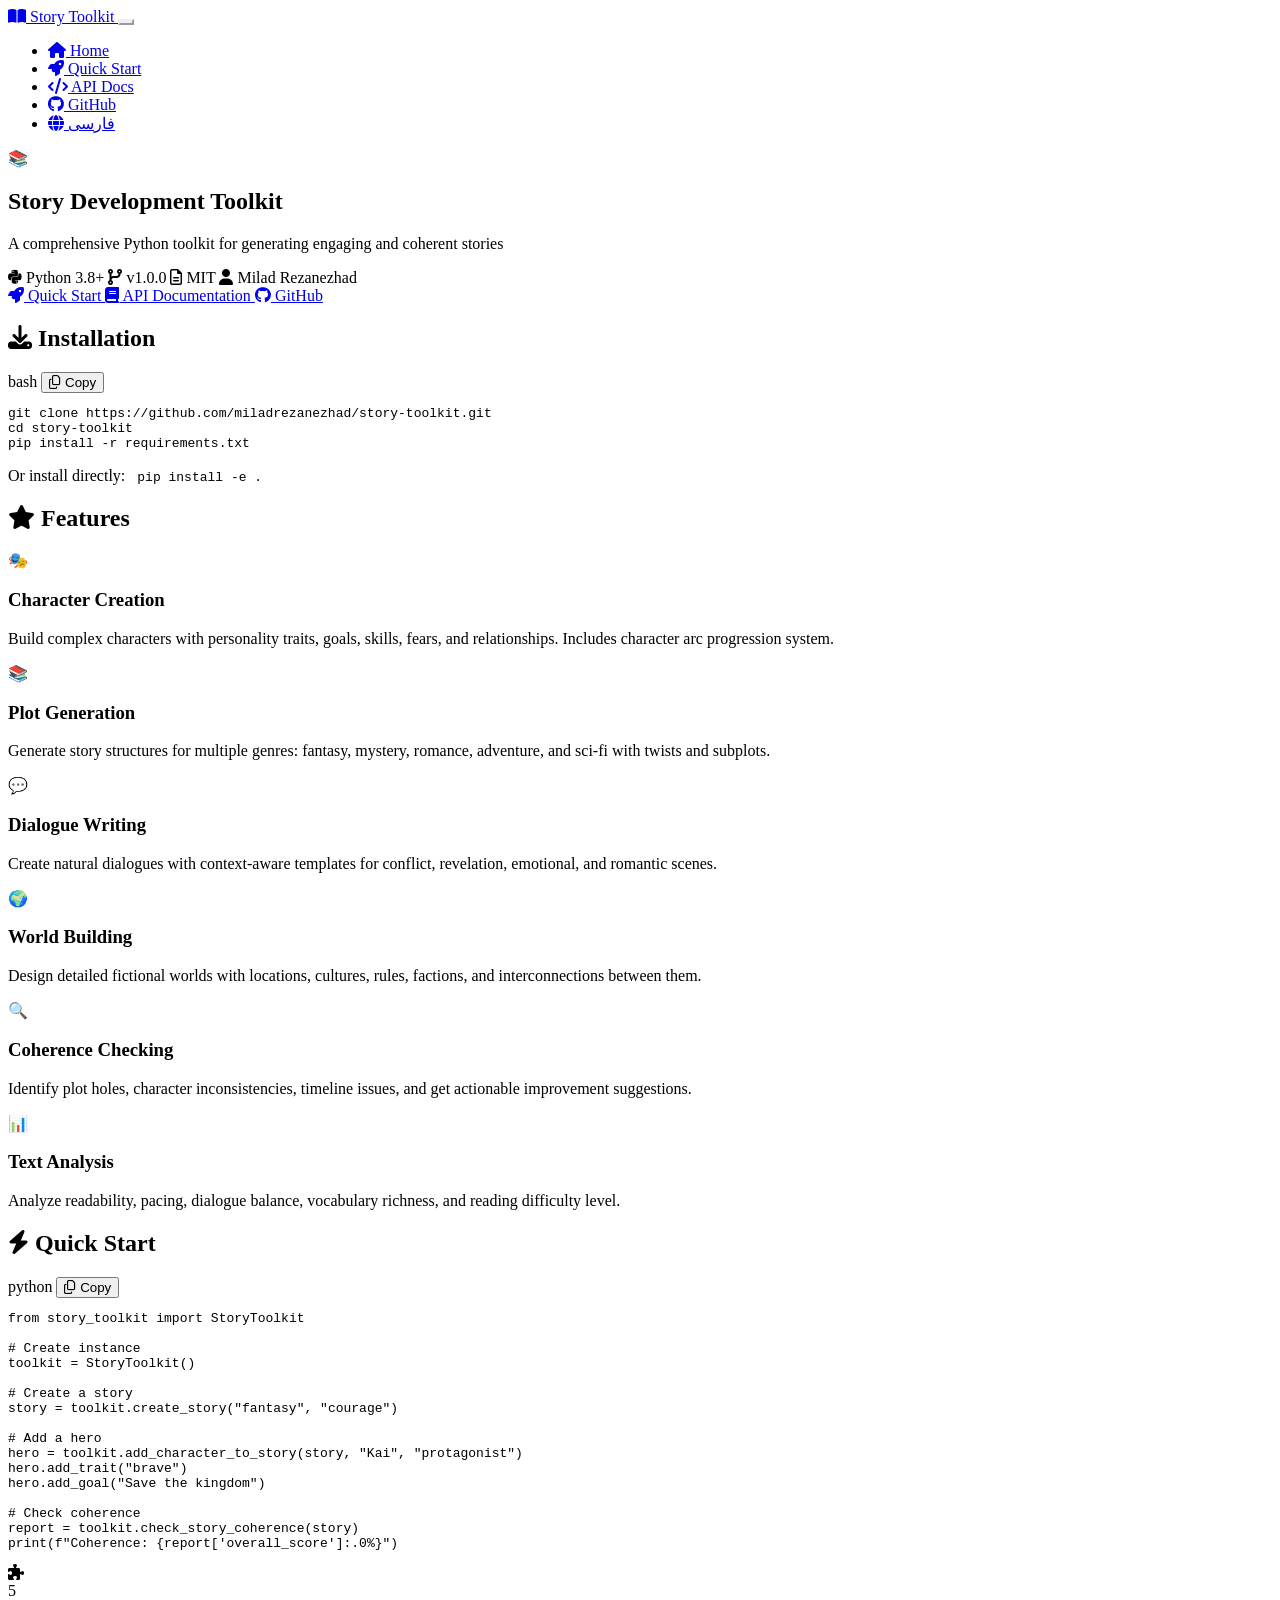
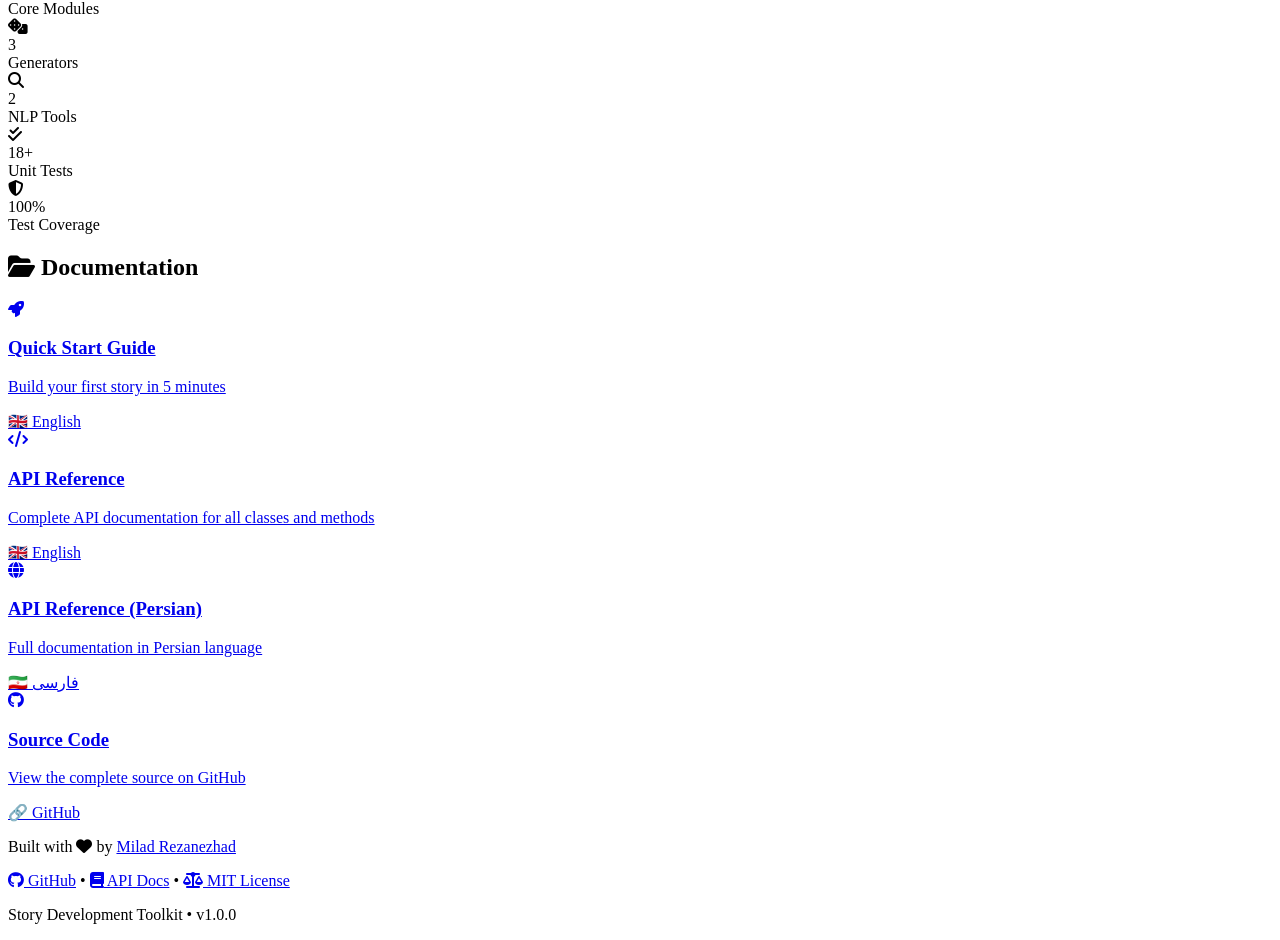
==== docs/eng/index.html @ c8c470f5 "Create index.html" ====
<!DOCTYPE html>
<html lang="en" dir="ltr">
<head>
    <meta charset="UTF-8">
    <meta name="viewport" content="width=device-width, initial-scale=1.0">
    <title>Story Development Toolkit - Generate Engaging Stories with Python</title>

    <!-- Bootstrap -->
    <link rel="stylesheet" href="https://lib.arvancloud.ir/bootstrap/5.2.3/css/bootstrap.css">
    <!-- Font Awesome -->
    <link rel="stylesheet" href="https://lib.arvancloud.ir/font-awesome/6.3.0/css/all.min.css">
    <!-- Custom Styles -->
    <link rel="stylesheet" href="styles.css">
</head>
<body>

    <!-- Navbar -->
    <nav class="navbar navbar-expand-lg sticky-top">
        <div class="container">
            <a class="navbar-brand" href="index.html">
                <i class="fa-solid fa-book-open"></i> Story Toolkit
            </a>
            <button class="navbar-toggler" type="button" data-bs-toggle="collapse" data-bs-target="#navbarNav"
                    style="border-color:var(--border);">
                <span class="navbar-toggler-icon" style="filter:invert(1);"></span>
            </button>
            <div class="collapse navbar-collapse" id="navbarNav">
                <ul class="navbar-nav ms-auto mb-2 mb-lg-0">
                    <li class="nav-item">
                        <a class="nav-link active" href="index.html"><i class="fa-solid fa-house"></i> Home</a>
                    </li>
                    <li class="nav-item">
                        <a class="nav-link" href="quickstart.html"><i class="fa-solid fa-rocket"></i> Quick Start</a>
                    </li>
                    <li class="nav-item">
                        <a class="nav-link" href="api.html"><i class="fa-solid fa-code"></i> API Docs</a>
                    </li>
                    <li class="nav-item">
                        <a class="nav-link" href="https://github.com/miladrezanezhad/story-toolkit" target="_blank">
                            <i class="fa-brands fa-github"></i> GitHub
                        </a>
                    </li>
                    <li class="nav-item">
                        <a class="nav-link" href="../fa-ir/index.html"><i class="fa-solid fa-globe"></i> فارسی</a>
                    </li>
                </ul>
            </div>
        </div>
    </nav>

    <!-- Hero Section -->
    <section class="hero-section py-5">
        <div class="container text-center py-5">
            <div class="hero-logo mb-4">📚</div>
            <h1 class="hero-title mb-3">Story Development Toolkit</h1>
            <p class="hero-subtitle mb-4">
                A comprehensive Python toolkit for generating engaging and coherent stories
            </p>

            <div class="d-flex justify-content-center gap-2 flex-wrap mb-4">
                <span class="badge-custom badge-python"><i class="fa-brands fa-python"></i> Python 3.8+</span>
                <span class="badge-custom badge-version"><i class="fa-solid fa-code-branch"></i> v1.0.0</span>
                <span class="badge-custom badge-license"><i class="fa-regular fa-file-lines"></i> MIT</span>
                <span class="badge-custom badge-author"><i class="fa-solid fa-user"></i> Milad Rezanezhad</span>
            </div>

            <div class="d-flex justify-content-center gap-3 flex-wrap">
                <a href="quickstart.html" class="btn btn-primary-custom">
                    <i class="fa-solid fa-rocket"></i> Quick Start
                </a>
                <a href="api.html" class="btn btn-outline-custom">
                    <i class="fa-solid fa-book"></i> API Documentation
                </a>
                <a href="https://github.com/miladrezanezhad/story-toolkit" class="btn btn-outline-custom" target="_blank">
                    <i class="fa-brands fa-github"></i> GitHub
                </a>
            </div>
        </div>
    </section>

    <!-- Installation -->
    <section class="py-5">
        <div class="container">
            <h2 class="section-title"><i class="fa-solid fa-download"></i> Installation</h2>
            <div class="row justify-content-center">
                <div class="col-lg-8">
                    <div class="code-block-wrapper">
                        <div class="code-block-header">
                            <span class="lang-label">bash</span>
                            <button class="copy-btn" onclick="copyCode(this)">
                                <i class="fa-regular fa-copy"></i> Copy
                            </button>
                        </div>
                        <div class="code-block-body">
                            <pre><code>git clone https://github.com/miladrezanezhad/story-toolkit.git
cd story-toolkit
pip install -r requirements.txt</code></pre>
                        </div>
                    </div>
                    <p class="text-center text-muted mt-3">
                        Or install directly: <code style="background:var(--bg-tertiary);padding:2px 8px;border-radius:4px;color:var(--pink);">pip install -e .</code>
                    </p>
                </div>
            </div>
        </div>
    </section>

    <!-- Features -->
    <section class="py-5 bg-dark-section">
        <div class="container">
            <h2 class="section-title"><i class="fa-solid fa-star"></i> Features</h2>
            <div class="row g-4">
                <div class="col-md-6 col-lg-4">
                    <div class="feature-card">
                        <div class="feature-icon">🎭</div>
                        <h3>Character Creation</h3>
                        <p>Build complex characters with personality traits, goals, skills, fears, and relationships. Includes character arc progression system.</p>
                    </div>
                </div>
                <div class="col-md-6 col-lg-4">
                    <div class="feature-card">
                        <div class="feature-icon">📚</div>
                        <h3>Plot Generation</h3>
                        <p>Generate story structures for multiple genres: fantasy, mystery, romance, adventure, and sci-fi with twists and subplots.</p>
                    </div>
                </div>
                <div class="col-md-6 col-lg-4">
                    <div class="feature-card">
                        <div class="feature-icon">💬</div>
                        <h3>Dialogue Writing</h3>
                        <p>Create natural dialogues with context-aware templates for conflict, revelation, emotional, and romantic scenes.</p>
                    </div>
                </div>
                <div class="col-md-6 col-lg-4">
                    <div class="feature-card">
                        <div class="feature-icon">🌍</div>
                        <h3>World Building</h3>
                        <p>Design detailed fictional worlds with locations, cultures, rules, factions, and interconnections between them.</p>
                    </div>
                </div>
                <div class="col-md-6 col-lg-4">
                    <div class="feature-card">
                        <div class="feature-icon">🔍</div>
                        <h3>Coherence Checking</h3>
                        <p>Identify plot holes, character inconsistencies, timeline issues, and get actionable improvement suggestions.</p>
                    </div>
                </div>
                <div class="col-md-6 col-lg-4">
                    <div class="feature-card">
                        <div class="feature-icon">📊</div>
                        <h3>Text Analysis</h3>
                        <p>Analyze readability, pacing, dialogue balance, vocabulary richness, and reading difficulty level.</p>
                    </div>
                </div>
            </div>
        </div>
    </section>

    <!-- Quick Start Preview -->
    <section class="py-5">
        <div class="container">
            <h2 class="section-title"><i class="fa-solid fa-bolt"></i> Quick Start</h2>
            <div class="row justify-content-center">
                <div class="col-lg-8">
                    <div class="code-block-wrapper">
                        <div class="code-block-header">
                            <span class="lang-label">python</span>
                            <button class="copy-btn" onclick="copyCode(this)">
                                <i class="fa-regular fa-copy"></i> Copy
                            </button>
                        </div>
                        <div class="code-block-body">
                            <pre><code><span class="kw">from</span> story_toolkit <span class="kw">import</span> StoryToolkit

<span class="cm"># Create instance</span>
toolkit = StoryToolkit()

<span class="cm"># Create a story</span>
story = toolkit.create_story(<span class="str">"fantasy"</span>, <span class="str">"courage"</span>)

<span class="cm"># Add a hero</span>
hero = toolkit.add_character_to_story(story, <span class="str">"Kai"</span>, <span class="str">"protagonist"</span>)
hero.add_trait(<span class="str">"brave"</span>)
hero.add_goal(<span class="str">"Save the kingdom"</span>)

<span class="cm"># Check coherence</span>
report = toolkit.check_story_coherence(story)
<span class="fn">print</span>(<span class="str">f"Coherence: {report['overall_score']:.0%}"</span>)</code></pre>
                        </div>
                    </div>
                </div>
            </div>
        </div>
    </section>

    <!-- Stats -->
    <section class="py-5 bg-dark-section">
        <div class="container">
            <div class="row g-4">
                <div class="col-6 col-md">
                    <div class="stat-item">
                        <div class="stat-icon"><i class="fa-solid fa-puzzle-piece"></i></div>
                        <div class="stat-number">5</div>
                        <div class="stat-label">Core Modules</div>
                    </div>
                </div>
                <div class="col-6 col-md">
                    <div class="stat-item">
                        <div class="stat-icon"><i class="fa-solid fa-dice"></i></div>
                        <div class="stat-number">3</div>
                        <div class="stat-label">Generators</div>
                    </div>
                </div>
                <div class="col-6 col-md">
                    <div class="stat-item">
                        <div class="stat-icon"><i class="fa-solid fa-magnifying-glass"></i></div>
                        <div class="stat-number">2</div>
                        <div class="stat-label">NLP Tools</div>
                    </div>
                </div>
                <div class="col-6 col-md">
                    <div class="stat-item">
                        <div class="stat-icon"><i class="fa-solid fa-check-double"></i></div>
                        <div class="stat-number">18+</div>
                        <div class="stat-label">Unit Tests</div>
                    </div>
                </div>
                <div class="col-12 col-md">
                    <div class="stat-item">
                        <div class="stat-icon"><i class="fa-solid fa-shield-halved"></i></div>
                        <div class="stat-number">100%</div>
                        <div class="stat-label">Test Coverage</div>
                    </div>
                </div>
            </div>
        </div>
    </section>

    <!-- Documentation Links -->
    <section class="py-5">
        <div class="container">
            <h2 class="section-title"><i class="fa-solid fa-folder-open"></i> Documentation</h2>
            <div class="row g-4">
                <div class="col-md-6 col-lg-3">
                    <a href="quickstart.html" class="doc-card">
                        <div class="doc-icon"><i class="fa-solid fa-rocket"></i></div>
                        <h3>Quick Start Guide</h3>
                        <p>Build your first story in 5 minutes</p>
                        <span class="lang-tag">🇬🇧 English</span>
                    </a>
                </div>
                <div class="col-md-6 col-lg-3">
                    <a href="api.html" class="doc-card">
                        <div class="doc-icon"><i class="fa-solid fa-code"></i></div>
                        <h3>API Reference</h3>
                        <p>Complete API documentation for all classes and methods</p>
                        <span class="lang-tag">🇬🇧 English</span>
                    </a>
                </div>
                <div class="col-md-6 col-lg-3">
                    <a href="../fa-ir/api.html" class="doc-card">
                        <div class="doc-icon"><i class="fa-solid fa-globe"></i></div>
                        <h3>API Reference (Persian)</h3>
                        <p>Full documentation in Persian language</p>
                        <span class="lang-tag">🇮🇷 فارسی</span>
                    </a>
                </div>
                <div class="col-md-6 col-lg-3">
                    <a href="https://github.com/miladrezanezhad/story-toolkit" class="doc-card" target="_blank">
                        <div class="doc-icon"><i class="fa-brands fa-github"></i></div>
                        <h3>Source Code</h3>
                        <p>View the complete source on GitHub</p>
                        <span class="lang-tag">🔗 GitHub</span>
                    </a>
                </div>
            </div>
        </div>
    </section>

    <!-- Footer -->
    <footer class="footer py-4">
        <div class="container text-center">
            <p class="mb-2">
                Built with <i class="fa-solid fa-heart" style="color:var(--red);"></i> by
                <a href="https://github.com/miladrezanezhad">Milad Rezanezhad</a>
            </p>
            <div class="d-flex justify-content-center gap-3 flex-wrap">
                <a href="https://github.com/miladrezanezhad/story-toolkit"><i class="fa-brands fa-github"></i> GitHub</a>
                <span class="text-muted">•</span>
                <a href="api.html"><i class="fa-solid fa-book"></i> API Docs</a>
                <span class="text-muted">•</span>
                <a href="#"><i class="fa-solid fa-scale-balanced"></i> MIT License</a>
            </div>
            <p class="mt-2 text-muted">Story Development Toolkit • v1.0.0</p>
        </div>
    </footer>

    <!-- Bootstrap JS -->
    <script src="https://lib.arvancloud.ir/bootstrap/5.2.3/js/bootstrap.js"></script>
    <!-- Custom Script -->
    <script src="script.js"></script>
</body>
</html>
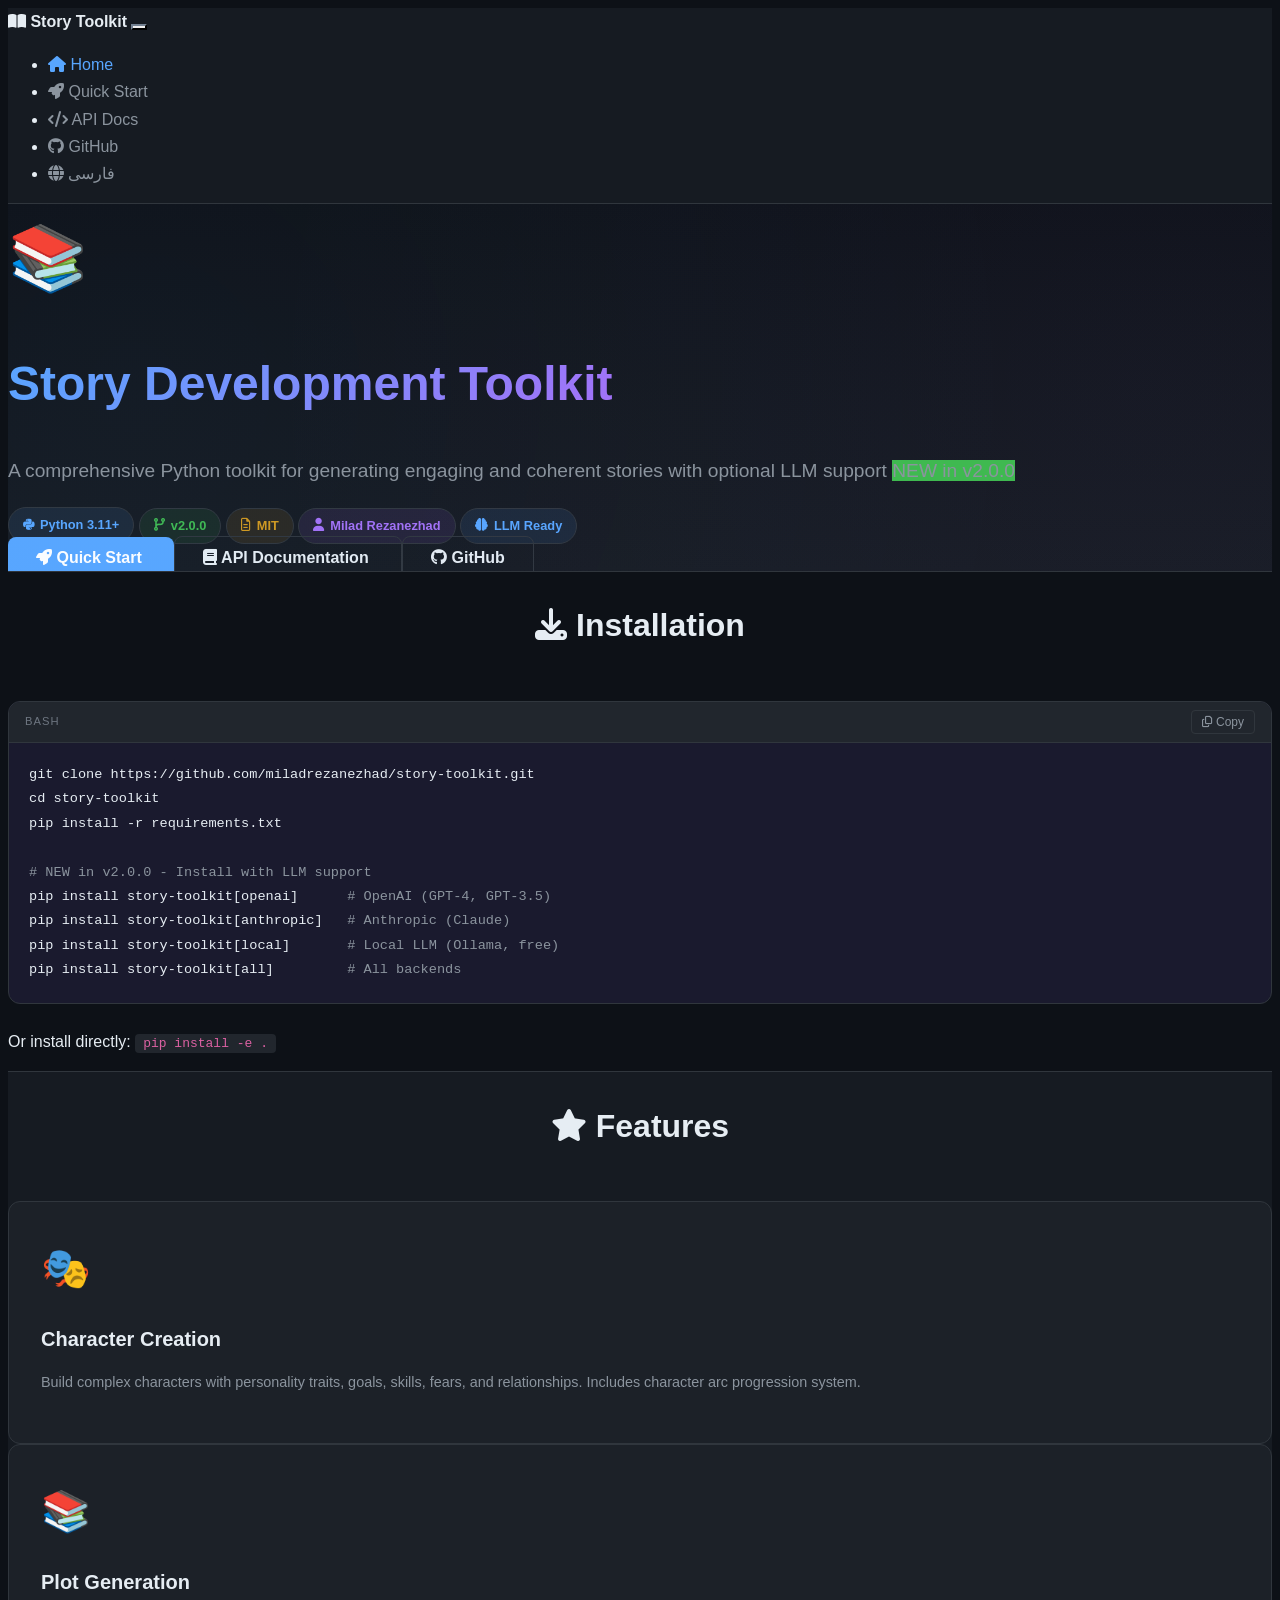
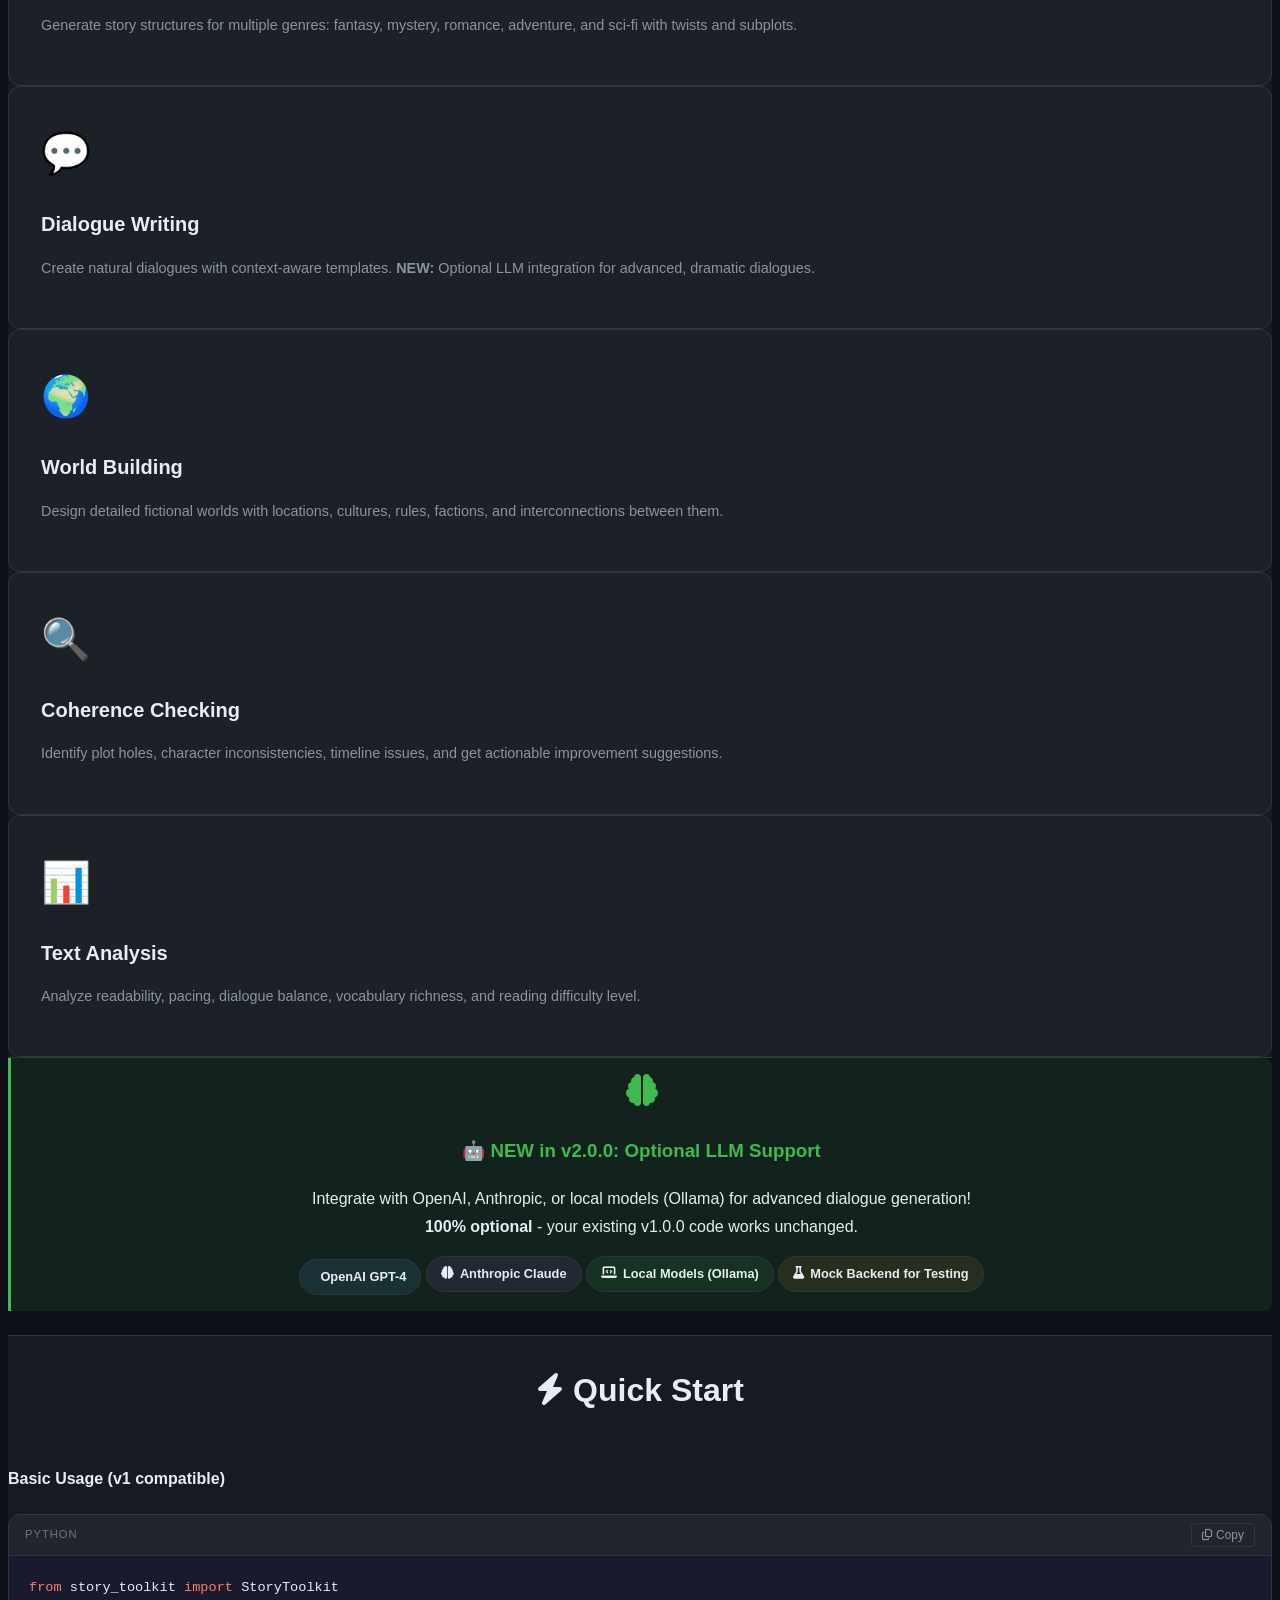
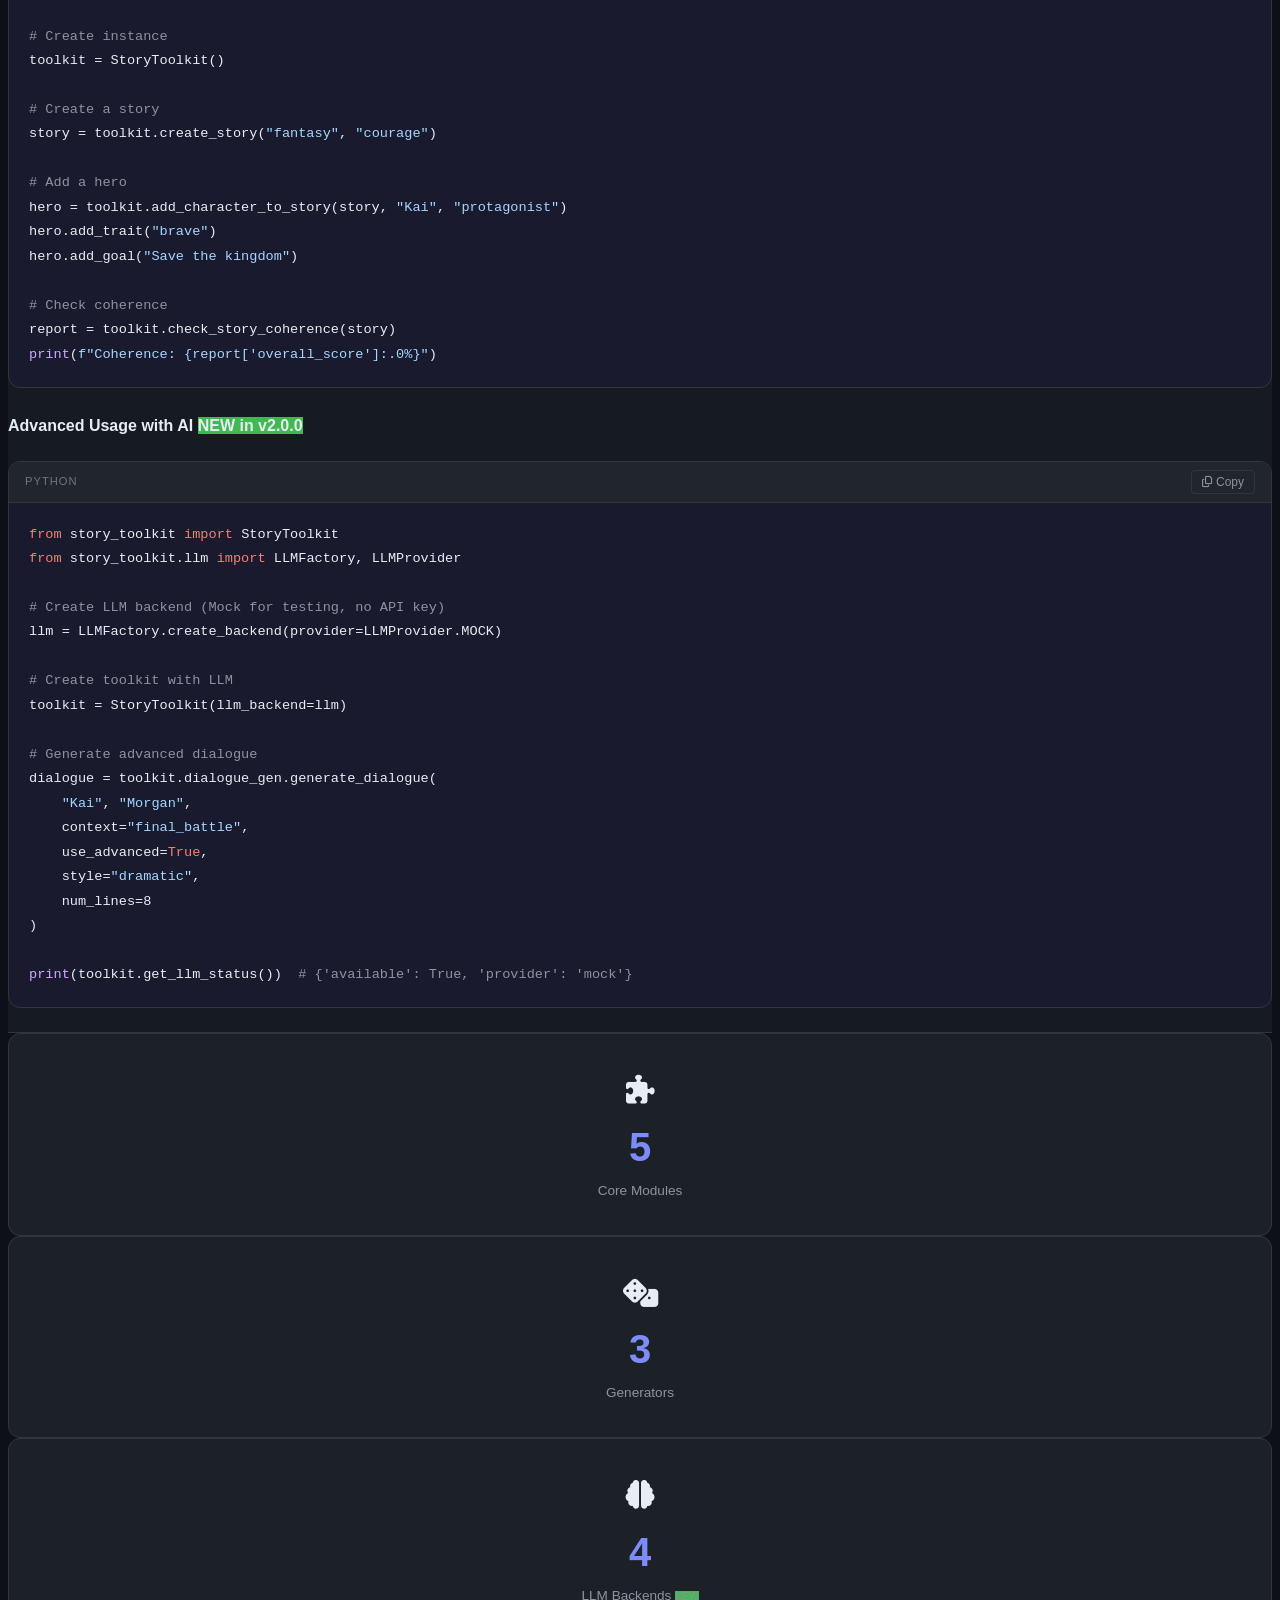
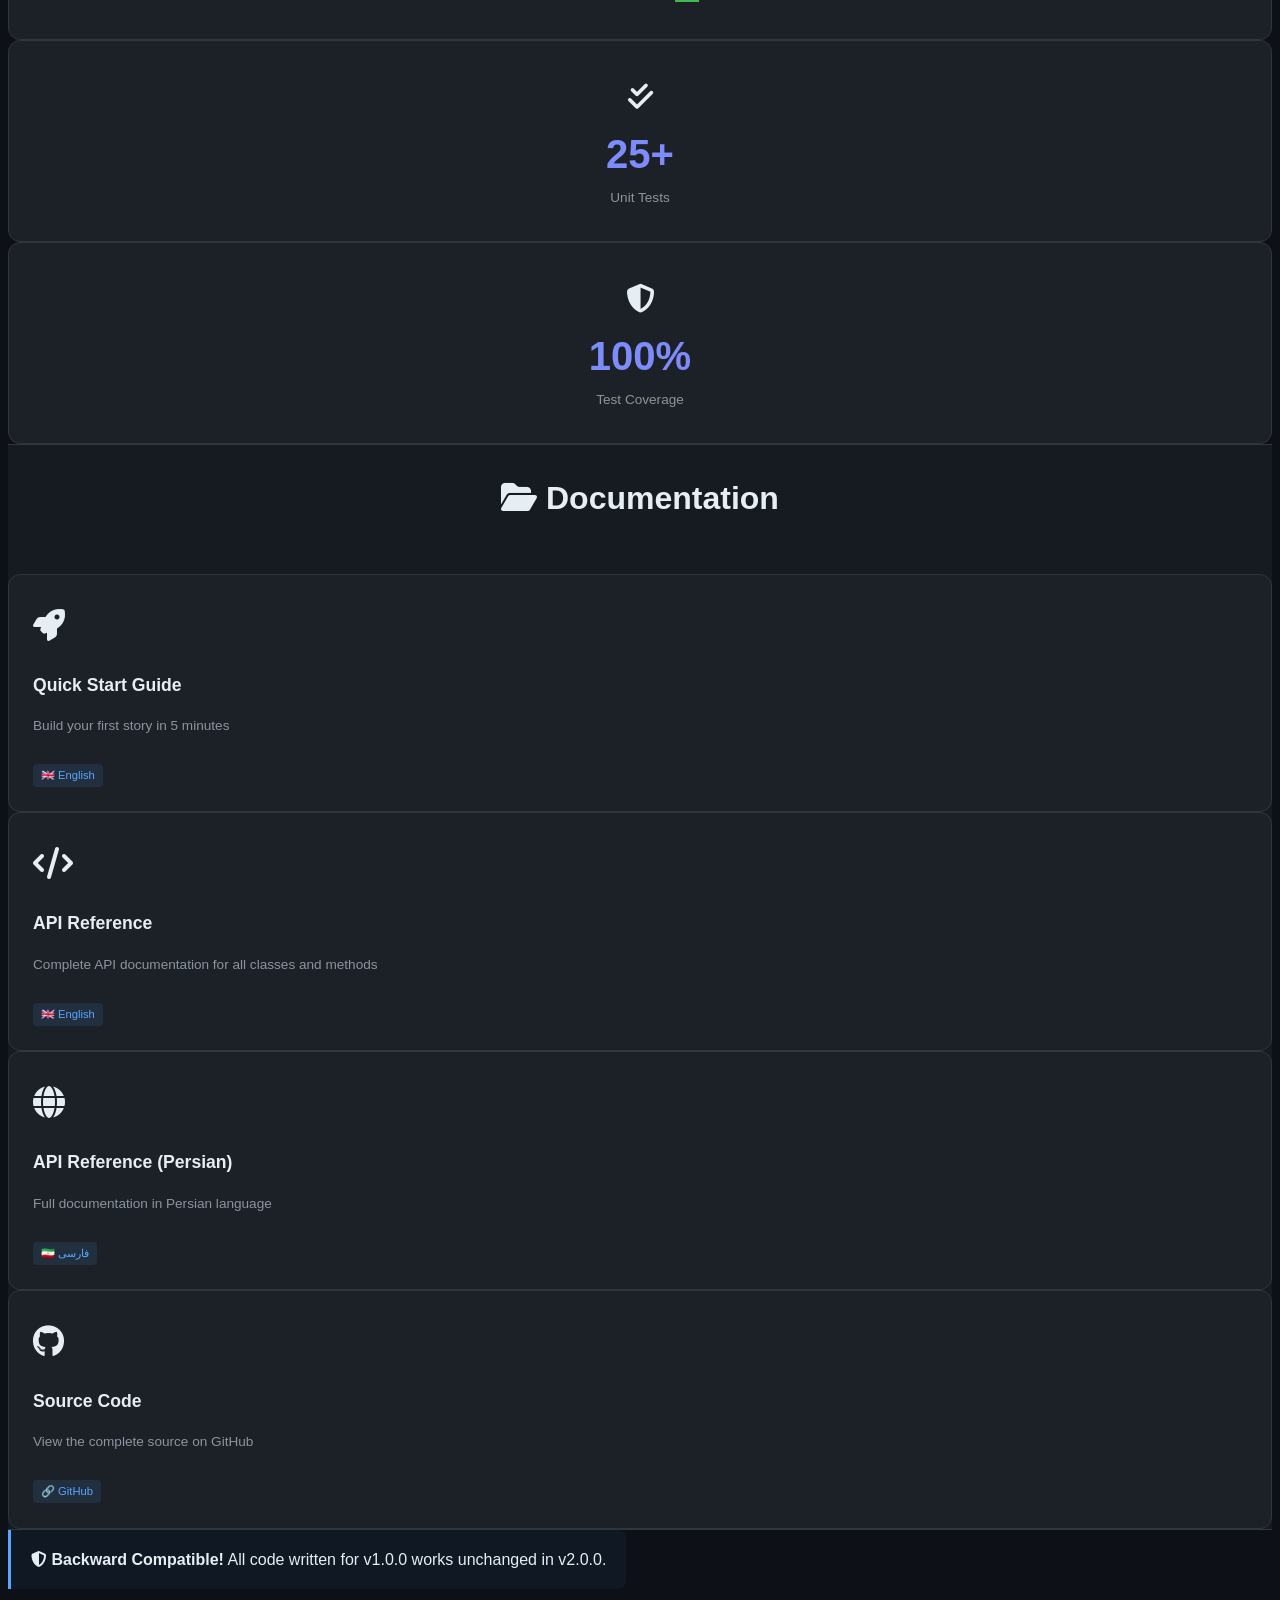
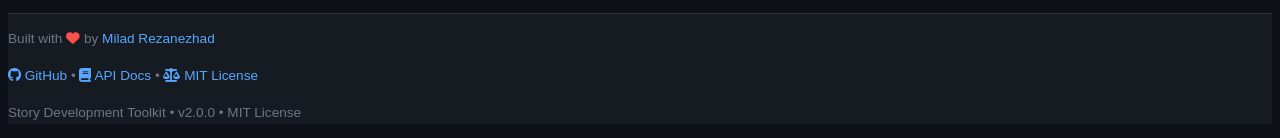
==== commit 1dd0cabc: "Update index.html" ====
--- a/docs/eng/index.html
+++ b/docs/eng/index.html
@@ -3,7 +3,7 @@
 <head>
     <meta charset="UTF-8">
     <meta name="viewport" content="width=device-width, initial-scale=1.0">
-    <title>Story Development Toolkit - Generate Engaging Stories with Python</title>
+    <title>Story Development Toolkit v2.0.0 - Generate Engaging Stories with Python</title>
 
     <!-- Bootstrap -->
     <link rel="stylesheet" href="https://lib.arvancloud.ir/bootstrap/5.2.3/css/bootstrap.css">
@@ -54,14 +54,15 @@
             <div class="hero-logo mb-4">📚</div>
             <h1 class="hero-title mb-3">Story Development Toolkit</h1>
             <p class="hero-subtitle mb-4">
-                A comprehensive Python toolkit for generating engaging and coherent stories
+                A comprehensive Python toolkit for generating engaging and coherent stories with optional LLM support <span class="badge" style="background:var(--green);">NEW in v2.0.0</span>
             </p>
 
             <div class="d-flex justify-content-center gap-2 flex-wrap mb-4">
-                <span class="badge-custom badge-python"><i class="fa-brands fa-python"></i> Python 3.8+</span>
-                <span class="badge-custom badge-version"><i class="fa-solid fa-code-branch"></i> v1.0.0</span>
+                <span class="badge-custom badge-python"><i class="fa-brands fa-python"></i> Python 3.11+</span>
+                <span class="badge-custom badge-version"><i class="fa-solid fa-code-branch"></i> v2.0.0</span>
                 <span class="badge-custom badge-license"><i class="fa-regular fa-file-lines"></i> MIT</span>
                 <span class="badge-custom badge-author"><i class="fa-solid fa-user"></i> Milad Rezanezhad</span>
+                <span class="badge-custom" style="background:rgba(88,166,255,0.1);color:#58a6ff;"><i class="fa-solid fa-brain"></i> LLM Ready</span>
             </div>
 
             <div class="d-flex justify-content-center gap-3 flex-wrap">
@@ -94,7 +95,13 @@
                         <div class="code-block-body">
                             <pre><code>git clone https://github.com/miladrezanezhad/story-toolkit.git
 cd story-toolkit
-pip install -r requirements.txt</code></pre>
+pip install -r requirements.txt
+
+<span class="cm"># NEW in v2.0.0 - Install with LLM support</span>
+pip install story-toolkit[openai]      <span class="cm"># OpenAI (GPT-4, GPT-3.5)</span>
+pip install story-toolkit[anthropic]   <span class="cm"># Anthropic (Claude)</span>
+pip install story-toolkit[local]       <span class="cm"># Local LLM (Ollama, free)</span>
+pip install story-toolkit[all]         <span class="cm"># All backends</span></code></pre>
                         </div>
                     </div>
                     <p class="text-center text-muted mt-3">
@@ -128,7 +135,7 @@
                     <div class="feature-card">
                         <div class="feature-icon">💬</div>
                         <h3>Dialogue Writing</h3>
-                        <p>Create natural dialogues with context-aware templates for conflict, revelation, emotional, and romantic scenes.</p>
+                        <p>Create natural dialogues with context-aware templates. <strong>NEW:</strong> Optional LLM integration for advanced, dramatic dialogues.</p>
                     </div>
                 </div>
                 <div class="col-md-6 col-lg-4">
@@ -156,12 +163,35 @@
         </div>
     </section>
 
+    <!-- NEW: LLM Feature Highlight -->
+    <section class="py-5">
+        <div class="container">
+            <div class="row justify-content-center">
+                <div class="col-lg-10">
+                    <div class="note" style="background:rgba(63,185,80,0.1); border-left-color:var(--green); text-align:center;">
+                        <i class="fa-solid fa-brain" style="font-size:2rem; color:var(--green); margin-bottom:10px; display:inline-block;"></i>
+                        <h3 style="color:var(--green);">🤖 NEW in v2.0.0: Optional LLM Support</h3>
+                        <p>Integrate with OpenAI, Anthropic, or local models (Ollama) for advanced dialogue generation!<br>
+                        <strong>100% optional</strong> - your existing v1.0.0 code works unchanged.</p>
+                        <div class="mt-3">
+                            <span class="badge-custom" style="background:rgba(88,166,255,0.1);"><i class="fa-brands fa-openai"></i> OpenAI GPT-4</span>
+                            <span class="badge-custom" style="background:rgba(163,113,247,0.1);"><i class="fa-solid fa-brain"></i> Anthropic Claude</span>
+                            <span class="badge-custom" style="background:rgba(63,185,80,0.1);"><i class="fa-solid fa-laptop-code"></i> Local Models (Ollama)</span>
+                            <span class="badge-custom" style="background:rgba(210,153,29,0.1);"><i class="fa-solid fa-flask"></i> Mock Backend for Testing</span>
+                        </div>
+                    </div>
+                </div>
+            </div>
+        </div>
+    </section>
+
     <!-- Quick Start Preview -->
-    <section class="py-5">
+    <section class="py-5 bg-dark-section">
         <div class="container">
             <h2 class="section-title"><i class="fa-solid fa-bolt"></i> Quick Start</h2>
             <div class="row justify-content-center">
                 <div class="col-lg-8">
+                    <h4 class="mb-3">Basic Usage (v1 compatible)</h4>
                     <div class="code-block-wrapper">
                         <div class="code-block-header">
                             <span class="lang-label">python</span>
@@ -188,13 +218,44 @@
 <span class="fn">print</span>(<span class="str">f"Coherence: {report['overall_score']:.0%}"</span>)</code></pre>
                         </div>
                     </div>
+
+                    <h4 class="mb-3 mt-5">Advanced Usage with AI <span class="badge" style="background:var(--green);">NEW in v2.0.0</span></h4>
+                    <div class="code-block-wrapper">
+                        <div class="code-block-header">
+                            <span class="lang-label">python</span>
+                            <button class="copy-btn" onclick="copyCode(this)">
+                                <i class="fa-regular fa-copy"></i> Copy
+                            </button>
+                        </div>
+                        <div class="code-block-body">
+                            <pre><code><span class="kw">from</span> story_toolkit <span class="kw">import</span> StoryToolkit
+<span class="kw">from</span> story_toolkit.llm <span class="kw">import</span> LLMFactory, LLMProvider
+
+<span class="cm"># Create LLM backend (Mock for testing, no API key)</span>
+llm = LLMFactory.create_backend(provider=LLMProvider.MOCK)
+
+<span class="cm"># Create toolkit with LLM</span>
+toolkit = StoryToolkit(llm_backend=llm)
+
+<span class="cm"># Generate advanced dialogue</span>
+dialogue = toolkit.dialogue_gen.generate_dialogue(
+    <span class="str">"Kai"</span>, <span class="str">"Morgan"</span>,
+    context=<span class="str">"final_battle"</span>,
+    use_advanced=<span class="kw">True</span>,
+    style=<span class="str">"dramatic"</span>,
+    num_lines=8
+)
+
+<span class="fn">print</span>(toolkit.get_llm_status())  <span class="cm"># {'available': True, 'provider': 'mock'}</span></code></pre>
+                        </div>
+                    </div>
                 </div>
             </div>
         </div>
     </section>
 
     <!-- Stats -->
-    <section class="py-5 bg-dark-section">
+    <section class="py-5">
         <div class="container">
             <div class="row g-4">
                 <div class="col-6 col-md">
@@ -213,15 +274,15 @@
                 </div>
                 <div class="col-6 col-md">
                     <div class="stat-item">
-                        <div class="stat-icon"><i class="fa-solid fa-magnifying-glass"></i></div>
-                        <div class="stat-number">2</div>
-                        <div class="stat-label">NLP Tools</div>
+                        <div class="stat-icon"><i class="fa-solid fa-brain"></i></div>
+                        <div class="stat-number">4</div>
+                        <div class="stat-label">LLM Backends <span class="badge" style="background:var(--green); font-size:10px;">NEW</span></div>
                     </div>
                 </div>
                 <div class="col-6 col-md">
                     <div class="stat-item">
                         <div class="stat-icon"><i class="fa-solid fa-check-double"></i></div>
-                        <div class="stat-number">18+</div>
+                        <div class="stat-number">25+</div>
                         <div class="stat-label">Unit Tests</div>
                     </div>
                 </div>
@@ -237,7 +298,7 @@
     </section>
 
     <!-- Documentation Links -->
-    <section class="py-5">
+    <section class="py-5 bg-dark-section">
         <div class="container">
             <h2 class="section-title"><i class="fa-solid fa-folder-open"></i> Documentation</h2>
             <div class="row g-4">
@@ -273,6 +334,16 @@
                         <span class="lang-tag">🔗 GitHub</span>
                     </a>
                 </div>
+            </div>
+        </div>
+    </section>
+
+    <!-- Backward Compatibility Note -->
+    <section class="py-4">
+        <div class="container text-center">
+            <div class="note d-inline-block" style="display: inline-block; text-align: center;">
+                <i class="fa-solid fa-shield-alt"></i>
+                <strong>Backward Compatible!</strong> All code written for v1.0.0 works unchanged in v2.0.0.
             </div>
         </div>
     </section>
@@ -291,7 +362,7 @@
                 <span class="text-muted">•</span>
                 <a href="#"><i class="fa-solid fa-scale-balanced"></i> MIT License</a>
             </div>
-            <p class="mt-2 text-muted">Story Development Toolkit • v1.0.0</p>
+            <p class="mt-2 text-muted">Story Development Toolkit • v2.0.0 • MIT License</p>
         </div>
     </footer>
 
--- a/docs/eng/styles.css
+++ b/docs/eng/styles.css
@@ -0,0 +1,497 @@
+/* ============================================
+   Story Development Toolkit - English Styles
+   Bootstrap + Dark Theme
+   Author: Milad Rezanezhad
+   GitHub: https://github.com/miladrezanezhad
+   ============================================ */
+
+:root {
+    --bg-primary: #0d1117;
+    --bg-secondary: #161b22;
+    --bg-tertiary: #21262d;
+    --bg-card: #1c2128;
+    --border: #30363d;
+    --text-primary: #e6edf3;
+    --text-secondary: #8b949e;
+    --text-muted: #6e7681;
+    --accent: #58a6ff;
+    --accent-hover: #79c0ff;
+    --green: #3fb950;
+    --yellow: #d2991d;
+    --orange: #f0883e;
+    --purple: #a371f7;
+    --pink: #db61a2;
+    --red: #f85149;
+    --code-bg: #1a1a2e;
+    --code-keyword: #ff7b72;
+    --code-string: #a5d6ff;
+    --code-function: #d2a8ff;
+    --code-comment: #8b949e;
+    --radius: 12px;
+    --radius-sm: 8px;
+    --transition: 0.3s ease;
+    --font: -apple-system, BlinkMacSystemFont, 'Segoe UI', 'Noto Sans', Helvetica, Arial, sans-serif;
+    --font-mono: 'JetBrains Mono', 'Fira Code', 'Consolas', 'Monaco', monospace;
+}
+
+/* Base */
+body {
+    font-family: var(--font);
+    background-color: var(--bg-primary);
+    color: var(--text-primary);
+    line-height: 1.7;
+}
+
+a {
+    color: var(--accent);
+    text-decoration: none;
+    transition: var(--transition);
+}
+a:hover {
+    color: var(--accent-hover);
+}
+
+/* Navbar Overrides */
+.navbar {
+    background: var(--bg-secondary) !important;
+    border-bottom: 1px solid var(--border);
+    backdrop-filter: blur(10px);
+}
+.navbar-brand {
+    font-weight: 700;
+    color: var(--text-primary) !important;
+}
+.nav-link {
+    color: var(--text-secondary) !important;
+    transition: var(--transition);
+}
+.nav-link:hover,
+.nav-link.active {
+    color: var(--accent) !important;
+}
+
+/* Hero Section */
+.hero-section {
+    background: linear-gradient(180deg, #0d1117 0%, #161b22 100%);
+    border-bottom: 1px solid var(--border);
+    position: relative;
+    overflow: hidden;
+}
+.hero-section::before {
+    content: '';
+    position: absolute;
+    top: -50%;
+    left: -50%;
+    width: 200%;
+    height: 200%;
+    background: radial-gradient(circle at 30% 50%, rgba(88, 166, 255, 0.04) 0%, transparent 50%),
+                radial-gradient(circle at 70% 50%, rgba(163, 113, 247, 0.04) 0%, transparent 50%);
+    animation: heroGlow 10s ease-in-out infinite;
+}
+@keyframes heroGlow {
+    0%, 100% { transform: rotate(0deg); }
+    50% { transform: rotate(180deg); }
+}
+.hero-logo {
+    font-size: 4rem;
+    animation: float 3s ease-in-out infinite;
+    position: relative;
+    z-index: 1;
+}
+@keyframes float {
+    0%, 100% { transform: translateY(0); }
+    50% { transform: translateY(-10px); }
+}
+.hero-title {
+    font-size: 3rem;
+    font-weight: 900;
+    background: linear-gradient(135deg, #58a6ff, #a371f7, #db61a2);
+    -webkit-background-clip: text;
+    -webkit-text-fill-color: transparent;
+    background-clip: text;
+    position: relative;
+    z-index: 1;
+    line-height: 1.3;
+}
+.hero-subtitle {
+    color: var(--text-secondary);
+    font-size: 1.2rem;
+    position: relative;
+    z-index: 1;
+}
+
+/* Badges */
+.badge-custom {
+    display: inline-flex;
+    align-items: center;
+    gap: 6px;
+    padding: 6px 14px;
+    border-radius: 20px;
+    font-size: 0.8rem;
+    font-weight: 600;
+    border: 1px solid var(--border);
+}
+.badge-python { background: rgba(88, 166, 255, 0.1); color: var(--accent); }
+.badge-version { background: rgba(63, 185, 80, 0.1); color: var(--green); }
+.badge-license { background: rgba(210, 153, 29, 0.1); color: var(--yellow); }
+.badge-author { background: rgba(163, 113, 247, 0.1); color: var(--purple); }
+
+/* Buttons */
+.btn-primary-custom {
+    background: var(--accent);
+    color: #fff;
+    border: none;
+    padding: 12px 28px;
+    border-radius: var(--radius-sm);
+    font-weight: 600;
+    transition: var(--transition);
+}
+.btn-primary-custom:hover {
+    background: var(--accent-hover);
+    color: #fff;
+    transform: translateY(-2px);
+    box-shadow: 0 8px 25px rgba(88, 166, 255, 0.3);
+}
+.btn-outline-custom {
+    background: transparent;
+    color: var(--text-primary);
+    border: 1px solid var(--border);
+    padding: 12px 28px;
+    border-radius: var(--radius-sm);
+    font-weight: 600;
+    transition: var(--transition);
+}
+.btn-outline-custom:hover {
+    background: var(--bg-tertiary);
+    color: var(--text-primary);
+    border-color: var(--text-muted);
+    transform: translateY(-2px);
+}
+
+/* Section Titles */
+.section-title {
+    font-size: 2rem;
+    font-weight: 700;
+    text-align: center;
+    margin-bottom: 3rem;
+}
+
+/* Feature Cards */
+.feature-card {
+    background: var(--bg-card);
+    border: 1px solid var(--border);
+    border-radius: var(--radius);
+    padding: 2rem;
+    transition: var(--transition);
+    position: relative;
+    overflow: hidden;
+    height: 100%;
+}
+.feature-card::before {
+    content: '';
+    position: absolute;
+    top: 0; left: 0; right: 0;
+    height: 3px;
+    background: linear-gradient(90deg, #58a6ff, #a371f7, #db61a2);
+    opacity: 0;
+    transition: var(--transition);
+}
+.feature-card:hover {
+    transform: translateY(-5px);
+    box-shadow: 0 12px 40px rgba(0, 0, 0, 0.3);
+    border-color: var(--text-muted);
+}
+.feature-card:hover::before { opacity: 1; }
+.feature-card .feature-icon {
+    font-size: 2.5rem;
+    margin-bottom: 1rem;
+}
+.feature-card h3 {
+    font-size: 1.25rem;
+    margin-bottom: 0.75rem;
+}
+.feature-card p {
+    font-size: 0.9rem;
+    color: var(--text-secondary);
+    line-height: 1.8;
+}
+
+/* Code Blocks */
+.code-block-wrapper {
+    background: var(--code-bg);
+    border: 1px solid var(--border);
+    border-radius: var(--radius);
+    overflow: hidden;
+    margin-bottom: 1.5rem;
+    position: relative;
+}
+.code-block-header {
+    display: flex;
+    justify-content: space-between;
+    align-items: center;
+    padding: 8px 16px;
+    background: var(--bg-tertiary);
+    border-bottom: 1px solid var(--border);
+}
+.code-block-header .lang-label {
+    font-size: 0.7rem;
+    color: var(--text-muted);
+    text-transform: uppercase;
+    letter-spacing: 1px;
+}
+.code-block-header .copy-btn {
+    background: transparent;
+    border: 1px solid var(--border);
+    color: var(--text-secondary);
+    padding: 4px 10px;
+    border-radius: 4px;
+    font-size: 0.75rem;
+    cursor: pointer;
+    transition: var(--transition);
+}
+.code-block-header .copy-btn:hover {
+    background: var(--bg-primary);
+    color: var(--accent);
+    border-color: var(--accent);
+}
+.code-block-header .copy-btn.copied {
+    color: var(--green);
+    border-color: var(--green);
+}
+.code-block-body {
+    padding: 20px;
+    overflow-x: auto;
+}
+.code-block-body pre {
+    margin: 0;
+}
+.code-block-body code {
+    font-family: var(--font-mono);
+    font-size: 0.85rem;
+    line-height: 1.8;
+    color: var(--text-primary);
+}
+.kw { color: var(--code-keyword); }
+.str { color: var(--code-string); }
+.fn { color: var(--code-function); }
+.cm { color: var(--code-comment); }
+
+/* Output Block */
+.output-block {
+    background: var(--bg-primary);
+    border: 1px solid var(--border);
+    border-radius: var(--radius);
+    padding: 16px 20px;
+    font-family: var(--font-mono);
+    font-size: 0.85rem;
+    color: var(--green);
+    margin-top: 1rem;
+}
+
+/* Stats */
+.stat-item {
+    background: var(--bg-card);
+    border: 1px solid var(--border);
+    border-radius: var(--radius);
+    padding: 2rem 1rem;
+    text-align: center;
+    transition: var(--transition);
+}
+.stat-item:hover {
+    transform: translateY(-3px);
+    box-shadow: 0 8px 25px rgba(0, 0, 0, 0.2);
+    border-color: var(--accent);
+}
+.stat-icon { font-size: 1.8rem; margin-bottom: 0.5rem; }
+.stat-number {
+    font-size: 2.5rem;
+    font-weight: 900;
+    background: linear-gradient(135deg, #58a6ff, #a371f7);
+    -webkit-background-clip: text;
+    -webkit-text-fill-color: transparent;
+    background-clip: text;
+    line-height: 1.2;
+}
+.stat-label {
+    color: var(--text-secondary);
+    font-size: 0.85rem;
+    margin-top: 0.5rem;
+}
+
+/* Doc Cards */
+.doc-card {
+    background: var(--bg-card);
+    border: 1px solid var(--border);
+    border-radius: var(--radius);
+    padding: 1.5rem;
+    text-decoration: none;
+    transition: var(--transition);
+    display: block;
+    height: 100%;
+    color: var(--text-primary);
+}
+.doc-card:hover {
+    transform: translateY(-3px);
+    box-shadow: 0 8px 30px rgba(0, 0, 0, 0.3);
+    border-color: var(--accent);
+    color: var(--text-primary);
+}
+.doc-card .doc-icon { font-size: 2rem; margin-bottom: 0.75rem; }
+.doc-card h3 { font-size: 1.1rem; margin-bottom: 0.5rem; }
+.doc-card p { font-size: 0.85rem; color: var(--text-secondary); line-height: 1.8; }
+.doc-card .lang-tag {
+    display: inline-block;
+    font-size: 0.7rem;
+    padding: 2px 8px;
+    border-radius: 4px;
+    margin-top: 0.75rem;
+    background: rgba(88, 166, 255, 0.1);
+    color: var(--accent);
+}
+
+/* Dark Sections */
+.bg-dark-section {
+    background: var(--bg-secondary);
+    border-top: 1px solid var(--border);
+    border-bottom: 1px solid var(--border);
+}
+
+/* Notes */
+.note {
+    border-left: 3px solid var(--accent);
+    background-color: rgba(88, 166, 255, 0.05);
+    padding: 16px 20px;
+    border-radius: 0 var(--radius-sm) var(--radius-sm) 0;
+    margin-bottom: 1.5rem;
+}
+
+/* Sidebar */
+.sidebar-custom {
+    background: var(--bg-secondary);
+    border: 1px solid var(--border);
+    border-radius: var(--radius);
+    padding: 24px 20px;
+    max-height: calc(100vh - 100px);
+    overflow-y: auto;
+}
+.sidebar-custom h5 {
+    font-size: 1rem;
+    font-weight: 700;
+    color: var(--text-primary);
+    padding-bottom: 12px;
+    margin-bottom: 16px;
+    border-bottom: 1px solid var(--border);
+}
+.sidebar-custom h5 i {
+    color: var(--accent);
+}
+.nav-link-sidebar {
+    display: flex;
+    align-items: center;
+    gap: 10px;
+    padding: 8px 12px;
+    border-radius: 6px;
+    color: var(--text-secondary) !important;
+    text-decoration: none;
+    font-size: 0.85rem;
+    font-weight: 500;
+    transition: all 0.2s ease;
+    margin-bottom: 2px;
+}
+.nav-link-sidebar i {
+    font-size: 0.9rem;
+    width: 20px;
+    text-align: center;
+    color: var(--text-muted);
+    transition: color 0.2s ease;
+}
+.nav-link-sidebar:hover {
+    background: var(--bg-tertiary);
+    color: var(--text-primary) !important;
+}
+.nav-link-sidebar:hover i {
+    color: var(--accent);
+}
+.nav-link-sidebar.active {
+    background: rgba(88, 166, 255, 0.1);
+    color: var(--accent) !important;
+    border-left: 2px solid var(--accent);
+}
+.nav-link-sidebar.active i {
+    color: var(--accent);
+}
+.sidebar-custom::-webkit-scrollbar { width: 4px; }
+.sidebar-custom::-webkit-scrollbar-track { background: transparent; }
+.sidebar-custom::-webkit-scrollbar-thumb { background: var(--border); border-radius: 2px; }
+.sidebar-custom::-webkit-scrollbar-thumb:hover { background: var(--text-muted); }
+
+/* Tables */
+.table {
+    color: var(--text-primary);
+    --bs-table-bg: transparent;
+    --bs-table-striped-bg: var(--bg-tertiary);
+    --bs-table-hover-bg: rgba(88, 166, 255, 0.05);
+}
+.table td:first-child {
+    color: var(--pink);
+    font-family: var(--font-mono);
+    font-size: 0.85rem;
+}
+
+/* Footer */
+.footer {
+    background: var(--bg-secondary);
+    border-top: 1px solid var(--border);
+    color: var(--text-muted);
+    font-size: 0.85rem;
+}
+.footer a { color: var(--accent); }
+.footer a:hover { color: var(--accent-hover); }
+
+/* Scrollbar */
+::-webkit-scrollbar { width: 6px; height: 6px; }
+::-webkit-scrollbar-track { background: var(--bg-primary); }
+::-webkit-scrollbar-thumb { background: var(--border); border-radius: 3px; }
+::-webkit-scrollbar-thumb:hover { background: var(--text-muted); }
+
+/* Toast */
+.toast-copy {
+    position: fixed;
+    bottom: 20px;
+    right: 20px;
+    background: var(--green);
+    color: #fff;
+    padding: 10px 20px;
+    border-radius: 8px;
+    font-size: 0.85rem;
+    z-index: 9999;
+    opacity: 0;
+    transform: translateY(10px);
+    transition: all 0.3s ease;
+}
+.toast-copy.show {
+    opacity: 1;
+    transform: translateY(0);
+}
+
+/* API Method */
+.api-method {
+    border: 1px solid var(--border);
+    border-radius: var(--radius);
+    padding: 20px;
+    background: var(--bg-card);
+}
+.api-method h5 {
+    color: var(--accent);
+    font-family: var(--font-mono);
+}
+
+/* Responsive */
+@media (max-width: 991px) {
+    .sidebar-custom { display: none; }
+}
+@media (max-width: 768px) {
+    .hero-title { font-size: 2rem; }
+    .hero-logo { font-size: 3rem; }
+    .section-title { font-size: 1.5rem; }
+}
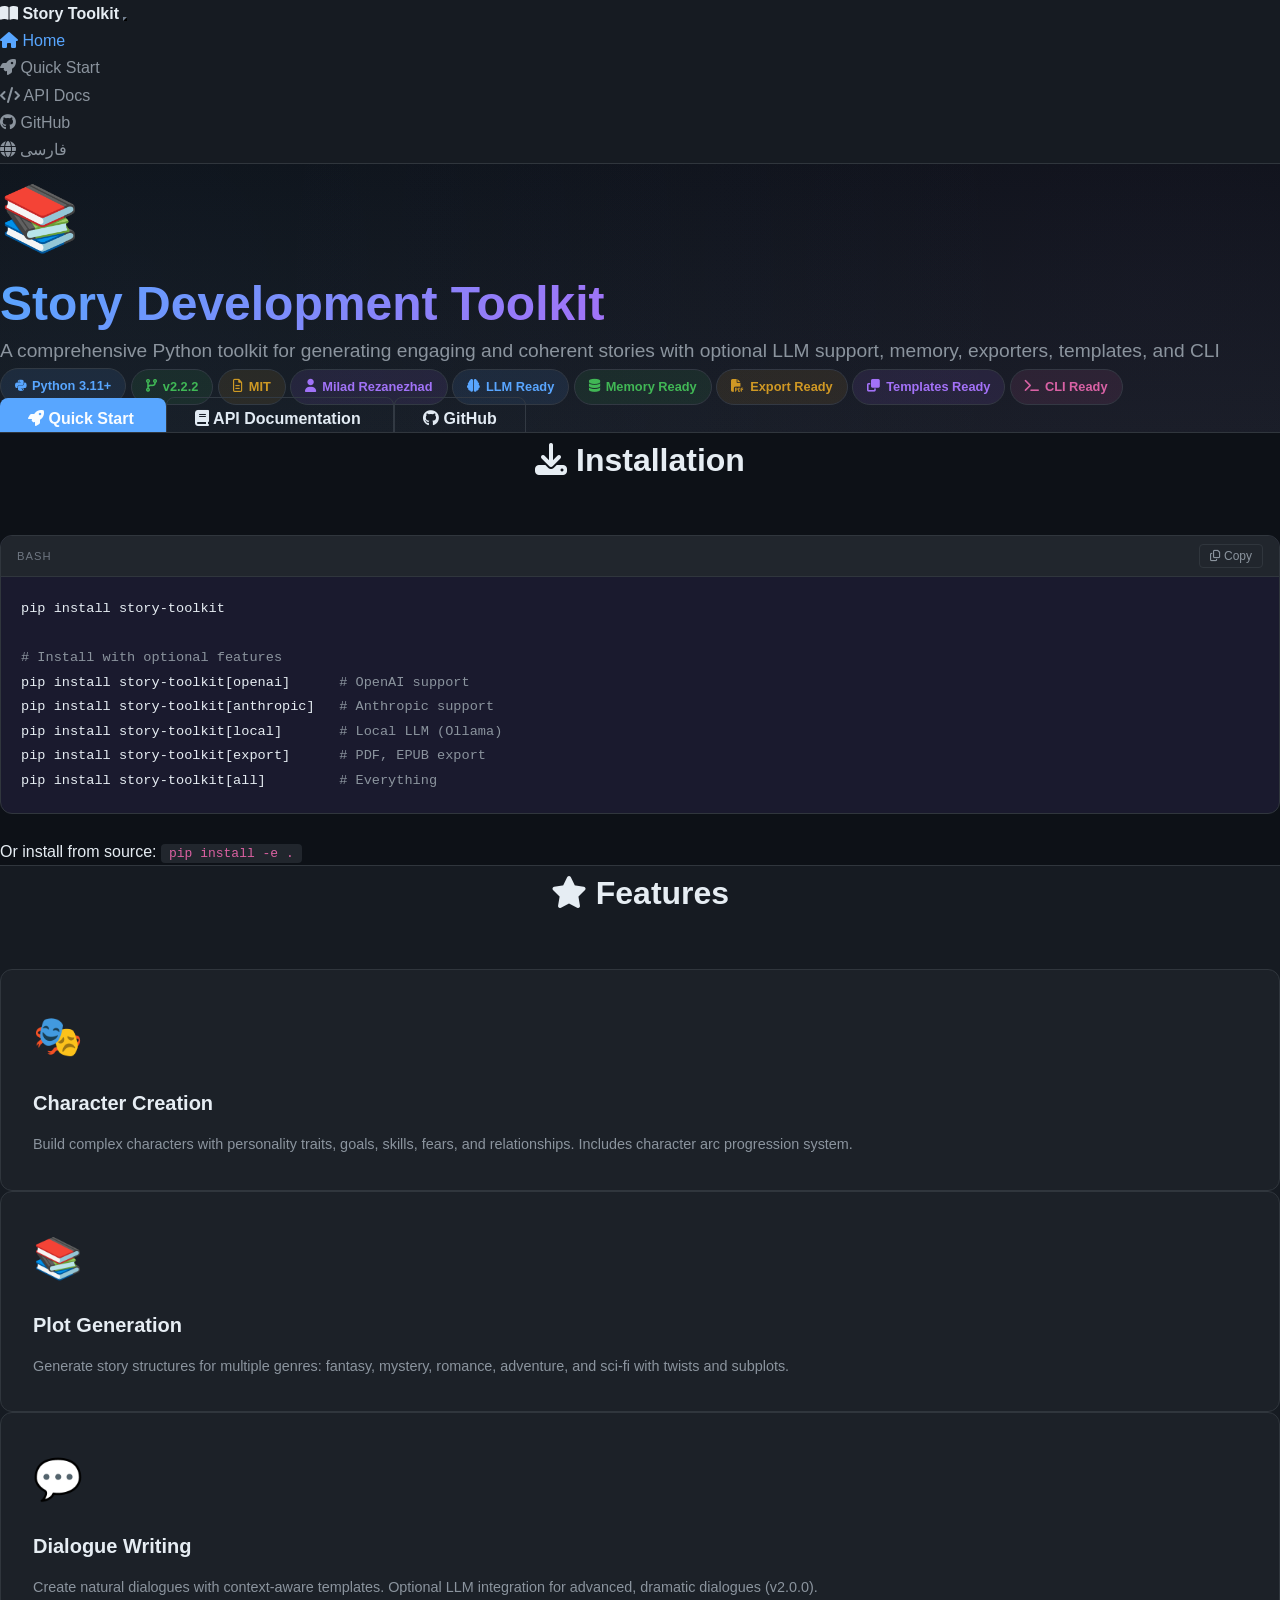
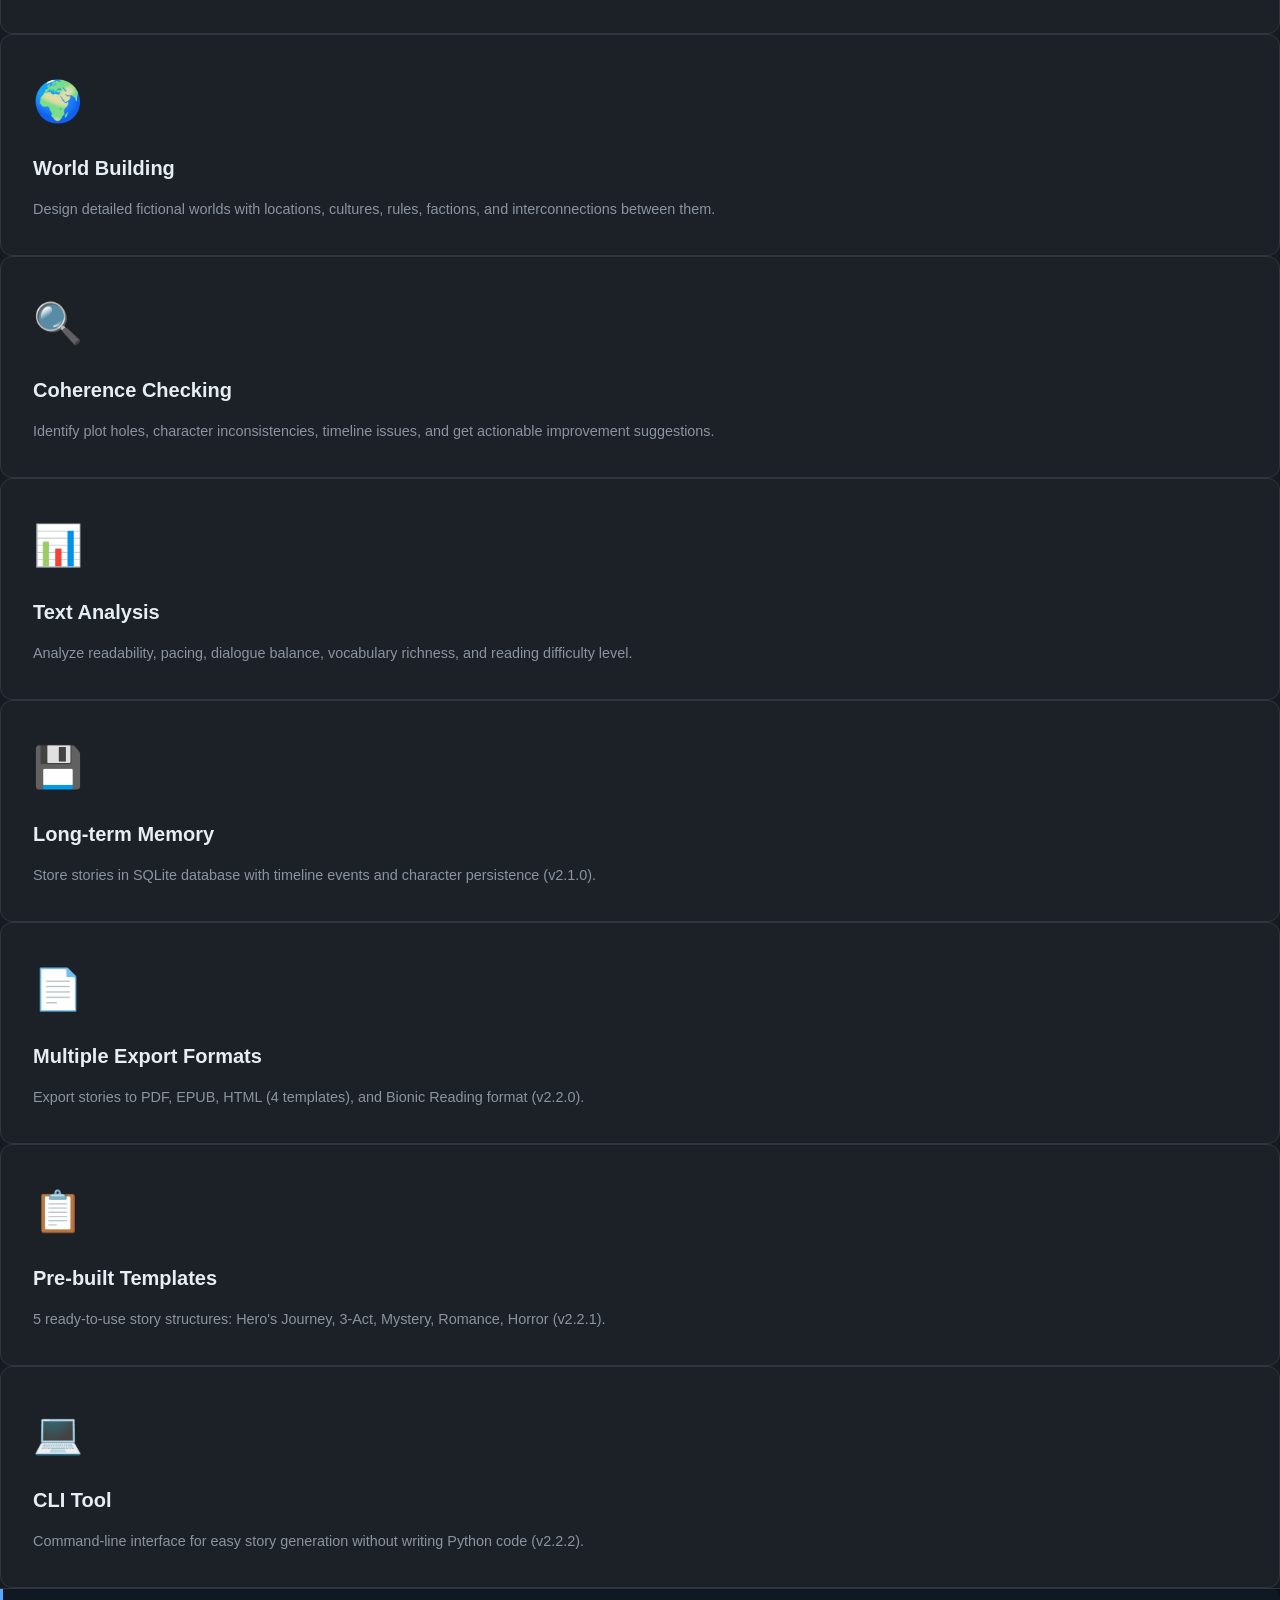
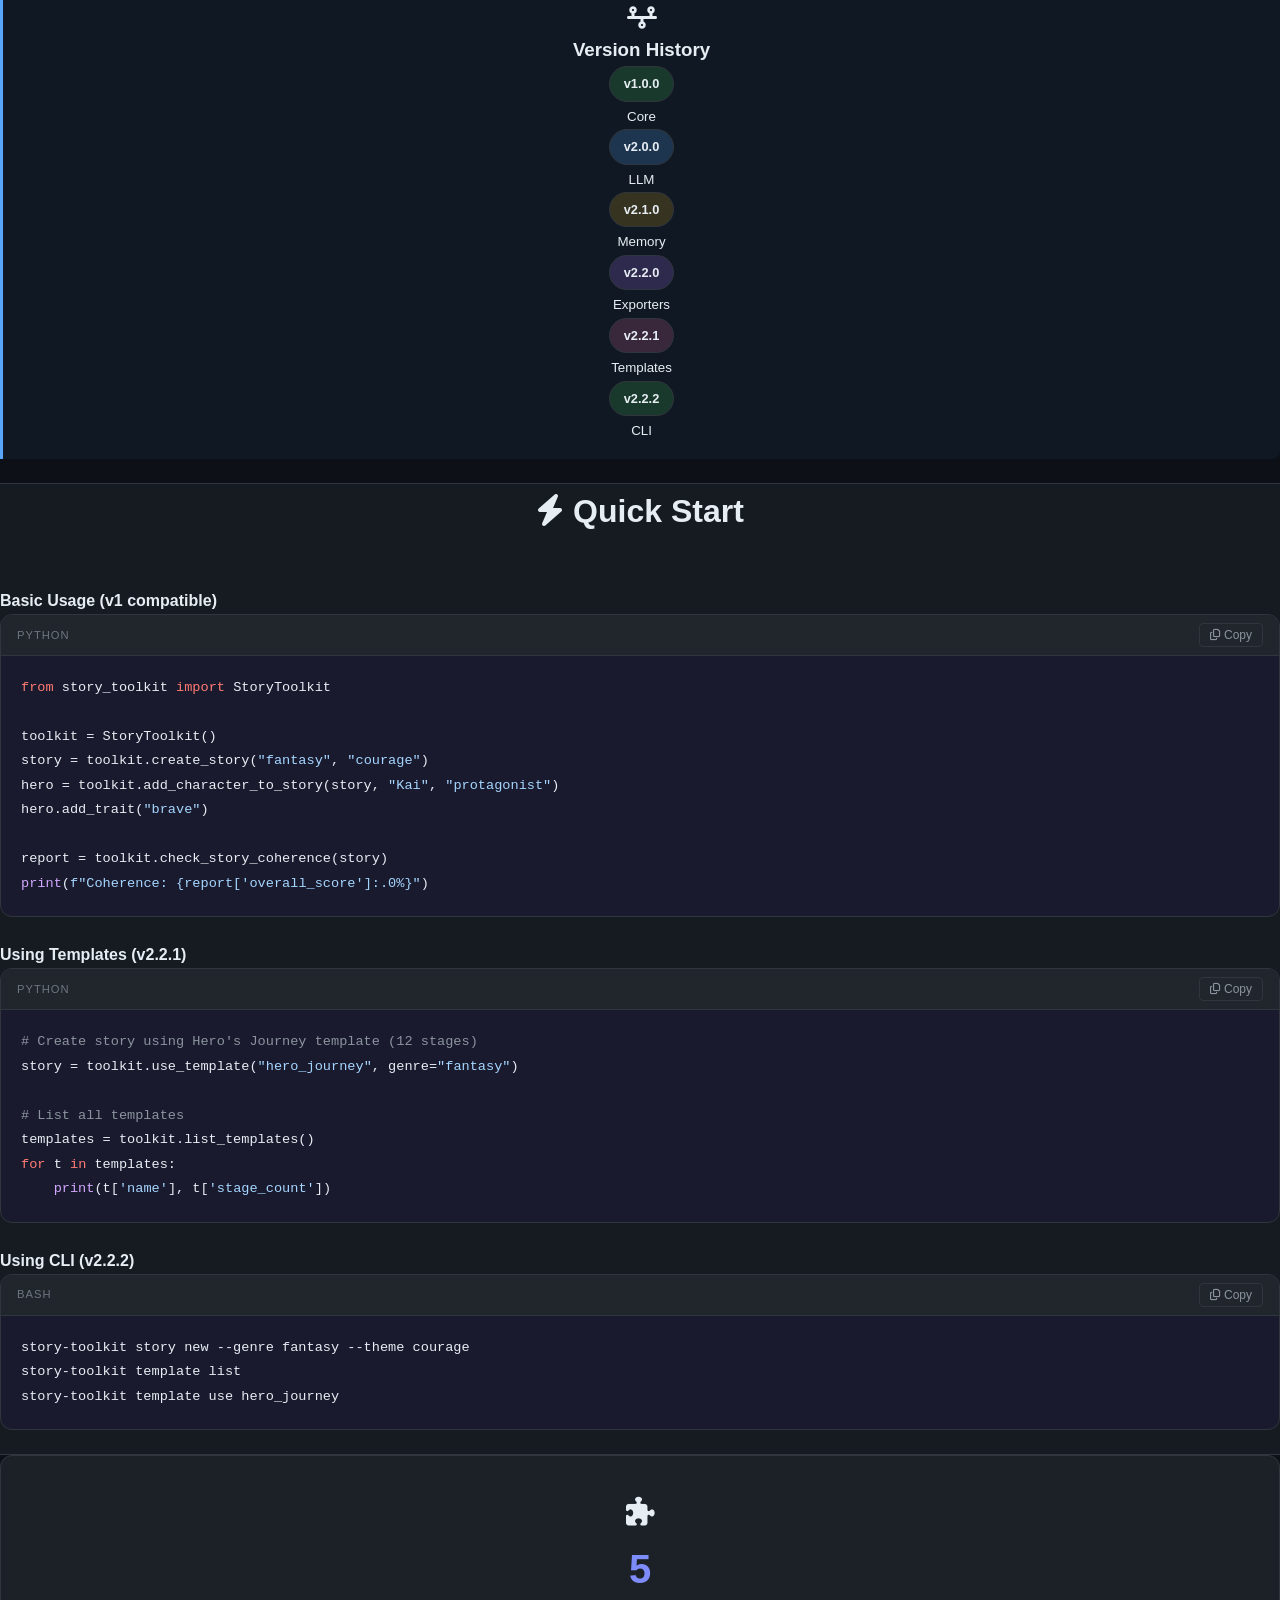
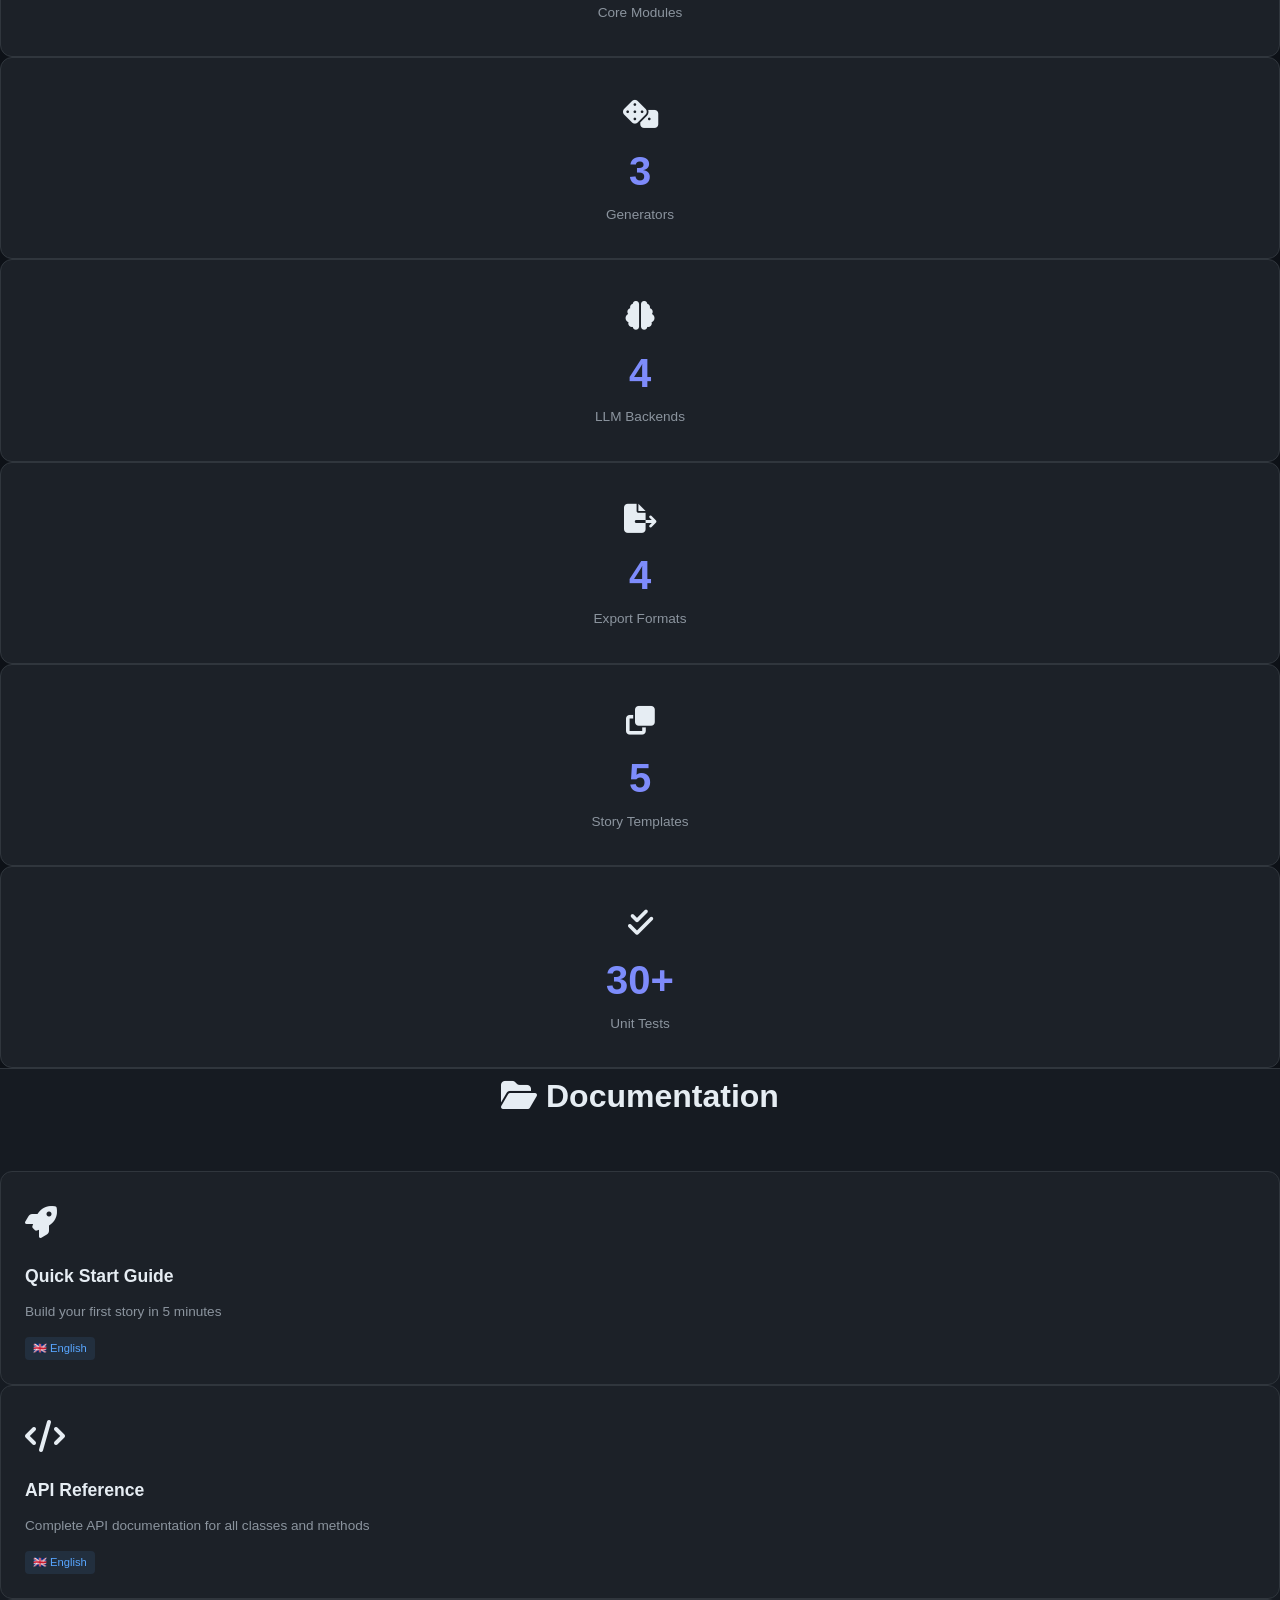
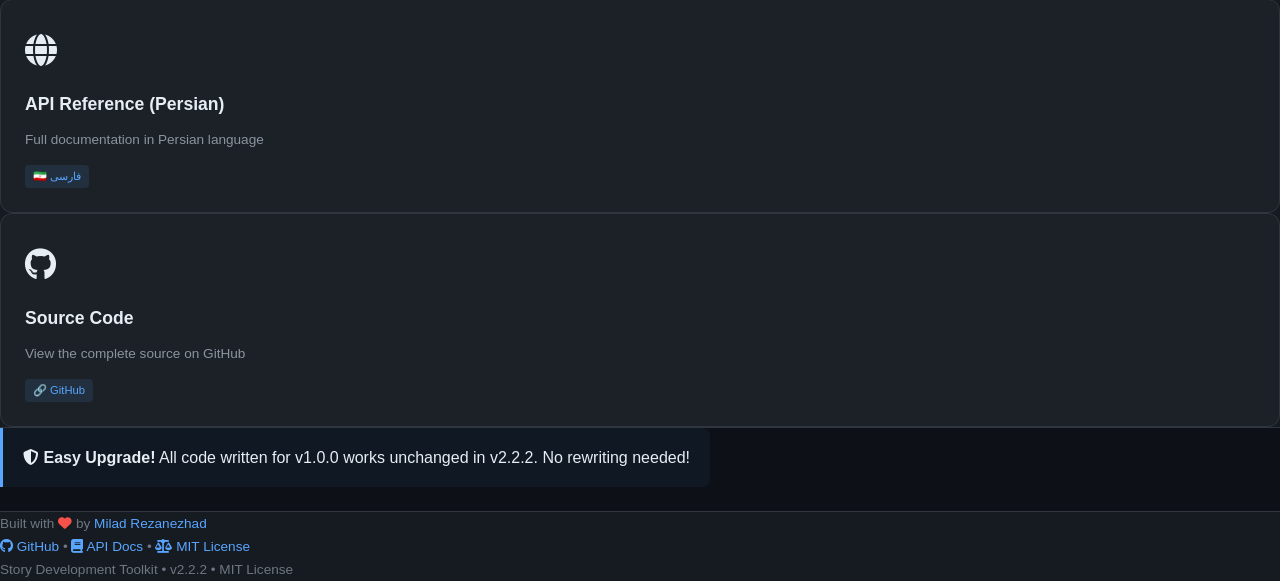
==== commit 30c23aec: "Update index.html" ====
--- a/docs/eng/index.html
+++ b/docs/eng/index.html
@@ -3,7 +3,7 @@
 <head>
     <meta charset="UTF-8">
     <meta name="viewport" content="width=device-width, initial-scale=1.0">
-    <title>Story Development Toolkit v2.0.0 - Generate Engaging Stories with Python</title>
+    <title>Story Development Toolkit v2.2.2 - Generate Engaging Stories with Python</title>
 
     <!-- Bootstrap -->
     <link rel="stylesheet" href="https://lib.arvancloud.ir/bootstrap/5.2.3/css/bootstrap.css">
@@ -54,15 +54,19 @@
             <div class="hero-logo mb-4">📚</div>
             <h1 class="hero-title mb-3">Story Development Toolkit</h1>
             <p class="hero-subtitle mb-4">
-                A comprehensive Python toolkit for generating engaging and coherent stories with optional LLM support <span class="badge" style="background:var(--green);">NEW in v2.0.0</span>
+                A comprehensive Python toolkit for generating engaging and coherent stories with optional LLM support, memory, exporters, templates, and CLI
             </p>
 
             <div class="d-flex justify-content-center gap-2 flex-wrap mb-4">
                 <span class="badge-custom badge-python"><i class="fa-brands fa-python"></i> Python 3.11+</span>
-                <span class="badge-custom badge-version"><i class="fa-solid fa-code-branch"></i> v2.0.0</span>
+                <span class="badge-custom badge-version"><i class="fa-solid fa-code-branch"></i> v2.2.2</span>
                 <span class="badge-custom badge-license"><i class="fa-regular fa-file-lines"></i> MIT</span>
                 <span class="badge-custom badge-author"><i class="fa-solid fa-user"></i> Milad Rezanezhad</span>
                 <span class="badge-custom" style="background:rgba(88,166,255,0.1);color:#58a6ff;"><i class="fa-solid fa-brain"></i> LLM Ready</span>
+                <span class="badge-custom" style="background:rgba(63,185,80,0.1);color:#3fb950;"><i class="fa-solid fa-database"></i> Memory Ready</span>
+                <span class="badge-custom" style="background:rgba(210,153,29,0.1);color:#d2991d;"><i class="fa-solid fa-file-pdf"></i> Export Ready</span>
+                <span class="badge-custom" style="background:rgba(163,113,247,0.1);color:#a371f7;"><i class="fa-solid fa-clone"></i> Templates Ready</span>
+                <span class="badge-custom" style="background:rgba(219,97,162,0.1);color:#db61a2;"><i class="fa-solid fa-terminal"></i> CLI Ready</span>
             </div>
 
             <div class="d-flex justify-content-center gap-3 flex-wrap">
@@ -93,19 +97,18 @@
                             </button>
                         </div>
                         <div class="code-block-body">
-                            <pre><code>git clone https://github.com/miladrezanezhad/story-toolkit.git
-cd story-toolkit
-pip install -r requirements.txt
-
-<span class="cm"># NEW in v2.0.0 - Install with LLM support</span>
-pip install story-toolkit[openai]      <span class="cm"># OpenAI (GPT-4, GPT-3.5)</span>
-pip install story-toolkit[anthropic]   <span class="cm"># Anthropic (Claude)</span>
-pip install story-toolkit[local]       <span class="cm"># Local LLM (Ollama, free)</span>
-pip install story-toolkit[all]         <span class="cm"># All backends</span></code></pre>
+                            <pre><code>pip install story-toolkit
+
+<span class="cm"># Install with optional features</span>
+pip install story-toolkit[openai]      <span class="cm"># OpenAI support</span>
+pip install story-toolkit[anthropic]   <span class="cm"># Anthropic support</span>
+pip install story-toolkit[local]       <span class="cm"># Local LLM (Ollama)</span>
+pip install story-toolkit[export]      <span class="cm"># PDF, EPUB export</span>
+pip install story-toolkit[all]         <span class="cm"># Everything</span></code></pre>
                         </div>
                     </div>
                     <p class="text-center text-muted mt-3">
-                        Or install directly: <code style="background:var(--bg-tertiary);padding:2px 8px;border-radius:4px;color:var(--pink);">pip install -e .</code>
+                        Or install from source: <code style="background:var(--bg-tertiary);padding:2px 8px;border-radius:4px;color:var(--pink);">pip install -e .</code>
                     </p>
                 </div>
             </div>
@@ -135,7 +138,7 @@
                     <div class="feature-card">
                         <div class="feature-icon">💬</div>
                         <h3>Dialogue Writing</h3>
-                        <p>Create natural dialogues with context-aware templates. <strong>NEW:</strong> Optional LLM integration for advanced, dramatic dialogues.</p>
+                        <p>Create natural dialogues with context-aware templates. Optional LLM integration for advanced, dramatic dialogues (v2.0.0).</p>
                     </div>
                 </div>
                 <div class="col-md-6 col-lg-4">
@@ -159,25 +162,53 @@
                         <p>Analyze readability, pacing, dialogue balance, vocabulary richness, and reading difficulty level.</p>
                     </div>
                 </div>
-            </div>
-        </div>
-    </section>
-
-    <!-- NEW: LLM Feature Highlight -->
+                <div class="col-md-6 col-lg-4">
+                    <div class="feature-card">
+                        <div class="feature-icon">💾</div>
+                        <h3>Long-term Memory</h3>
+                        <p>Store stories in SQLite database with timeline events and character persistence (v2.1.0).</p>
+                    </div>
+                </div>
+                <div class="col-md-6 col-lg-4">
+                    <div class="feature-card">
+                        <div class="feature-icon">📄</div>
+                        <h3>Multiple Export Formats</h3>
+                        <p>Export stories to PDF, EPUB, HTML (4 templates), and Bionic Reading format (v2.2.0).</p>
+                    </div>
+                </div>
+                <div class="col-md-6 col-lg-4">
+                    <div class="feature-card">
+                        <div class="feature-icon">📋</div>
+                        <h3>Pre-built Templates</h3>
+                        <p>5 ready-to-use story structures: Hero's Journey, 3-Act, Mystery, Romance, Horror (v2.2.1).</p>
+                    </div>
+                </div>
+                <div class="col-md-6 col-lg-4">
+                    <div class="feature-card">
+                        <div class="feature-icon">💻</div>
+                        <h3>CLI Tool</h3>
+                        <p>Command-line interface for easy story generation without writing Python code (v2.2.2).</p>
+                    </div>
+                </div>
+            </div>
+        </div>
+    </section>
+
+    <!-- Version Timeline -->
     <section class="py-5">
         <div class="container">
             <div class="row justify-content-center">
                 <div class="col-lg-10">
-                    <div class="note" style="background:rgba(63,185,80,0.1); border-left-color:var(--green); text-align:center;">
-                        <i class="fa-solid fa-brain" style="font-size:2rem; color:var(--green); margin-bottom:10px; display:inline-block;"></i>
-                        <h3 style="color:var(--green);">🤖 NEW in v2.0.0: Optional LLM Support</h3>
-                        <p>Integrate with OpenAI, Anthropic, or local models (Ollama) for advanced dialogue generation!<br>
-                        <strong>100% optional</strong> - your existing v1.0.0 code works unchanged.</p>
-                        <div class="mt-3">
-                            <span class="badge-custom" style="background:rgba(88,166,255,0.1);"><i class="fa-brands fa-openai"></i> OpenAI GPT-4</span>
-                            <span class="badge-custom" style="background:rgba(163,113,247,0.1);"><i class="fa-solid fa-brain"></i> Anthropic Claude</span>
-                            <span class="badge-custom" style="background:rgba(63,185,80,0.1);"><i class="fa-solid fa-laptop-code"></i> Local Models (Ollama)</span>
-                            <span class="badge-custom" style="background:rgba(210,153,29,0.1);"><i class="fa-solid fa-flask"></i> Mock Backend for Testing</span>
+                    <div class="note" style="text-align:center;">
+                        <i class="fa-solid fa-timeline" style="font-size:1.5rem;"></i>
+                        <h3>Version History</h3>
+                        <div class="row mt-3">
+                            <div class="col-md-2 col-6"><span class="badge-custom" style="background:rgba(63,185,80,0.2);">v1.0.0</span><br><small>Core</small></div>
+                            <div class="col-md-2 col-6"><span class="badge-custom" style="background:rgba(88,166,255,0.2);">v2.0.0</span><br><small>LLM</small></div>
+                            <div class="col-md-2 col-6"><span class="badge-custom" style="background:rgba(210,153,29,0.2);">v2.1.0</span><br><small>Memory</small></div>
+                            <div class="col-md-2 col-6"><span class="badge-custom" style="background:rgba(163,113,247,0.2);">v2.2.0</span><br><small>Exporters</small></div>
+                            <div class="col-md-2 col-6"><span class="badge-custom" style="background:rgba(219,97,162,0.2);">v2.2.1</span><br><small>Templates</small></div>
+                            <div class="col-md-2 col-6"><span class="badge-custom" style="background:rgba(63,185,80,0.2);">v2.2.2</span><br><small>CLI</small></div>
                         </div>
                     </div>
                 </div>
@@ -202,24 +233,17 @@
                         <div class="code-block-body">
                             <pre><code><span class="kw">from</span> story_toolkit <span class="kw">import</span> StoryToolkit
 
-<span class="cm"># Create instance</span>
 toolkit = StoryToolkit()
-
-<span class="cm"># Create a story</span>
 story = toolkit.create_story(<span class="str">"fantasy"</span>, <span class="str">"courage"</span>)
-
-<span class="cm"># Add a hero</span>
 hero = toolkit.add_character_to_story(story, <span class="str">"Kai"</span>, <span class="str">"protagonist"</span>)
 hero.add_trait(<span class="str">"brave"</span>)
-hero.add_goal(<span class="str">"Save the kingdom"</span>)
-
-<span class="cm"># Check coherence</span>
+
 report = toolkit.check_story_coherence(story)
 <span class="fn">print</span>(<span class="str">f"Coherence: {report['overall_score']:.0%}"</span>)</code></pre>
                         </div>
                     </div>
 
-                    <h4 class="mb-3 mt-5">Advanced Usage with AI <span class="badge" style="background:var(--green);">NEW in v2.0.0</span></h4>
+                    <h4 class="mb-3 mt-5">Using Templates (v2.2.1)</h4>
                     <div class="code-block-wrapper">
                         <div class="code-block-header">
                             <span class="lang-label">python</span>
@@ -228,25 +252,28 @@
                             </button>
                         </div>
                         <div class="code-block-body">
-                            <pre><code><span class="kw">from</span> story_toolkit <span class="kw">import</span> StoryToolkit
-<span class="kw">from</span> story_toolkit.llm <span class="kw">import</span> LLMFactory, LLMProvider
-
-<span class="cm"># Create LLM backend (Mock for testing, no API key)</span>
-llm = LLMFactory.create_backend(provider=LLMProvider.MOCK)
-
-<span class="cm"># Create toolkit with LLM</span>
-toolkit = StoryToolkit(llm_backend=llm)
-
-<span class="cm"># Generate advanced dialogue</span>
-dialogue = toolkit.dialogue_gen.generate_dialogue(
-    <span class="str">"Kai"</span>, <span class="str">"Morgan"</span>,
-    context=<span class="str">"final_battle"</span>,
-    use_advanced=<span class="kw">True</span>,
-    style=<span class="str">"dramatic"</span>,
-    num_lines=8
-)
-
-<span class="fn">print</span>(toolkit.get_llm_status())  <span class="cm"># {'available': True, 'provider': 'mock'}</span></code></pre>
+                            <pre><code><span class="cm"># Create story using Hero's Journey template (12 stages)</span>
+story = toolkit.use_template(<span class="str">"hero_journey"</span>, genre=<span class="str">"fantasy"</span>)
+
+<span class="cm"># List all templates</span>
+templates = toolkit.list_templates()
+<span class="kw">for</span> t <span class="kw">in</span> templates:
+    <span class="fn">print</span>(t[<span class="str">'name'</span>], t[<span class="str">'stage_count'</span>])</code></pre>
+                        </div>
+                    </div>
+
+                    <h4 class="mb-3 mt-5">Using CLI (v2.2.2)</h4>
+                    <div class="code-block-wrapper">
+                        <div class="code-block-header">
+                            <span class="lang-label">bash</span>
+                            <button class="copy-btn" onclick="copyCode(this)">
+                                <i class="fa-regular fa-copy"></i> Copy
+                            </button>
+                        </div>
+                        <div class="code-block-body">
+                            <pre><code>story-toolkit story new --genre fantasy --theme courage
+story-toolkit template list
+story-toolkit template use hero_journey</code></pre>
                         </div>
                     </div>
                 </div>
@@ -276,21 +303,28 @@
                     <div class="stat-item">
                         <div class="stat-icon"><i class="fa-solid fa-brain"></i></div>
                         <div class="stat-number">4</div>
-                        <div class="stat-label">LLM Backends <span class="badge" style="background:var(--green); font-size:10px;">NEW</span></div>
+                        <div class="stat-label">LLM Backends</div>
                     </div>
                 </div>
                 <div class="col-6 col-md">
                     <div class="stat-item">
+                        <div class="stat-icon"><i class="fa-solid fa-file-export"></i></div>
+                        <div class="stat-number">4</div>
+                        <div class="stat-label">Export Formats</div>
+                    </div>
+                </div>
+                <div class="col-6 col-md">
+                    <div class="stat-item">
+                        <div class="stat-icon"><i class="fa-solid fa-clone"></i></div>
+                        <div class="stat-number">5</div>
+                        <div class="stat-label">Story Templates</div>
+                    </div>
+                </div>
+                <div class="col-12 col-md">
+                    <div class="stat-item">
                         <div class="stat-icon"><i class="fa-solid fa-check-double"></i></div>
-                        <div class="stat-number">25+</div>
+                        <div class="stat-number">30+</div>
                         <div class="stat-label">Unit Tests</div>
-                    </div>
-                </div>
-                <div class="col-12 col-md">
-                    <div class="stat-item">
-                        <div class="stat-icon"><i class="fa-solid fa-shield-halved"></i></div>
-                        <div class="stat-number">100%</div>
-                        <div class="stat-label">Test Coverage</div>
                     </div>
                 </div>
             </div>
@@ -343,7 +377,7 @@
         <div class="container text-center">
             <div class="note d-inline-block" style="display: inline-block; text-align: center;">
                 <i class="fa-solid fa-shield-alt"></i>
-                <strong>Backward Compatible!</strong> All code written for v1.0.0 works unchanged in v2.0.0.
+                <strong>Easy Upgrade!</strong> All code written for v1.0.0 works unchanged in v2.2.2. No rewriting needed!
             </div>
         </div>
     </section>
@@ -362,7 +396,7 @@
                 <span class="text-muted">•</span>
                 <a href="#"><i class="fa-solid fa-scale-balanced"></i> MIT License</a>
             </div>
-            <p class="mt-2 text-muted">Story Development Toolkit • v2.0.0 • MIT License</p>
+            <p class="mt-2 text-muted">Story Development Toolkit • v2.2.2 • MIT License</p>
         </div>
     </footer>
 
--- a/docs/eng/styles.css
+++ b/docs/eng/styles.css
@@ -35,6 +35,12 @@
 }
 
 /* Base */
+* {
+    margin: 0;
+    padding: 0;
+    box-sizing: border-box;
+}
+
 body {
     font-family: var(--font);
     background-color: var(--bg-primary);
@@ -51,7 +57,9 @@
     color: var(--accent-hover);
 }
 
-/* Navbar Overrides */
+/* ============================================
+   Navbar
+   ============================================ */
 .navbar {
     background: var(--bg-secondary) !important;
     border-bottom: 1px solid var(--border);
@@ -70,7 +78,9 @@
     color: var(--accent) !important;
 }
 
-/* Hero Section */
+/* ============================================
+   Hero Section
+   ============================================ */
 .hero-section {
     background: linear-gradient(180deg, #0d1117 0%, #161b22 100%);
     border-bottom: 1px solid var(--border);
@@ -120,7 +130,177 @@
     z-index: 1;
 }
 
-/* Badges */
+/* ============================================
+   Language Selection Page (docs/index.html)
+   ============================================ */
+.lang-select-section {
+    min-height: 100vh;
+    display: flex;
+    align-items: center;
+    justify-content: center;
+    background: linear-gradient(180deg, #0d1117 0%, #161b22 100%);
+    position: relative;
+    overflow: hidden;
+}
+.lang-select-section::before {
+    content: '';
+    position: absolute;
+    top: -50%;
+    left: -50%;
+    width: 200%;
+    height: 200%;
+    background: radial-gradient(circle at 30% 50%, rgba(88, 166, 255, 0.04) 0%, transparent 50%),
+                radial-gradient(circle at 70% 50%, rgba(163, 113, 247, 0.04) 0%, transparent 50%);
+    animation: heroGlow 10s ease-in-out infinite;
+}
+.lang-card {
+    background: var(--bg-card);
+    border: 2px solid var(--border);
+    border-radius: var(--radius);
+    padding: 3rem 2rem;
+    text-align: center;
+    text-decoration: none;
+    transition: all 0.3s ease;
+    position: relative;
+    overflow: hidden;
+    display: block;
+    height: 100%;
+}
+.lang-card::before {
+    content: '';
+    position: absolute;
+    top: 0;
+    left: 0;
+    right: 0;
+    height: 3px;
+    background: linear-gradient(90deg, #58a6ff, #a371f7, #db61a2);
+    opacity: 0;
+    transition: opacity 0.3s ease;
+}
+.lang-card:hover {
+    transform: translateY(-8px);
+    box-shadow: 0 20px 50px rgba(0, 0, 0, 0.4);
+    border-color: var(--accent);
+    text-decoration: none;
+    color: var(--text-primary);
+}
+.lang-card:hover::before {
+    opacity: 1;
+}
+.lang-flag {
+    font-size: 5rem;
+    margin-bottom: 1.5rem;
+    display: block;
+    animation: float 3s ease-in-out infinite;
+}
+.lang-card:hover .lang-flag {
+    animation: bounce 0.6s ease;
+}
+@keyframes bounce {
+    0%, 100% { transform: translateY(0); }
+    40% { transform: translateY(-15px); }
+    60% { transform: translateY(-5px); }
+}
+.lang-name {
+    font-size: 1.8rem;
+    font-weight: 700;
+    margin-bottom: 0.75rem;
+    color: var(--text-primary);
+}
+.lang-native {
+    font-size: 1.2rem;
+    color: var(--text-secondary);
+    margin-bottom: 1rem;
+}
+.lang-desc {
+    font-size: 0.9rem;
+    color: var(--text-muted);
+    line-height: 1.6;
+}
+.lang-badge {
+    display: inline-block;
+    padding: 6px 14px;
+    border-radius: 20px;
+    font-size: 0.8rem;
+    font-weight: 600;
+    margin-top: 1rem;
+    background: rgba(88, 166, 255, 0.1);
+    color: var(--accent);
+    border: 1px solid rgba(88, 166, 255, 0.2);
+}
+.version-badge {
+    display: inline-block;
+    background: rgba(63, 185, 80, 0.2);
+    color: var(--green);
+    padding: 4px 12px;
+    border-radius: 20px;
+    font-size: 0.75rem;
+    font-weight: 600;
+    margin-left: 8px;
+}
+.logo-section {
+    position: relative;
+    z-index: 1;
+    margin-bottom: 3rem;
+}
+.logo-icon {
+    font-size: 4rem;
+    margin-bottom: 1rem;
+    animation: float 3s ease-in-out infinite;
+}
+.logo-title {
+    font-size: 2.5rem;
+    font-weight: 900;
+    background: linear-gradient(135deg, #58a6ff, #a371f7, #db61a2);
+    -webkit-background-clip: text;
+    -webkit-text-fill-color: transparent;
+    background-clip: text;
+}
+.logo-subtitle {
+    color: var(--text-secondary);
+    font-size: 1.1rem;
+    margin-top: 0.5rem;
+}
+.divider-text {
+    display: flex;
+    align-items: center;
+    gap: 1rem;
+    color: var(--text-muted);
+    font-size: 0.85rem;
+    margin: 1.5rem 0;
+}
+.divider-text::before,
+.divider-text::after {
+    content: '';
+    flex: 1;
+    height: 1px;
+    background: var(--border);
+}
+.llm-badge {
+    display: inline-block;
+    background: rgba(88, 166, 255, 0.15);
+    color: #58a6ff;
+    padding: 2px 8px;
+    border-radius: 12px;
+    font-size: 0.7rem;
+    font-weight: 600;
+    margin-right: 8px;
+}
+.footer-note {
+    color: var(--text-muted);
+    font-size: 0.8rem;
+}
+.footer-note a {
+    color: var(--accent);
+    text-decoration: none;
+}
+.footer-note a:hover {
+    text-decoration: underline;
+}
+
+/* ============================================
+   Badges
+   ============================================ */
 .badge-custom {
     display: inline-flex;
     align-items: center;
@@ -136,7 +316,9 @@
 .badge-license { background: rgba(210, 153, 29, 0.1); color: var(--yellow); }
 .badge-author { background: rgba(163, 113, 247, 0.1); color: var(--purple); }
 
-/* Buttons */
+/* ============================================
+   Buttons
+   ============================================ */
 .btn-primary-custom {
     background: var(--accent);
     color: #fff;
@@ -168,7 +350,9 @@
     transform: translateY(-2px);
 }
 
-/* Section Titles */
+/* ============================================
+   Section Titles
+   ============================================ */
 .section-title {
     font-size: 2rem;
     font-weight: 700;
@@ -176,7 +360,9 @@
     margin-bottom: 3rem;
 }
 
-/* Feature Cards */
+/* ============================================
+   Feature Cards
+   ============================================ */
 .feature-card {
     background: var(--bg-card);
     border: 1px solid var(--border);
@@ -216,7 +402,9 @@
     line-height: 1.8;
 }
 
-/* Code Blocks */
+/* ============================================
+   Code Blocks
+   ============================================ */
 .code-block-wrapper {
     background: var(--code-bg);
     border: 1px solid var(--border);
@@ -276,7 +464,9 @@
 .fn { color: var(--code-function); }
 .cm { color: var(--code-comment); }
 
-/* Output Block */
+/* ============================================
+   Output Block
+   ============================================ */
 .output-block {
     background: var(--bg-primary);
     border: 1px solid var(--border);
@@ -288,7 +478,9 @@
     margin-top: 1rem;
 }
 
-/* Stats */
+/* ============================================
+   Stats
+   ============================================ */
 .stat-item {
     background: var(--bg-card);
     border: 1px solid var(--border);
@@ -318,7 +510,9 @@
     margin-top: 0.5rem;
 }
 
-/* Doc Cards */
+/* ============================================
+   Doc Cards
+   ============================================ */
 .doc-card {
     background: var(--bg-card);
     border: 1px solid var(--border);
@@ -349,14 +543,18 @@
     color: var(--accent);
 }
 
-/* Dark Sections */
+/* ============================================
+   Dark Sections
+   ============================================ */
 .bg-dark-section {
     background: var(--bg-secondary);
     border-top: 1px solid var(--border);
     border-bottom: 1px solid var(--border);
 }
 
-/* Notes */
+/* ============================================
+   Notes
+   ============================================ */
 .note {
     border-left: 3px solid var(--accent);
     background-color: rgba(88, 166, 255, 0.05);
@@ -365,12 +563,16 @@
     margin-bottom: 1.5rem;
 }
 
-/* Sidebar */
+/* ============================================
+   Sidebar (API Documentation)
+   ============================================ */
 .sidebar-custom {
     background: var(--bg-secondary);
     border: 1px solid var(--border);
     border-radius: var(--radius);
     padding: 24px 20px;
+    position: sticky;
+    top: 76px;
     max-height: calc(100vh - 100px);
     overflow-y: auto;
 }
@@ -425,7 +627,9 @@
 .sidebar-custom::-webkit-scrollbar-thumb { background: var(--border); border-radius: 2px; }
 .sidebar-custom::-webkit-scrollbar-thumb:hover { background: var(--text-muted); }
 
-/* Tables */
+/* ============================================
+   Tables
+   ============================================ */
 .table {
     color: var(--text-primary);
     --bs-table-bg: transparent;
@@ -438,7 +642,23 @@
     font-size: 0.85rem;
 }
 
-/* Footer */
+/* ============================================
+   API Method Cards
+   ============================================ */
+.api-method {
+    border: 1px solid var(--border);
+    border-radius: var(--radius);
+    padding: 20px;
+    background: var(--bg-card);
+}
+.api-method h5 {
+    color: var(--accent);
+    font-family: var(--font-mono);
+}
+
+/* ============================================
+   Footer
+   ============================================ */
 .footer {
     background: var(--bg-secondary);
     border-top: 1px solid var(--border);
@@ -448,13 +668,9 @@
 .footer a { color: var(--accent); }
 .footer a:hover { color: var(--accent-hover); }
 
-/* Scrollbar */
-::-webkit-scrollbar { width: 6px; height: 6px; }
-::-webkit-scrollbar-track { background: var(--bg-primary); }
-::-webkit-scrollbar-thumb { background: var(--border); border-radius: 3px; }
-::-webkit-scrollbar-thumb:hover { background: var(--text-muted); }
-
-/* Toast */
+/* ============================================
+   Toast Notifications
+   ============================================ */
 .toast-copy {
     position: fixed;
     bottom: 20px;
@@ -473,20 +689,21 @@
     opacity: 1;
     transform: translateY(0);
 }
-
-/* API Method */
-.api-method {
-    border: 1px solid var(--border);
-    border-radius: var(--radius);
-    padding: 20px;
-    background: var(--bg-card);
-}
-.api-method h5 {
-    color: var(--accent);
-    font-family: var(--font-mono);
-}
-
-/* Responsive */
+.toast-copy.error {
+    background: var(--red);
+}
+
+/* ============================================
+   Scrollbar (Global)
+   ============================================ */
+::-webkit-scrollbar { width: 6px; height: 6px; }
+::-webkit-scrollbar-track { background: var(--bg-primary); }
+::-webkit-scrollbar-thumb { background: var(--border); border-radius: 3px; }
+::-webkit-scrollbar-thumb:hover { background: var(--text-muted); }
+
+/* ============================================
+   Responsive
+   ============================================ */
 @media (max-width: 991px) {
     .sidebar-custom { display: none; }
 }
@@ -494,4 +711,7 @@
     .hero-title { font-size: 2rem; }
     .hero-logo { font-size: 3rem; }
     .section-title { font-size: 1.5rem; }
-}
+    .lang-card { padding: 2rem 1rem; }
+    .lang-name { font-size: 1.3rem; }
+    .lang-flag { font-size: 3rem; }
+}
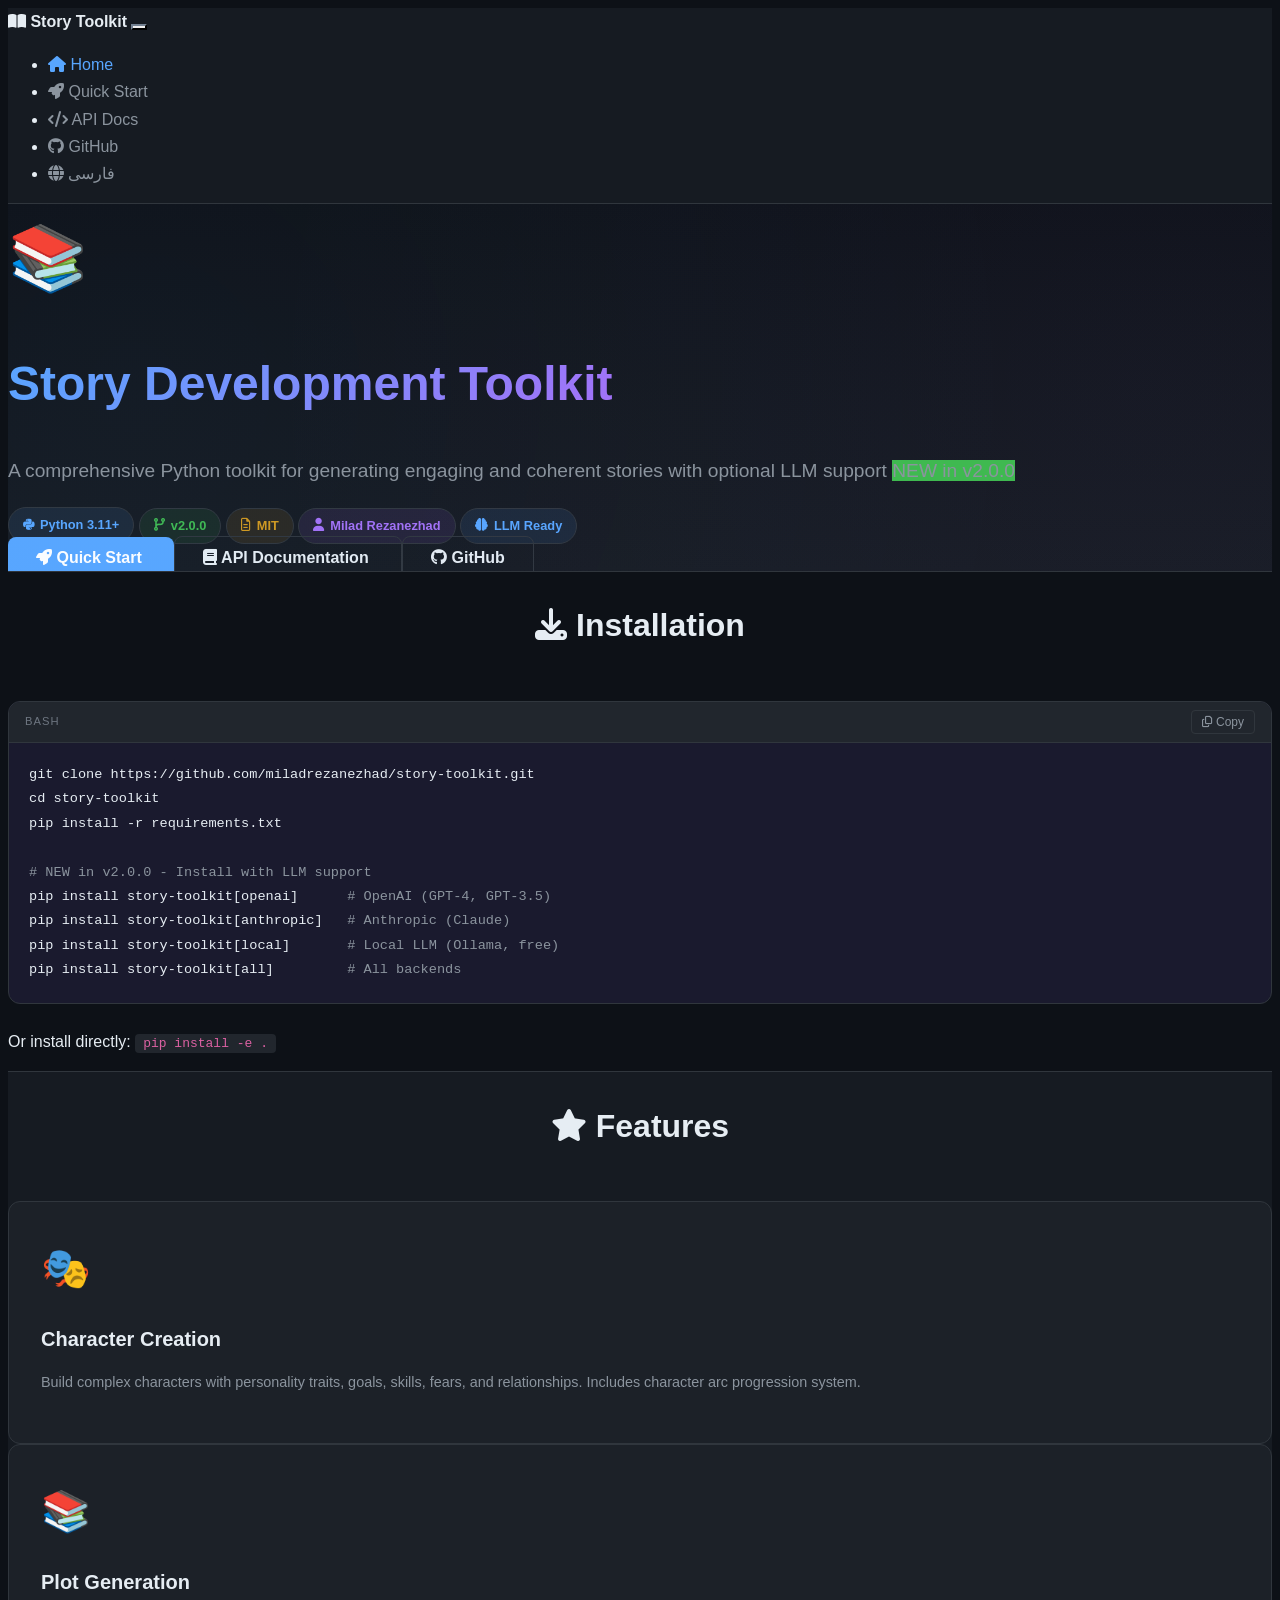
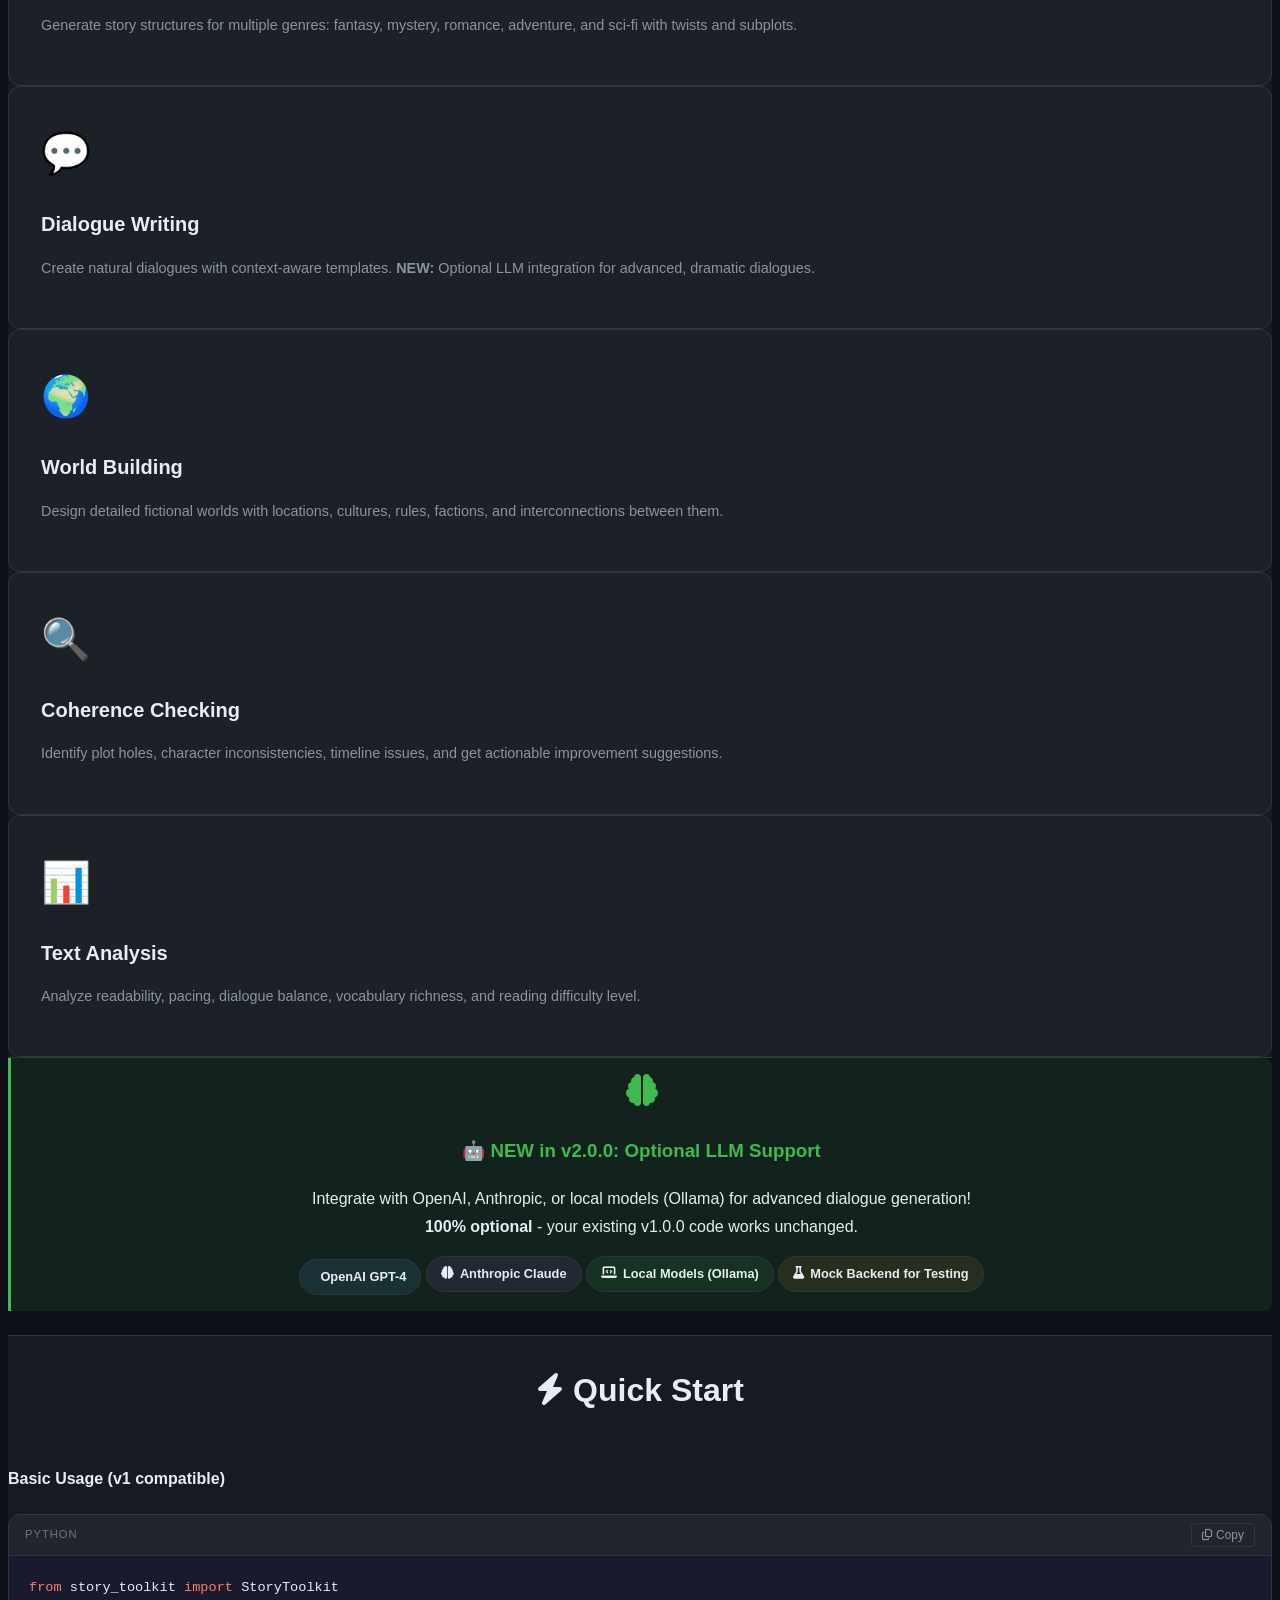
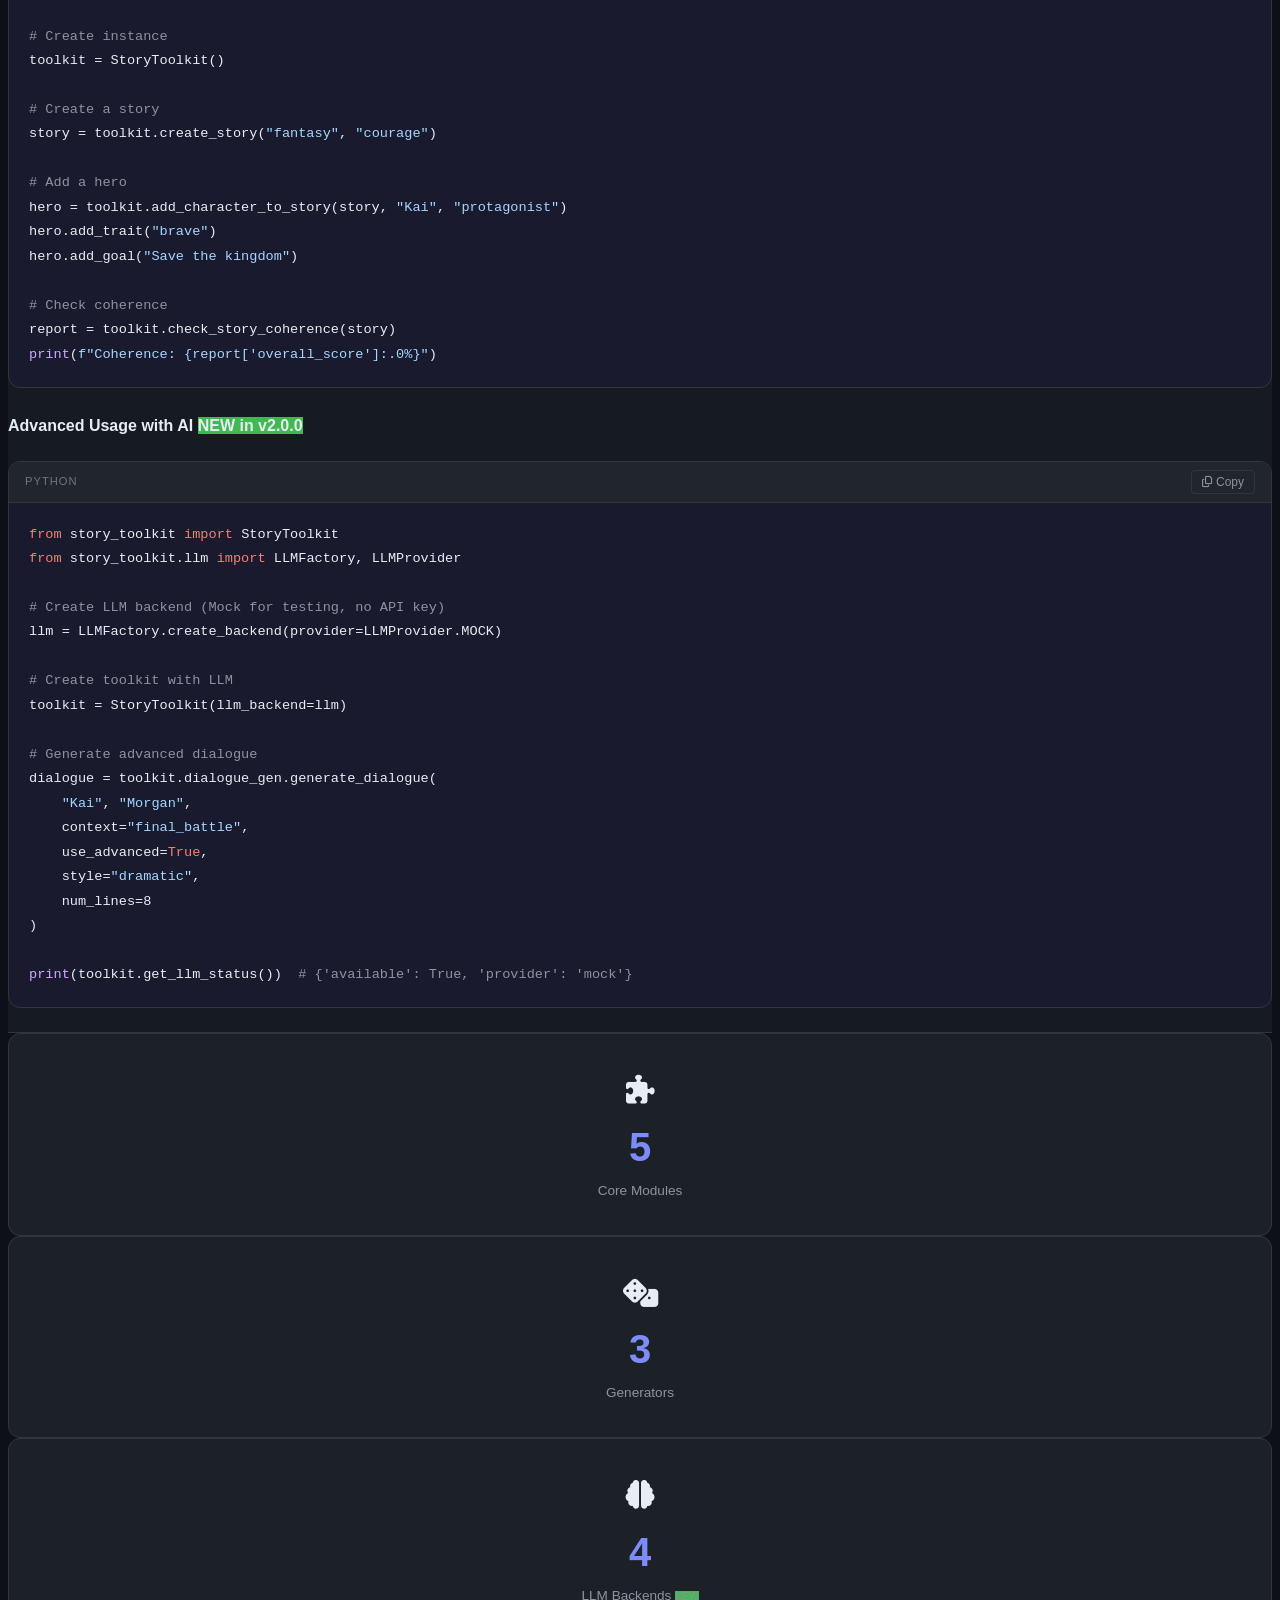
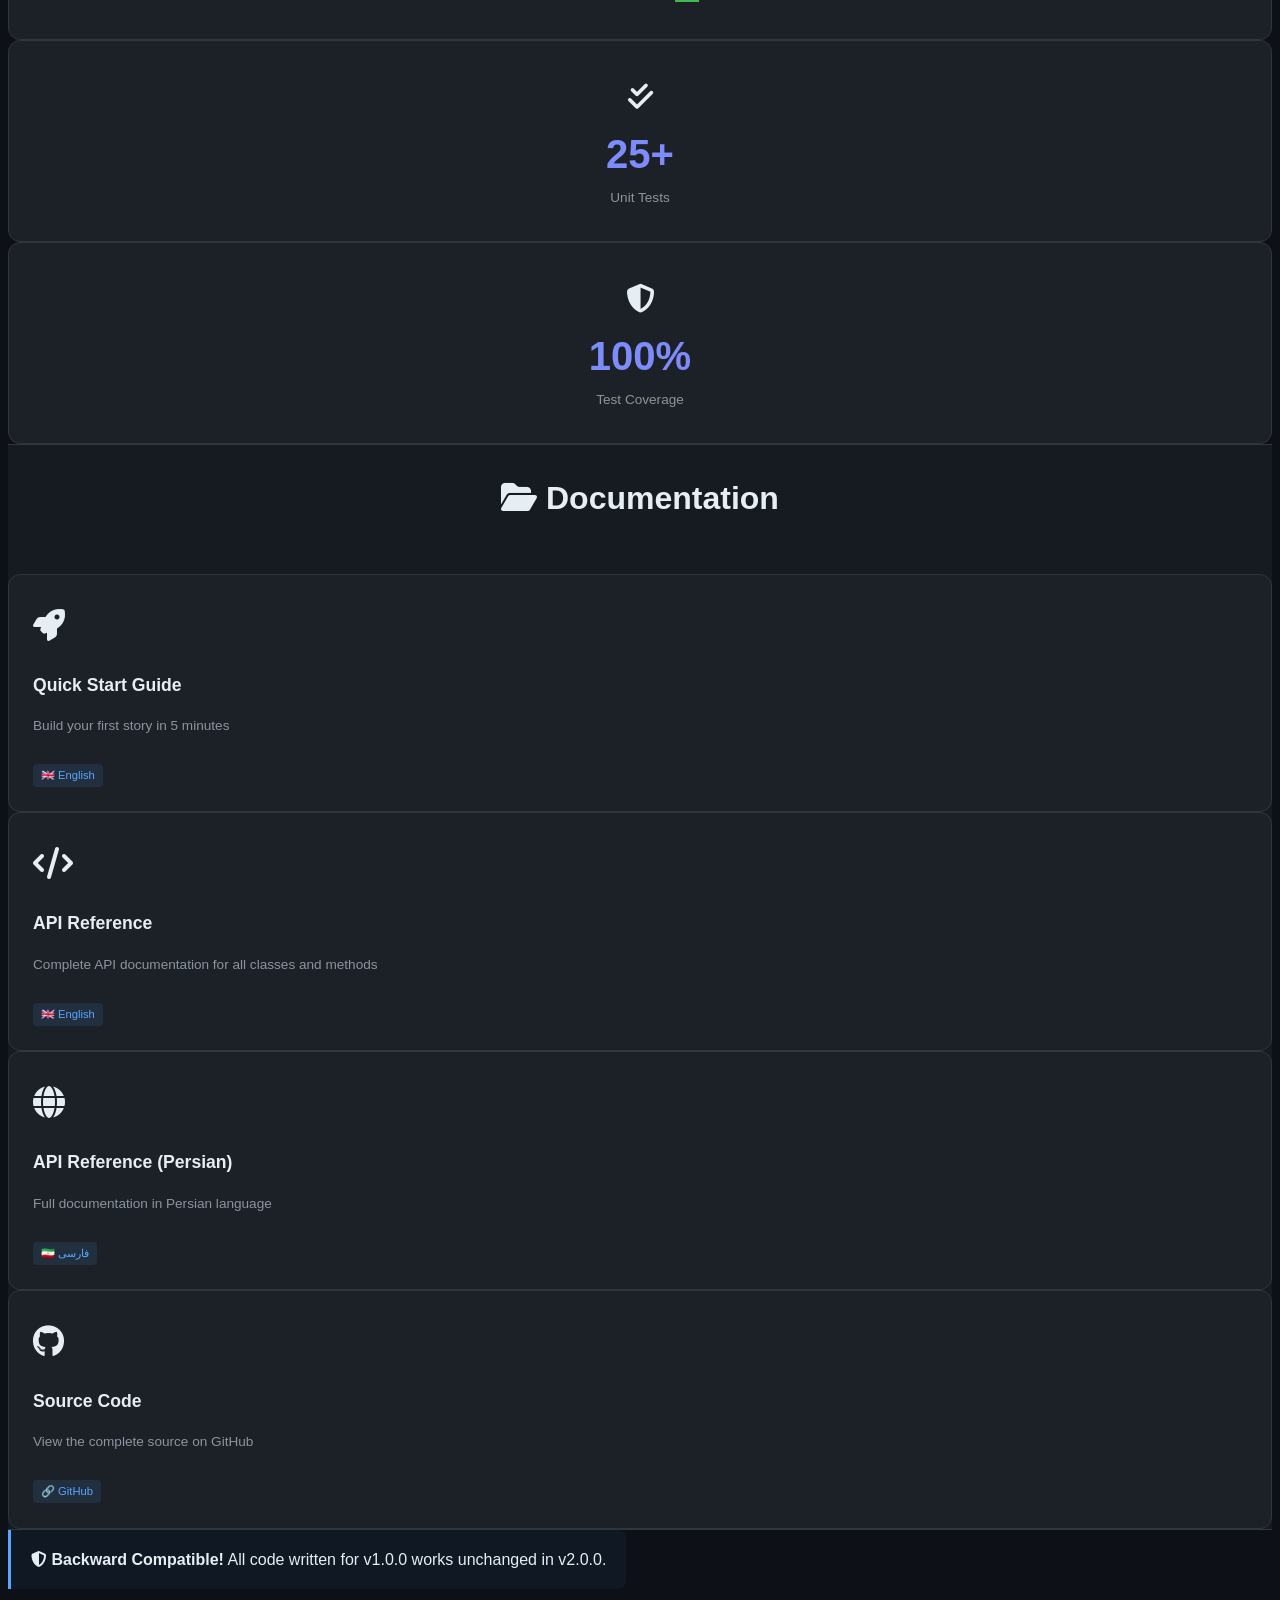
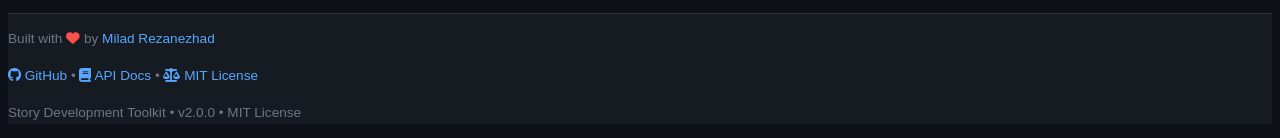
==== commit 5fb38e61: "Initial commit: Story Toolkit v2.0.0 - Add LLM module with OpenAI, Anthropic, Local, Mock backends -" ====
--- a/docs/eng/index.html
+++ b/docs/eng/index.html
@@ -3,7 +3,7 @@
 <head>
     <meta charset="UTF-8">
     <meta name="viewport" content="width=device-width, initial-scale=1.0">
-    <title>Story Development Toolkit v2.2.2 - Generate Engaging Stories with Python</title>
+    <title>Story Development Toolkit v2.0.0 - Generate Engaging Stories with Python</title>
 
     <!-- Bootstrap -->
     <link rel="stylesheet" href="https://lib.arvancloud.ir/bootstrap/5.2.3/css/bootstrap.css">
@@ -54,19 +54,15 @@
             <div class="hero-logo mb-4">📚</div>
             <h1 class="hero-title mb-3">Story Development Toolkit</h1>
             <p class="hero-subtitle mb-4">
-                A comprehensive Python toolkit for generating engaging and coherent stories with optional LLM support, memory, exporters, templates, and CLI
+                A comprehensive Python toolkit for generating engaging and coherent stories with optional LLM support <span class="badge" style="background:var(--green);">NEW in v2.0.0</span>
             </p>
 
             <div class="d-flex justify-content-center gap-2 flex-wrap mb-4">
                 <span class="badge-custom badge-python"><i class="fa-brands fa-python"></i> Python 3.11+</span>
-                <span class="badge-custom badge-version"><i class="fa-solid fa-code-branch"></i> v2.2.2</span>
+                <span class="badge-custom badge-version"><i class="fa-solid fa-code-branch"></i> v2.0.0</span>
                 <span class="badge-custom badge-license"><i class="fa-regular fa-file-lines"></i> MIT</span>
                 <span class="badge-custom badge-author"><i class="fa-solid fa-user"></i> Milad Rezanezhad</span>
                 <span class="badge-custom" style="background:rgba(88,166,255,0.1);color:#58a6ff;"><i class="fa-solid fa-brain"></i> LLM Ready</span>
-                <span class="badge-custom" style="background:rgba(63,185,80,0.1);color:#3fb950;"><i class="fa-solid fa-database"></i> Memory Ready</span>
-                <span class="badge-custom" style="background:rgba(210,153,29,0.1);color:#d2991d;"><i class="fa-solid fa-file-pdf"></i> Export Ready</span>
-                <span class="badge-custom" style="background:rgba(163,113,247,0.1);color:#a371f7;"><i class="fa-solid fa-clone"></i> Templates Ready</span>
-                <span class="badge-custom" style="background:rgba(219,97,162,0.1);color:#db61a2;"><i class="fa-solid fa-terminal"></i> CLI Ready</span>
             </div>
 
             <div class="d-flex justify-content-center gap-3 flex-wrap">
@@ -97,18 +93,19 @@
                             </button>
                         </div>
                         <div class="code-block-body">
-                            <pre><code>pip install story-toolkit
-
-<span class="cm"># Install with optional features</span>
-pip install story-toolkit[openai]      <span class="cm"># OpenAI support</span>
-pip install story-toolkit[anthropic]   <span class="cm"># Anthropic support</span>
-pip install story-toolkit[local]       <span class="cm"># Local LLM (Ollama)</span>
-pip install story-toolkit[export]      <span class="cm"># PDF, EPUB export</span>
-pip install story-toolkit[all]         <span class="cm"># Everything</span></code></pre>
+                            <pre><code>git clone https://github.com/miladrezanezhad/story-toolkit.git
+cd story-toolkit
+pip install -r requirements.txt
+
+<span class="cm"># NEW in v2.0.0 - Install with LLM support</span>
+pip install story-toolkit[openai]      <span class="cm"># OpenAI (GPT-4, GPT-3.5)</span>
+pip install story-toolkit[anthropic]   <span class="cm"># Anthropic (Claude)</span>
+pip install story-toolkit[local]       <span class="cm"># Local LLM (Ollama, free)</span>
+pip install story-toolkit[all]         <span class="cm"># All backends</span></code></pre>
                         </div>
                     </div>
                     <p class="text-center text-muted mt-3">
-                        Or install from source: <code style="background:var(--bg-tertiary);padding:2px 8px;border-radius:4px;color:var(--pink);">pip install -e .</code>
+                        Or install directly: <code style="background:var(--bg-tertiary);padding:2px 8px;border-radius:4px;color:var(--pink);">pip install -e .</code>
                     </p>
                 </div>
             </div>
@@ -138,7 +135,7 @@
                     <div class="feature-card">
                         <div class="feature-icon">💬</div>
                         <h3>Dialogue Writing</h3>
-                        <p>Create natural dialogues with context-aware templates. Optional LLM integration for advanced, dramatic dialogues (v2.0.0).</p>
+                        <p>Create natural dialogues with context-aware templates. <strong>NEW:</strong> Optional LLM integration for advanced, dramatic dialogues.</p>
                     </div>
                 </div>
                 <div class="col-md-6 col-lg-4">
@@ -162,53 +159,25 @@
                         <p>Analyze readability, pacing, dialogue balance, vocabulary richness, and reading difficulty level.</p>
                     </div>
                 </div>
-                <div class="col-md-6 col-lg-4">
-                    <div class="feature-card">
-                        <div class="feature-icon">💾</div>
-                        <h3>Long-term Memory</h3>
-                        <p>Store stories in SQLite database with timeline events and character persistence (v2.1.0).</p>
-                    </div>
-                </div>
-                <div class="col-md-6 col-lg-4">
-                    <div class="feature-card">
-                        <div class="feature-icon">📄</div>
-                        <h3>Multiple Export Formats</h3>
-                        <p>Export stories to PDF, EPUB, HTML (4 templates), and Bionic Reading format (v2.2.0).</p>
-                    </div>
-                </div>
-                <div class="col-md-6 col-lg-4">
-                    <div class="feature-card">
-                        <div class="feature-icon">📋</div>
-                        <h3>Pre-built Templates</h3>
-                        <p>5 ready-to-use story structures: Hero's Journey, 3-Act, Mystery, Romance, Horror (v2.2.1).</p>
-                    </div>
-                </div>
-                <div class="col-md-6 col-lg-4">
-                    <div class="feature-card">
-                        <div class="feature-icon">💻</div>
-                        <h3>CLI Tool</h3>
-                        <p>Command-line interface for easy story generation without writing Python code (v2.2.2).</p>
-                    </div>
-                </div>
-            </div>
-        </div>
-    </section>
-
-    <!-- Version Timeline -->
+            </div>
+        </div>
+    </section>
+
+    <!-- NEW: LLM Feature Highlight -->
     <section class="py-5">
         <div class="container">
             <div class="row justify-content-center">
                 <div class="col-lg-10">
-                    <div class="note" style="text-align:center;">
-                        <i class="fa-solid fa-timeline" style="font-size:1.5rem;"></i>
-                        <h3>Version History</h3>
-                        <div class="row mt-3">
-                            <div class="col-md-2 col-6"><span class="badge-custom" style="background:rgba(63,185,80,0.2);">v1.0.0</span><br><small>Core</small></div>
-                            <div class="col-md-2 col-6"><span class="badge-custom" style="background:rgba(88,166,255,0.2);">v2.0.0</span><br><small>LLM</small></div>
-                            <div class="col-md-2 col-6"><span class="badge-custom" style="background:rgba(210,153,29,0.2);">v2.1.0</span><br><small>Memory</small></div>
-                            <div class="col-md-2 col-6"><span class="badge-custom" style="background:rgba(163,113,247,0.2);">v2.2.0</span><br><small>Exporters</small></div>
-                            <div class="col-md-2 col-6"><span class="badge-custom" style="background:rgba(219,97,162,0.2);">v2.2.1</span><br><small>Templates</small></div>
-                            <div class="col-md-2 col-6"><span class="badge-custom" style="background:rgba(63,185,80,0.2);">v2.2.2</span><br><small>CLI</small></div>
+                    <div class="note" style="background:rgba(63,185,80,0.1); border-left-color:var(--green); text-align:center;">
+                        <i class="fa-solid fa-brain" style="font-size:2rem; color:var(--green); margin-bottom:10px; display:inline-block;"></i>
+                        <h3 style="color:var(--green);">🤖 NEW in v2.0.0: Optional LLM Support</h3>
+                        <p>Integrate with OpenAI, Anthropic, or local models (Ollama) for advanced dialogue generation!<br>
+                        <strong>100% optional</strong> - your existing v1.0.0 code works unchanged.</p>
+                        <div class="mt-3">
+                            <span class="badge-custom" style="background:rgba(88,166,255,0.1);"><i class="fa-brands fa-openai"></i> OpenAI GPT-4</span>
+                            <span class="badge-custom" style="background:rgba(163,113,247,0.1);"><i class="fa-solid fa-brain"></i> Anthropic Claude</span>
+                            <span class="badge-custom" style="background:rgba(63,185,80,0.1);"><i class="fa-solid fa-laptop-code"></i> Local Models (Ollama)</span>
+                            <span class="badge-custom" style="background:rgba(210,153,29,0.1);"><i class="fa-solid fa-flask"></i> Mock Backend for Testing</span>
                         </div>
                     </div>
                 </div>
@@ -233,17 +202,24 @@
                         <div class="code-block-body">
                             <pre><code><span class="kw">from</span> story_toolkit <span class="kw">import</span> StoryToolkit
 
+<span class="cm"># Create instance</span>
 toolkit = StoryToolkit()
+
+<span class="cm"># Create a story</span>
 story = toolkit.create_story(<span class="str">"fantasy"</span>, <span class="str">"courage"</span>)
+
+<span class="cm"># Add a hero</span>
 hero = toolkit.add_character_to_story(story, <span class="str">"Kai"</span>, <span class="str">"protagonist"</span>)
 hero.add_trait(<span class="str">"brave"</span>)
-
+hero.add_goal(<span class="str">"Save the kingdom"</span>)
+
+<span class="cm"># Check coherence</span>
 report = toolkit.check_story_coherence(story)
 <span class="fn">print</span>(<span class="str">f"Coherence: {report['overall_score']:.0%}"</span>)</code></pre>
                         </div>
                     </div>
 
-                    <h4 class="mb-3 mt-5">Using Templates (v2.2.1)</h4>
+                    <h4 class="mb-3 mt-5">Advanced Usage with AI <span class="badge" style="background:var(--green);">NEW in v2.0.0</span></h4>
                     <div class="code-block-wrapper">
                         <div class="code-block-header">
                             <span class="lang-label">python</span>
@@ -252,28 +228,25 @@
                             </button>
                         </div>
                         <div class="code-block-body">
-                            <pre><code><span class="cm"># Create story using Hero's Journey template (12 stages)</span>
-story = toolkit.use_template(<span class="str">"hero_journey"</span>, genre=<span class="str">"fantasy"</span>)
-
-<span class="cm"># List all templates</span>
-templates = toolkit.list_templates()
-<span class="kw">for</span> t <span class="kw">in</span> templates:
-    <span class="fn">print</span>(t[<span class="str">'name'</span>], t[<span class="str">'stage_count'</span>])</code></pre>
-                        </div>
-                    </div>
-
-                    <h4 class="mb-3 mt-5">Using CLI (v2.2.2)</h4>
-                    <div class="code-block-wrapper">
-                        <div class="code-block-header">
-                            <span class="lang-label">bash</span>
-                            <button class="copy-btn" onclick="copyCode(this)">
-                                <i class="fa-regular fa-copy"></i> Copy
-                            </button>
-                        </div>
-                        <div class="code-block-body">
-                            <pre><code>story-toolkit story new --genre fantasy --theme courage
-story-toolkit template list
-story-toolkit template use hero_journey</code></pre>
+                            <pre><code><span class="kw">from</span> story_toolkit <span class="kw">import</span> StoryToolkit
+<span class="kw">from</span> story_toolkit.llm <span class="kw">import</span> LLMFactory, LLMProvider
+
+<span class="cm"># Create LLM backend (Mock for testing, no API key)</span>
+llm = LLMFactory.create_backend(provider=LLMProvider.MOCK)
+
+<span class="cm"># Create toolkit with LLM</span>
+toolkit = StoryToolkit(llm_backend=llm)
+
+<span class="cm"># Generate advanced dialogue</span>
+dialogue = toolkit.dialogue_gen.generate_dialogue(
+    <span class="str">"Kai"</span>, <span class="str">"Morgan"</span>,
+    context=<span class="str">"final_battle"</span>,
+    use_advanced=<span class="kw">True</span>,
+    style=<span class="str">"dramatic"</span>,
+    num_lines=8
+)
+
+<span class="fn">print</span>(toolkit.get_llm_status())  <span class="cm"># {'available': True, 'provider': 'mock'}</span></code></pre>
                         </div>
                     </div>
                 </div>
@@ -303,28 +276,21 @@
                     <div class="stat-item">
                         <div class="stat-icon"><i class="fa-solid fa-brain"></i></div>
                         <div class="stat-number">4</div>
-                        <div class="stat-label">LLM Backends</div>
+                        <div class="stat-label">LLM Backends <span class="badge" style="background:var(--green); font-size:10px;">NEW</span></div>
                     </div>
                 </div>
                 <div class="col-6 col-md">
                     <div class="stat-item">
-                        <div class="stat-icon"><i class="fa-solid fa-file-export"></i></div>
-                        <div class="stat-number">4</div>
-                        <div class="stat-label">Export Formats</div>
-                    </div>
-                </div>
-                <div class="col-6 col-md">
-                    <div class="stat-item">
-                        <div class="stat-icon"><i class="fa-solid fa-clone"></i></div>
-                        <div class="stat-number">5</div>
-                        <div class="stat-label">Story Templates</div>
+                        <div class="stat-icon"><i class="fa-solid fa-check-double"></i></div>
+                        <div class="stat-number">25+</div>
+                        <div class="stat-label">Unit Tests</div>
                     </div>
                 </div>
                 <div class="col-12 col-md">
                     <div class="stat-item">
-                        <div class="stat-icon"><i class="fa-solid fa-check-double"></i></div>
-                        <div class="stat-number">30+</div>
-                        <div class="stat-label">Unit Tests</div>
+                        <div class="stat-icon"><i class="fa-solid fa-shield-halved"></i></div>
+                        <div class="stat-number">100%</div>
+                        <div class="stat-label">Test Coverage</div>
                     </div>
                 </div>
             </div>
@@ -377,7 +343,7 @@
         <div class="container text-center">
             <div class="note d-inline-block" style="display: inline-block; text-align: center;">
                 <i class="fa-solid fa-shield-alt"></i>
-                <strong>Easy Upgrade!</strong> All code written for v1.0.0 works unchanged in v2.2.2. No rewriting needed!
+                <strong>Backward Compatible!</strong> All code written for v1.0.0 works unchanged in v2.0.0.
             </div>
         </div>
     </section>
@@ -396,7 +362,7 @@
                 <span class="text-muted">•</span>
                 <a href="#"><i class="fa-solid fa-scale-balanced"></i> MIT License</a>
             </div>
-            <p class="mt-2 text-muted">Story Development Toolkit • v2.2.2 • MIT License</p>
+            <p class="mt-2 text-muted">Story Development Toolkit • v2.0.0 • MIT License</p>
         </div>
     </footer>
 
@@ -405,4 +371,4 @@
     <!-- Custom Script -->
     <script src="script.js"></script>
 </body>
-</html>
+</html>
--- a/docs/eng/styles.css
+++ b/docs/eng/styles.css
@@ -35,12 +35,6 @@
 }
 
 /* Base */
-* {
-    margin: 0;
-    padding: 0;
-    box-sizing: border-box;
-}
-
 body {
     font-family: var(--font);
     background-color: var(--bg-primary);
@@ -57,9 +51,7 @@
     color: var(--accent-hover);
 }
 
-/* ============================================
-   Navbar
-   ============================================ */
+/* Navbar Overrides */
 .navbar {
     background: var(--bg-secondary) !important;
     border-bottom: 1px solid var(--border);
@@ -78,9 +70,7 @@
     color: var(--accent) !important;
 }
 
-/* ============================================
-   Hero Section
-   ============================================ */
+/* Hero Section */
 .hero-section {
     background: linear-gradient(180deg, #0d1117 0%, #161b22 100%);
     border-bottom: 1px solid var(--border);
@@ -130,177 +120,7 @@
     z-index: 1;
 }
 
-/* ============================================
-   Language Selection Page (docs/index.html)
-   ============================================ */
-.lang-select-section {
-    min-height: 100vh;
-    display: flex;
-    align-items: center;
-    justify-content: center;
-    background: linear-gradient(180deg, #0d1117 0%, #161b22 100%);
-    position: relative;
-    overflow: hidden;
-}
-.lang-select-section::before {
-    content: '';
-    position: absolute;
-    top: -50%;
-    left: -50%;
-    width: 200%;
-    height: 200%;
-    background: radial-gradient(circle at 30% 50%, rgba(88, 166, 255, 0.04) 0%, transparent 50%),
-                radial-gradient(circle at 70% 50%, rgba(163, 113, 247, 0.04) 0%, transparent 50%);
-    animation: heroGlow 10s ease-in-out infinite;
-}
-.lang-card {
-    background: var(--bg-card);
-    border: 2px solid var(--border);
-    border-radius: var(--radius);
-    padding: 3rem 2rem;
-    text-align: center;
-    text-decoration: none;
-    transition: all 0.3s ease;
-    position: relative;
-    overflow: hidden;
-    display: block;
-    height: 100%;
-}
-.lang-card::before {
-    content: '';
-    position: absolute;
-    top: 0;
-    left: 0;
-    right: 0;
-    height: 3px;
-    background: linear-gradient(90deg, #58a6ff, #a371f7, #db61a2);
-    opacity: 0;
-    transition: opacity 0.3s ease;
-}
-.lang-card:hover {
-    transform: translateY(-8px);
-    box-shadow: 0 20px 50px rgba(0, 0, 0, 0.4);
-    border-color: var(--accent);
-    text-decoration: none;
-    color: var(--text-primary);
-}
-.lang-card:hover::before {
-    opacity: 1;
-}
-.lang-flag {
-    font-size: 5rem;
-    margin-bottom: 1.5rem;
-    display: block;
-    animation: float 3s ease-in-out infinite;
-}
-.lang-card:hover .lang-flag {
-    animation: bounce 0.6s ease;
-}
-@keyframes bounce {
-    0%, 100% { transform: translateY(0); }
-    40% { transform: translateY(-15px); }
-    60% { transform: translateY(-5px); }
-}
-.lang-name {
-    font-size: 1.8rem;
-    font-weight: 700;
-    margin-bottom: 0.75rem;
-    color: var(--text-primary);
-}
-.lang-native {
-    font-size: 1.2rem;
-    color: var(--text-secondary);
-    margin-bottom: 1rem;
-}
-.lang-desc {
-    font-size: 0.9rem;
-    color: var(--text-muted);
-    line-height: 1.6;
-}
-.lang-badge {
-    display: inline-block;
-    padding: 6px 14px;
-    border-radius: 20px;
-    font-size: 0.8rem;
-    font-weight: 600;
-    margin-top: 1rem;
-    background: rgba(88, 166, 255, 0.1);
-    color: var(--accent);
-    border: 1px solid rgba(88, 166, 255, 0.2);
-}
-.version-badge {
-    display: inline-block;
-    background: rgba(63, 185, 80, 0.2);
-    color: var(--green);
-    padding: 4px 12px;
-    border-radius: 20px;
-    font-size: 0.75rem;
-    font-weight: 600;
-    margin-left: 8px;
-}
-.logo-section {
-    position: relative;
-    z-index: 1;
-    margin-bottom: 3rem;
-}
-.logo-icon {
-    font-size: 4rem;
-    margin-bottom: 1rem;
-    animation: float 3s ease-in-out infinite;
-}
-.logo-title {
-    font-size: 2.5rem;
-    font-weight: 900;
-    background: linear-gradient(135deg, #58a6ff, #a371f7, #db61a2);
-    -webkit-background-clip: text;
-    -webkit-text-fill-color: transparent;
-    background-clip: text;
-}
-.logo-subtitle {
-    color: var(--text-secondary);
-    font-size: 1.1rem;
-    margin-top: 0.5rem;
-}
-.divider-text {
-    display: flex;
-    align-items: center;
-    gap: 1rem;
-    color: var(--text-muted);
-    font-size: 0.85rem;
-    margin: 1.5rem 0;
-}
-.divider-text::before,
-.divider-text::after {
-    content: '';
-    flex: 1;
-    height: 1px;
-    background: var(--border);
-}
-.llm-badge {
-    display: inline-block;
-    background: rgba(88, 166, 255, 0.15);
-    color: #58a6ff;
-    padding: 2px 8px;
-    border-radius: 12px;
-    font-size: 0.7rem;
-    font-weight: 600;
-    margin-right: 8px;
-}
-.footer-note {
-    color: var(--text-muted);
-    font-size: 0.8rem;
-}
-.footer-note a {
-    color: var(--accent);
-    text-decoration: none;
-}
-.footer-note a:hover {
-    text-decoration: underline;
-}
-
-/* ============================================
-   Badges
-   ============================================ */
+/* Badges */
 .badge-custom {
     display: inline-flex;
     align-items: center;
@@ -316,9 +136,7 @@
 .badge-license { background: rgba(210, 153, 29, 0.1); color: var(--yellow); }
 .badge-author { background: rgba(163, 113, 247, 0.1); color: var(--purple); }
 
-/* ============================================
-   Buttons
-   ============================================ */
+/* Buttons */
 .btn-primary-custom {
     background: var(--accent);
     color: #fff;
@@ -350,9 +168,7 @@
     transform: translateY(-2px);
 }
 
-/* ============================================
-   Section Titles
-   ============================================ */
+/* Section Titles */
 .section-title {
     font-size: 2rem;
     font-weight: 700;
@@ -360,9 +176,7 @@
     margin-bottom: 3rem;
 }
 
-/* ============================================
-   Feature Cards
-   ============================================ */
+/* Feature Cards */
 .feature-card {
     background: var(--bg-card);
     border: 1px solid var(--border);
@@ -402,9 +216,7 @@
     line-height: 1.8;
 }
 
-/* ============================================
-   Code Blocks
-   ============================================ */
+/* Code Blocks */
 .code-block-wrapper {
     background: var(--code-bg);
     border: 1px solid var(--border);
@@ -464,9 +276,7 @@
 .fn { color: var(--code-function); }
 .cm { color: var(--code-comment); }
 
-/* ============================================
-   Output Block
-   ============================================ */
+/* Output Block */
 .output-block {
     background: var(--bg-primary);
     border: 1px solid var(--border);
@@ -478,9 +288,7 @@
     margin-top: 1rem;
 }
 
-/* ============================================
-   Stats
-   ============================================ */
+/* Stats */
 .stat-item {
     background: var(--bg-card);
     border: 1px solid var(--border);
@@ -510,9 +318,7 @@
     margin-top: 0.5rem;
 }
 
-/* ============================================
-   Doc Cards
-   ============================================ */
+/* Doc Cards */
 .doc-card {
     background: var(--bg-card);
     border: 1px solid var(--border);
@@ -543,18 +349,14 @@
     color: var(--accent);
 }
 
-/* ============================================
-   Dark Sections
-   ============================================ */
+/* Dark Sections */
 .bg-dark-section {
     background: var(--bg-secondary);
     border-top: 1px solid var(--border);
     border-bottom: 1px solid var(--border);
 }
 
-/* ============================================
-   Notes
-   ============================================ */
+/* Notes */
 .note {
     border-left: 3px solid var(--accent);
     background-color: rgba(88, 166, 255, 0.05);
@@ -563,16 +365,12 @@
     margin-bottom: 1.5rem;
 }
 
-/* ============================================
-   Sidebar (API Documentation)
-   ============================================ */
+/* Sidebar */
 .sidebar-custom {
     background: var(--bg-secondary);
     border: 1px solid var(--border);
     border-radius: var(--radius);
     padding: 24px 20px;
-    position: sticky;
-    top: 76px;
     max-height: calc(100vh - 100px);
     overflow-y: auto;
 }
@@ -627,9 +425,7 @@
 .sidebar-custom::-webkit-scrollbar-thumb { background: var(--border); border-radius: 2px; }
 .sidebar-custom::-webkit-scrollbar-thumb:hover { background: var(--text-muted); }
 
-/* ============================================
-   Tables
-   ============================================ */
+/* Tables */
 .table {
     color: var(--text-primary);
     --bs-table-bg: transparent;
@@ -642,23 +438,7 @@
     font-size: 0.85rem;
 }
 
-/* ============================================
-   API Method Cards
-   ============================================ */
-.api-method {
-    border: 1px solid var(--border);
-    border-radius: var(--radius);
-    padding: 20px;
-    background: var(--bg-card);
-}
-.api-method h5 {
-    color: var(--accent);
-    font-family: var(--font-mono);
-}
-
-/* ============================================
-   Footer
-   ============================================ */
+/* Footer */
 .footer {
     background: var(--bg-secondary);
     border-top: 1px solid var(--border);
@@ -668,9 +448,13 @@
 .footer a { color: var(--accent); }
 .footer a:hover { color: var(--accent-hover); }
 
-/* ============================================
-   Toast Notifications
-   ============================================ */
+/* Scrollbar */
+::-webkit-scrollbar { width: 6px; height: 6px; }
+::-webkit-scrollbar-track { background: var(--bg-primary); }
+::-webkit-scrollbar-thumb { background: var(--border); border-radius: 3px; }
+::-webkit-scrollbar-thumb:hover { background: var(--text-muted); }
+
+/* Toast */
 .toast-copy {
     position: fixed;
     bottom: 20px;
@@ -689,21 +473,20 @@
     opacity: 1;
     transform: translateY(0);
 }
-.toast-copy.error {
-    background: var(--red);
-}
-
-/* ============================================
-   Scrollbar (Global)
-   ============================================ */
-::-webkit-scrollbar { width: 6px; height: 6px; }
-::-webkit-scrollbar-track { background: var(--bg-primary); }
-::-webkit-scrollbar-thumb { background: var(--border); border-radius: 3px; }
-::-webkit-scrollbar-thumb:hover { background: var(--text-muted); }
-
-/* ============================================
-   Responsive
-   ============================================ */
+
+/* API Method */
+.api-method {
+    border: 1px solid var(--border);
+    border-radius: var(--radius);
+    padding: 20px;
+    background: var(--bg-card);
+}
+.api-method h5 {
+    color: var(--accent);
+    font-family: var(--font-mono);
+}
+
+/* Responsive */
 @media (max-width: 991px) {
     .sidebar-custom { display: none; }
 }
@@ -711,7 +494,199 @@
     .hero-title { font-size: 2rem; }
     .hero-logo { font-size: 3rem; }
     .section-title { font-size: 1.5rem; }
-    .lang-card { padding: 2rem 1rem; }
-    .lang-name { font-size: 1.3rem; }
-    .lang-flag { font-size: 3rem; }
-}
+}
+
+
+/* style file docs/index.html */
+
+.lang-select-section {
+            min-height: 100vh;
+            display: flex;
+            align-items: center;
+            justify-content: center;
+            background: linear-gradient(180deg, #0d1117 0%, #161b22 100%);
+            position: relative;
+            overflow: hidden;
+        }
+
+.lang-select-section::before {
+            content: '';
+            position: absolute;
+            top: -50%;
+            left: -50%;
+            width: 200%;
+            height: 200%;
+            background: radial-gradient(circle at 30% 50%, rgba(88, 166, 255, 0.04) 0%, transparent 50%),
+                        radial-gradient(circle at 70% 50%, rgba(163, 113, 247, 0.04) 0%, transparent 50%);
+            animation: heroGlow 10s ease-in-out infinite;
+        }
+
+        @keyframes heroGlow {
+            0%, 100% { transform: rotate(0deg); }
+            50% { transform: rotate(180deg); }
+        }
+ .lang-card {
+            background: var(--bg-card);
+            border: 2px solid var(--border);
+            border-radius: var(--radius);
+            padding: 3rem 2rem;
+            text-align: center;
+            text-decoration: none;
+            transition: all 0.3s ease;
+            position: relative;
+            overflow: hidden;
+            display: block;
+            height: 100%;
+        }
+
+        .lang-card::before {
+            content: '';
+            position: absolute;
+            top: 0;
+            left: 0;
+            right: 0;
+            height: 3px;
+            background: linear-gradient(90deg, #58a6ff, #a371f7, #db61a2);
+            opacity: 0;
+            transition: opacity 0.3s ease;
+        }
+
+        .lang-card:hover {
+            transform: translateY(-8px);
+            box-shadow: 0 20px 50px rgba(0, 0, 0, 0.4);
+            border-color: var(--accent);
+            text-decoration: none;
+            color: var(--text-primary);
+        }
+
+        .lang-card:hover::before {
+            opacity: 1;
+        }
+
+        .lang-flag {
+            font-size: 5rem;
+            margin-bottom: 1.5rem;
+            display: block;
+            animation: float 3s ease-in-out infinite;
+        }
+
+        .lang-card:hover .lang-flag {
+            animation: bounce 0.6s ease;
+        }
+
+        @keyframes bounce {
+            0%, 100% { transform: translateY(0); }
+            40% { transform: translateY(-15px); }
+            60% { transform: translateY(-5px); }
+        }
+
+        .lang-name {
+            font-size: 1.8rem;
+            font-weight: 700;
+            margin-bottom: 0.75rem;
+            color: var(--text-primary);
+        }
+
+        .lang-native {
+            font-size: 1.2rem;
+            color: var(--text-secondary);
+            margin-bottom: 1rem;
+        }
+
+        .lang-desc {
+            font-size: 0.9rem;
+            color: var(--text-muted);
+            line-height: 1.6;
+        }
+
+        .lang-badge {
+            display: inline-block;
+            padding: 6px 14px;
+            border-radius: 20px;
+            font-size: 0.8rem;
+            font-weight: 600;
+            margin-top: 1rem;
+            background: rgba(88, 166, 255, 0.1);
+            color: var(--accent);
+            border: 1px solid rgba(88, 166, 255, 0.2);
+        }
+
+        .version-badge {
+            display: inline-block;
+            background: rgba(63, 185, 80, 0.2);
+            color: var(--green);
+            padding: 4px 12px;
+            border-radius: 20px;
+            font-size: 0.75rem;
+            font-weight: 600;
+            margin-left: 8px;
+        }
+
+        .logo-section {
+            position: relative;
+            z-index: 1;
+            margin-bottom: 3rem;
+        }
+
+        .logo-icon {
+            font-size: 4rem;
+            margin-bottom: 1rem;
+            animation: float 3s ease-in-out infinite;
+        }
+
+        .logo-title {
+            font-size: 2.5rem;
+            font-weight: 900;
+            background: linear-gradient(135deg, #58a6ff, #a371f7, #db61a2);
+            -webkit-background-clip: text;
+            -webkit-text-fill-color: transparent;
+            background-clip: text;
+        }
+
+        .logo-subtitle {
+            color: var(--text-secondary);
+            font-size: 1.1rem;
+            margin-top: 0.5rem;
+        }
+
+        .divider-text {
+            display: flex;
+            align-items: center;
+            gap: 1rem;
+            color: var(--text-muted);
+            font-size: 0.85rem;
+            margin: 1.5rem 0;
+        }
+
+        .divider-text::before,
+        .divider-text::after {
+            content: '';
+            flex: 1;
+            height: 1px;
+            background: var(--border);
+        }
+
+        .llm-badge {
+            display: inline-block;
+            background: rgba(88, 166, 255, 0.15);
+            color: #58a6ff;
+            padding: 2px 8px;
+            border-radius: 12px;
+            font-size: 0.7rem;
+            font-weight: 600;
+            margin-right: 8px;
+        }
+
+        .footer-note {
+            color: var(--text-muted);
+            font-size: 0.8rem;
+        }
+
+        .footer-note a {
+            color: var(--accent);
+            text-decoration: none;
+        }
+
+        .footer-note a:hover {
+            text-decoration: underline;
+        }
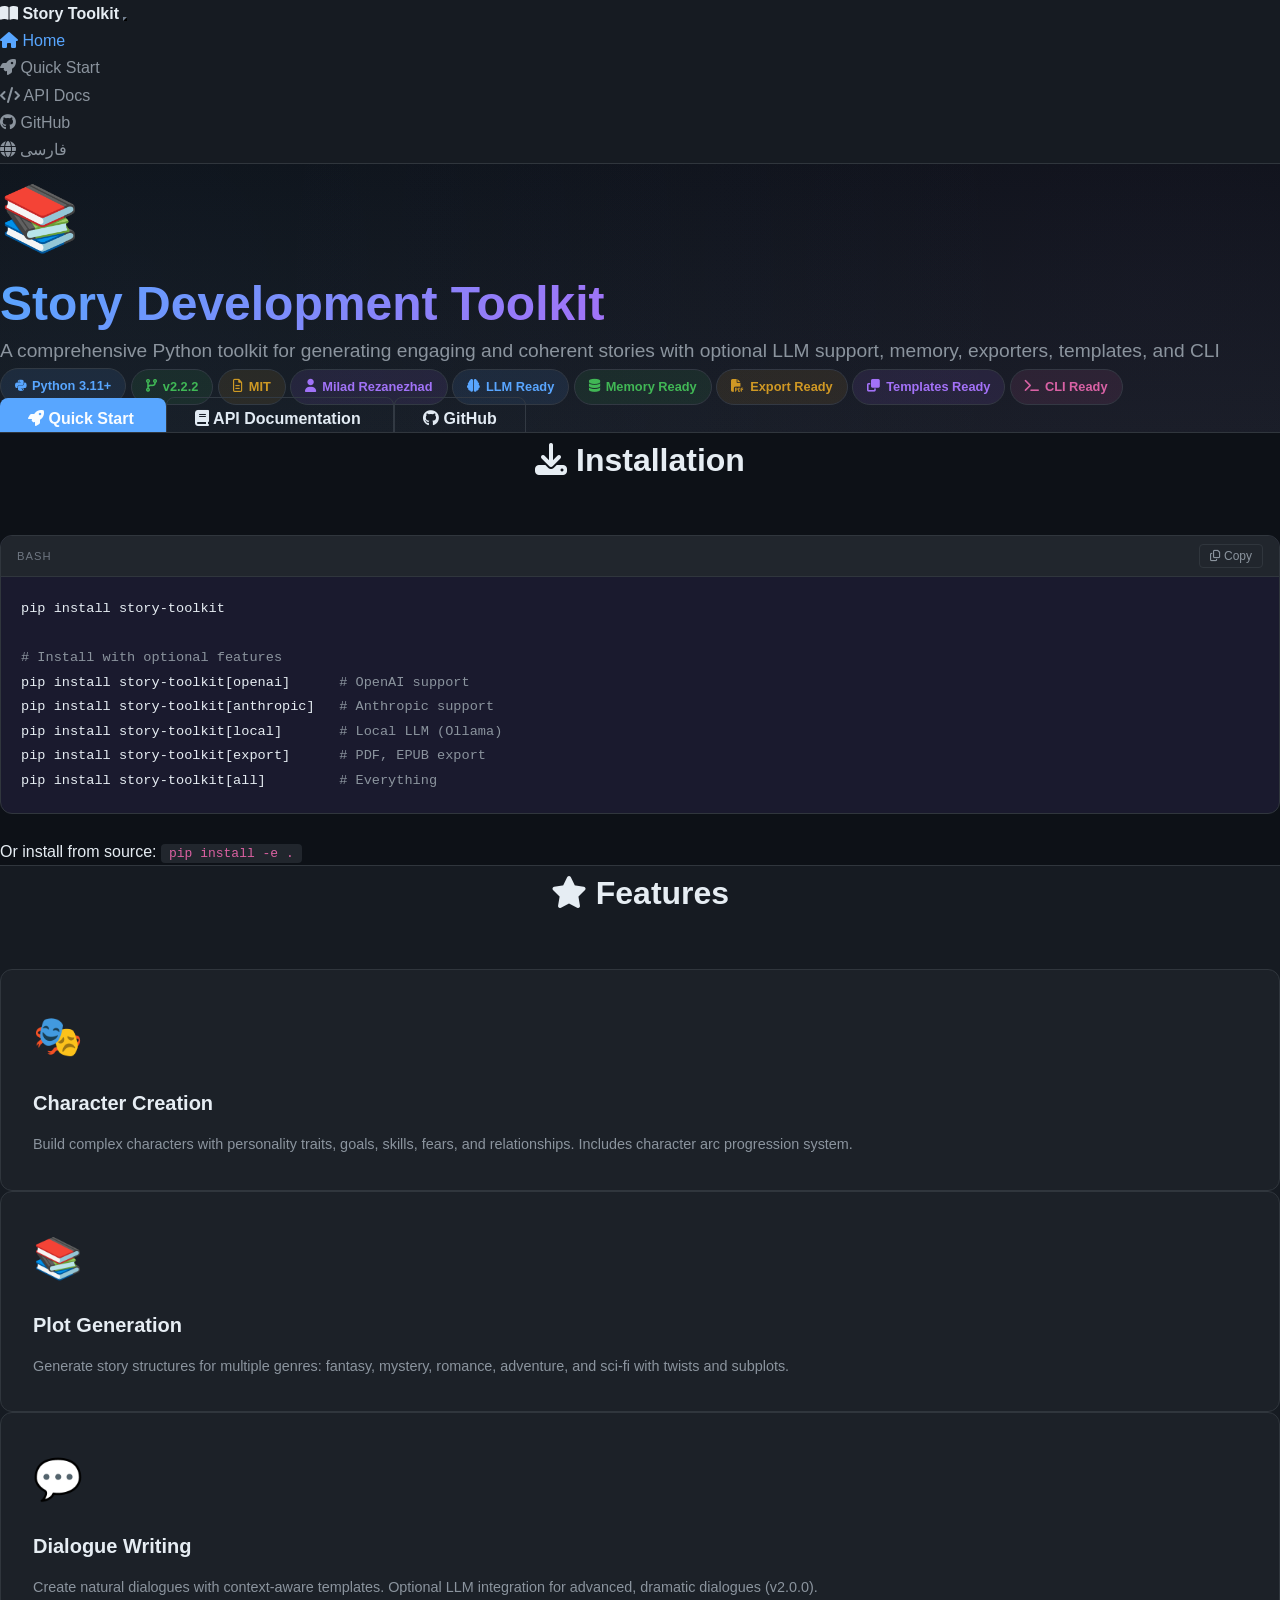
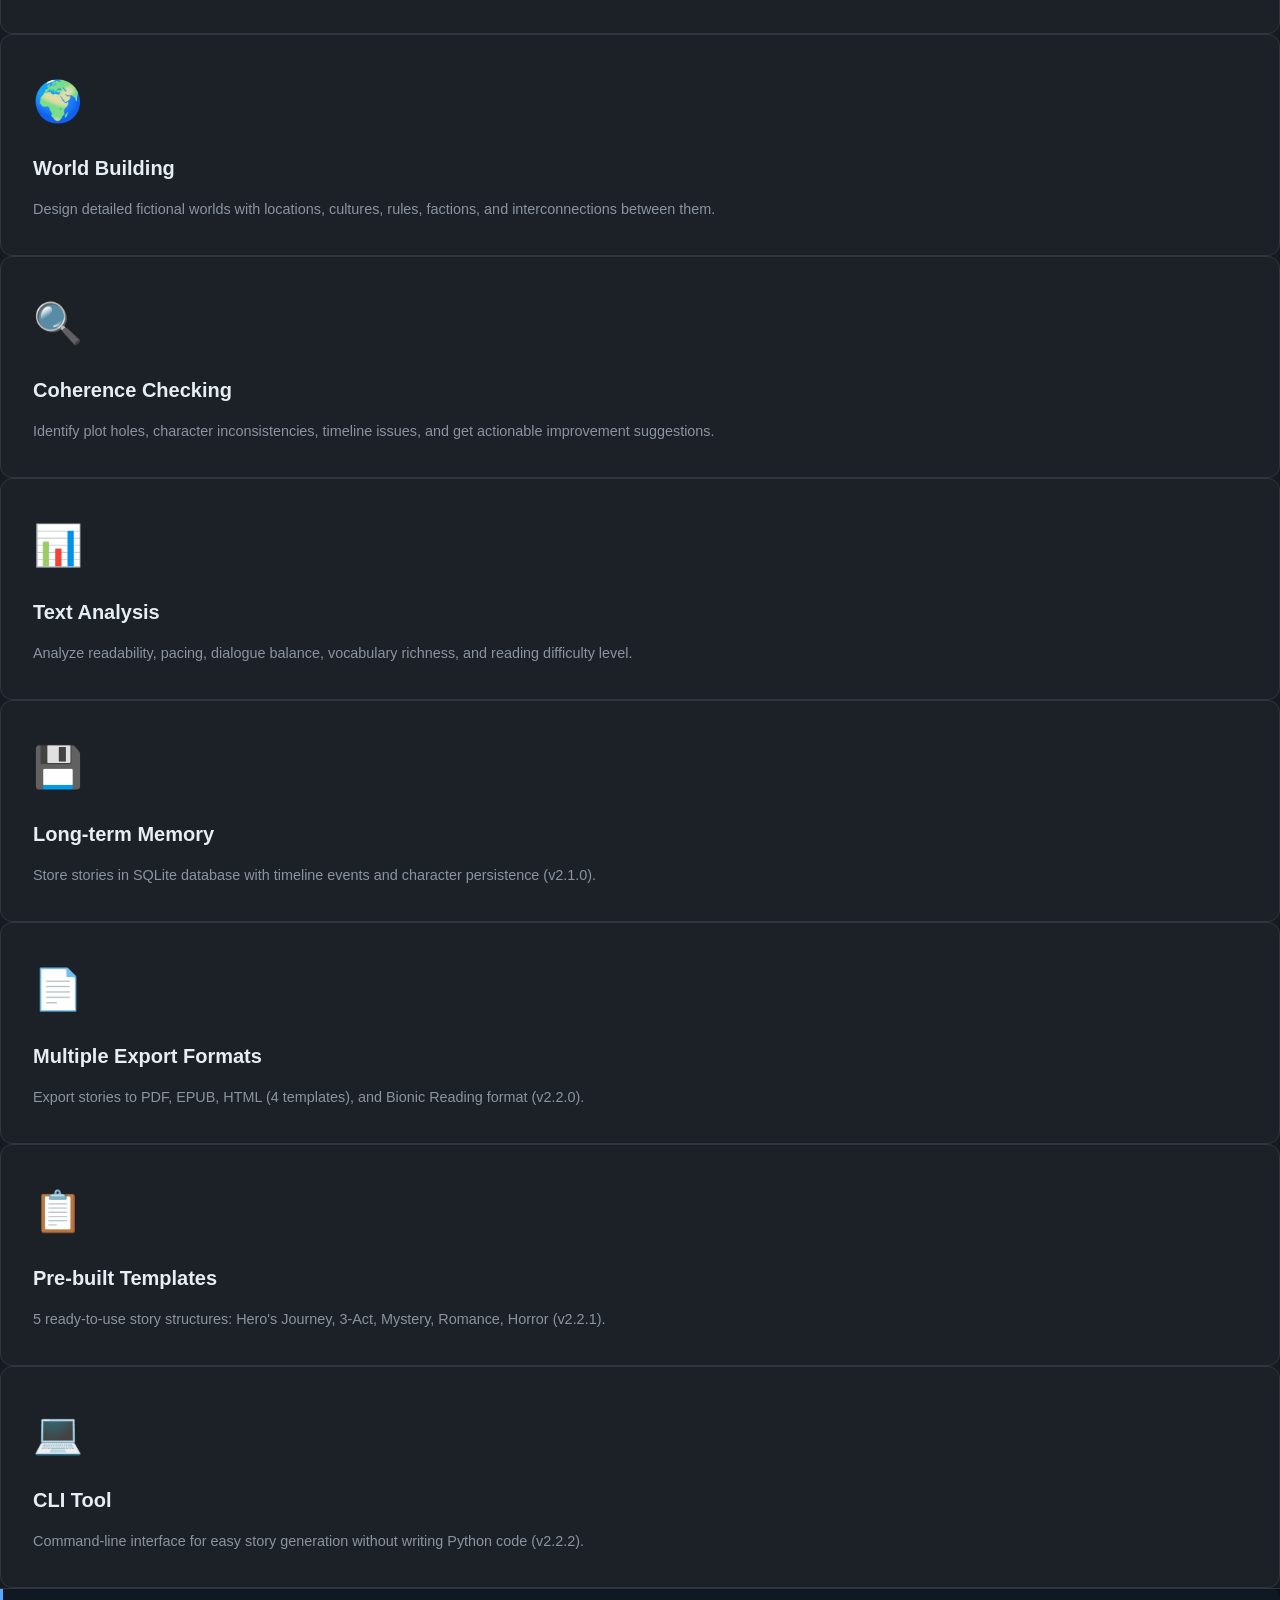
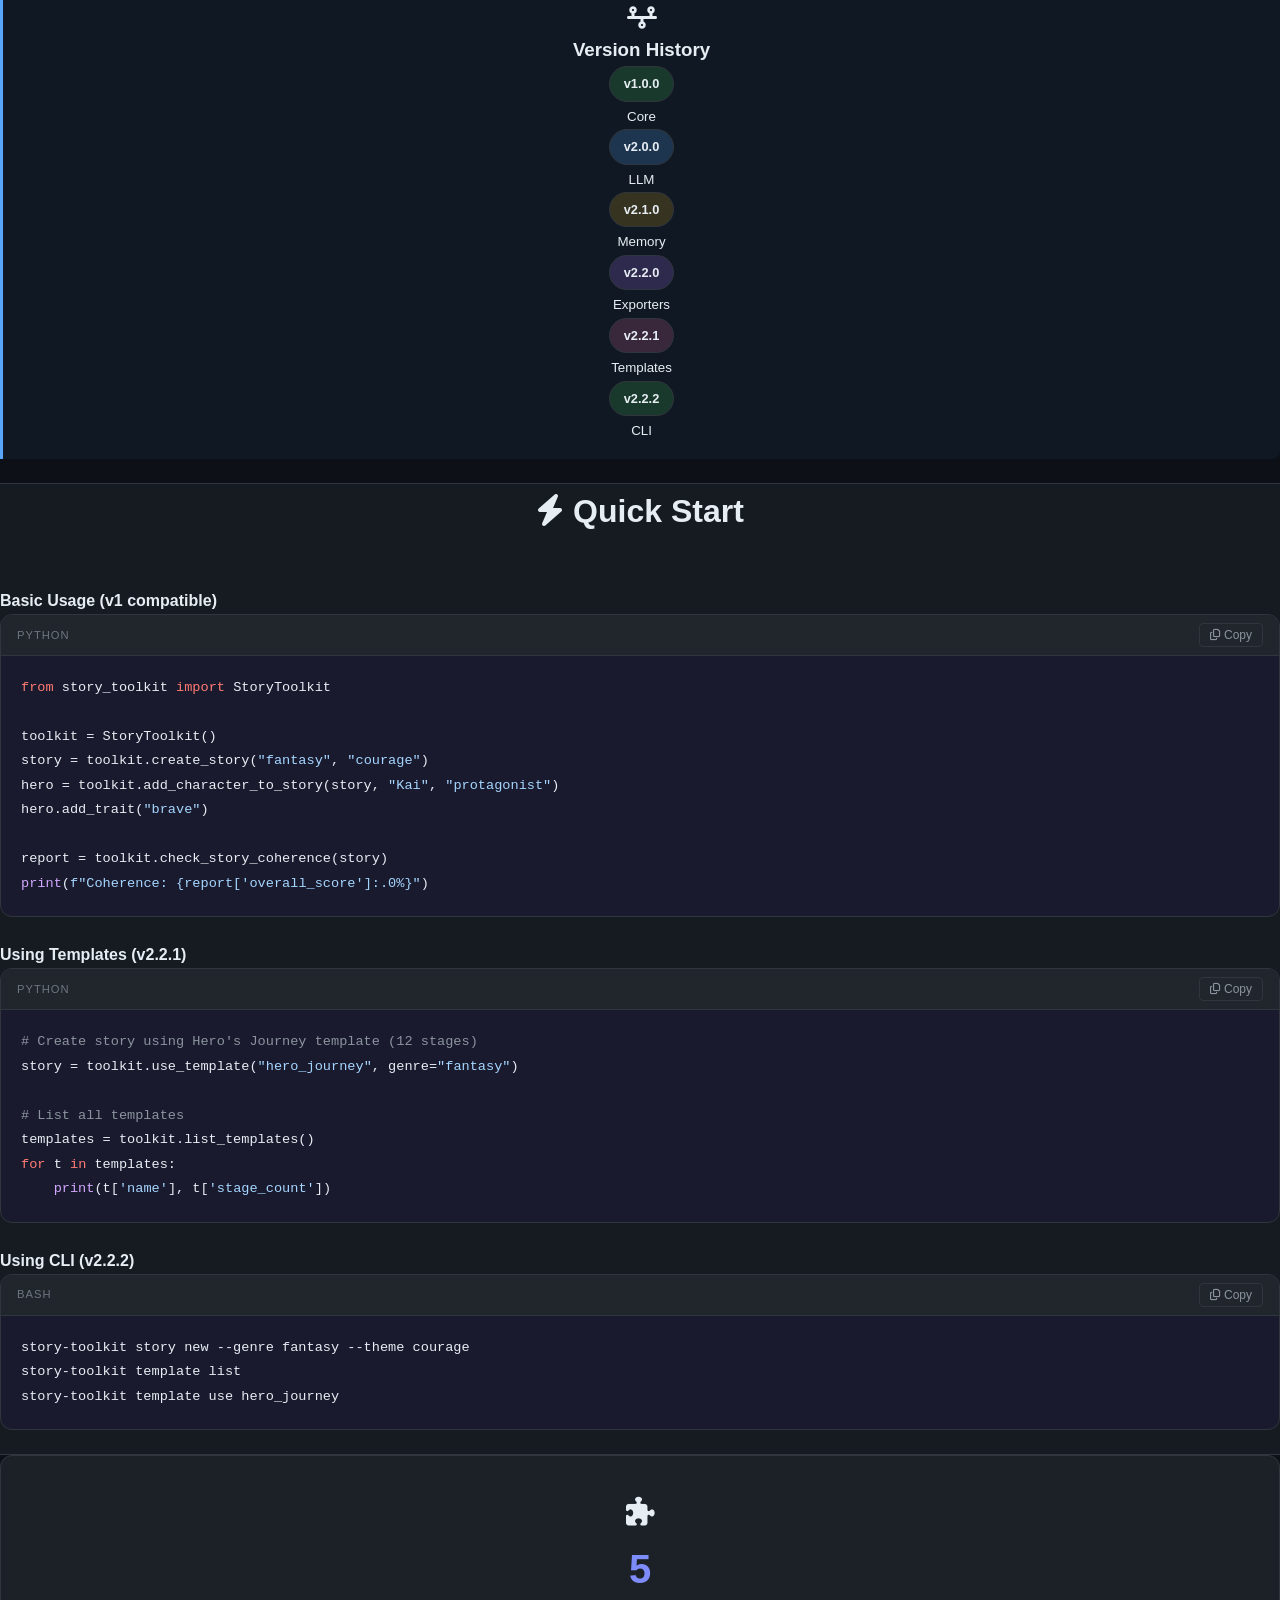
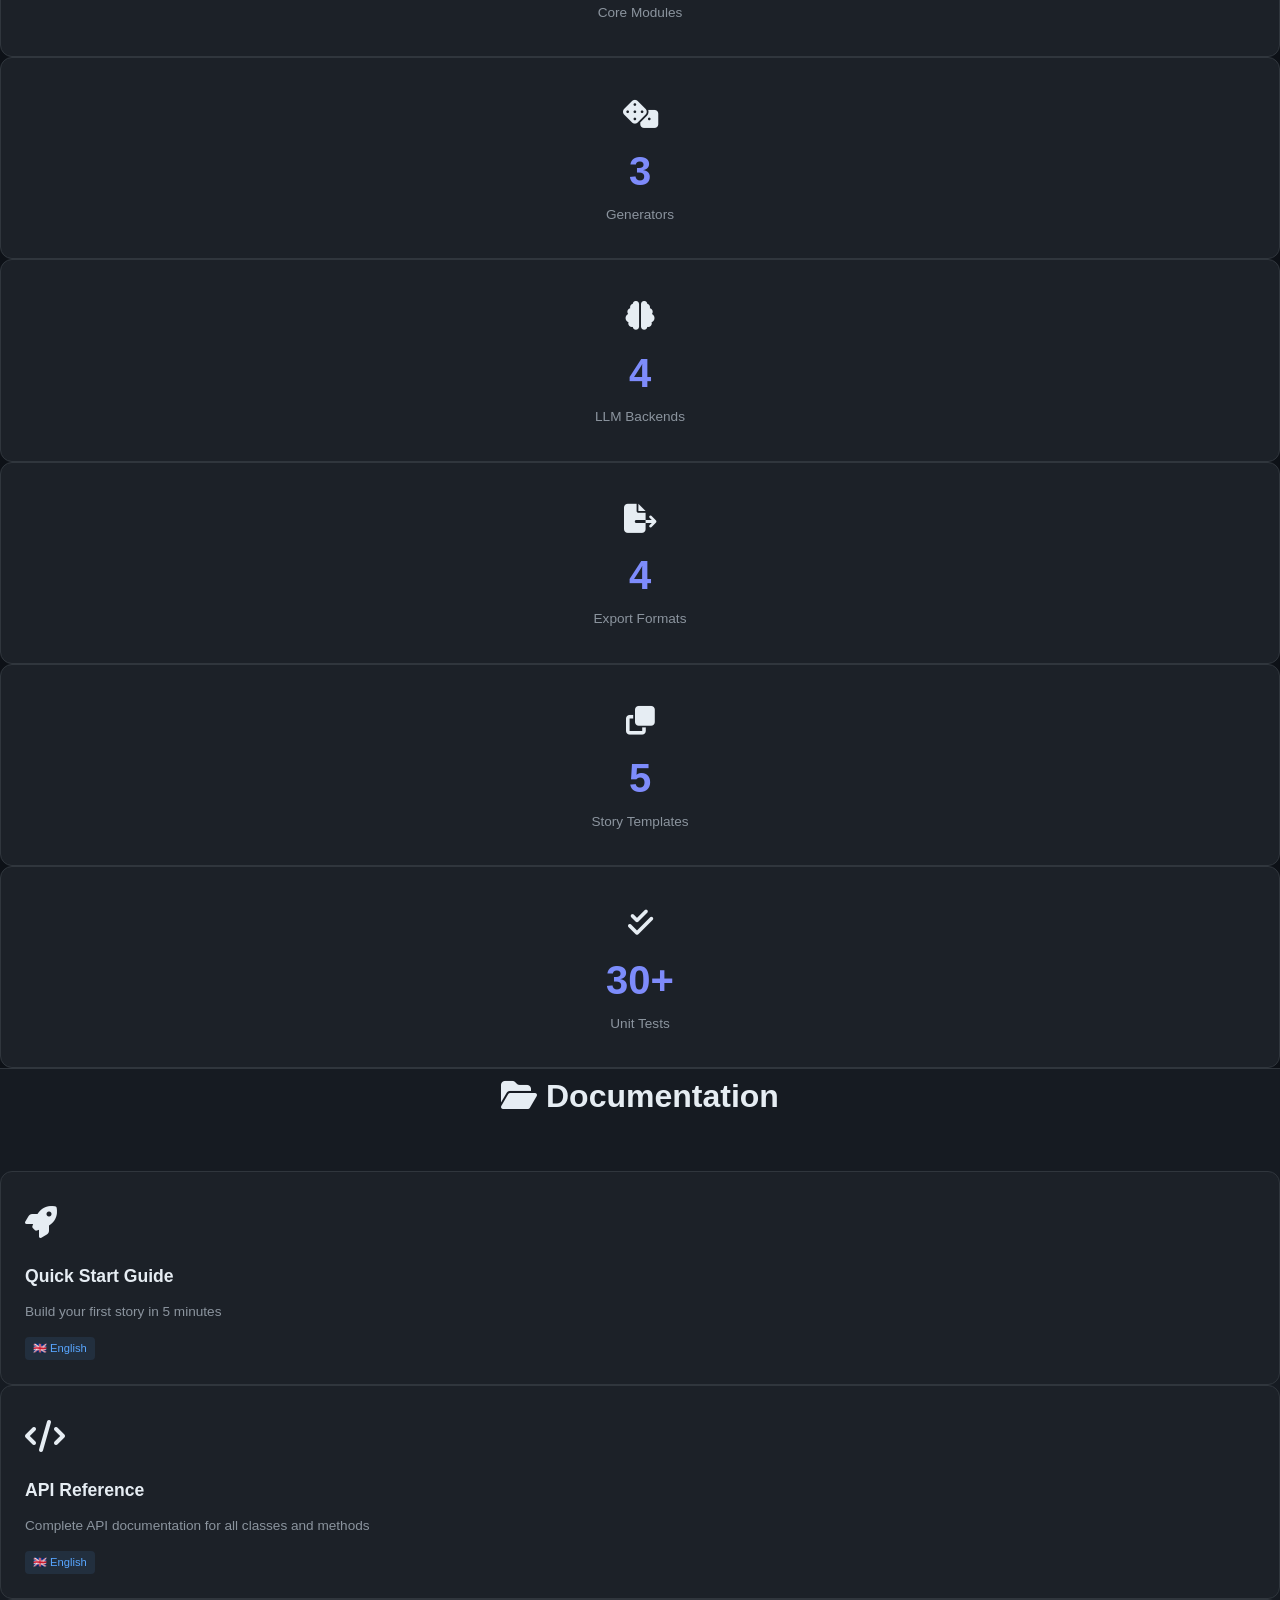
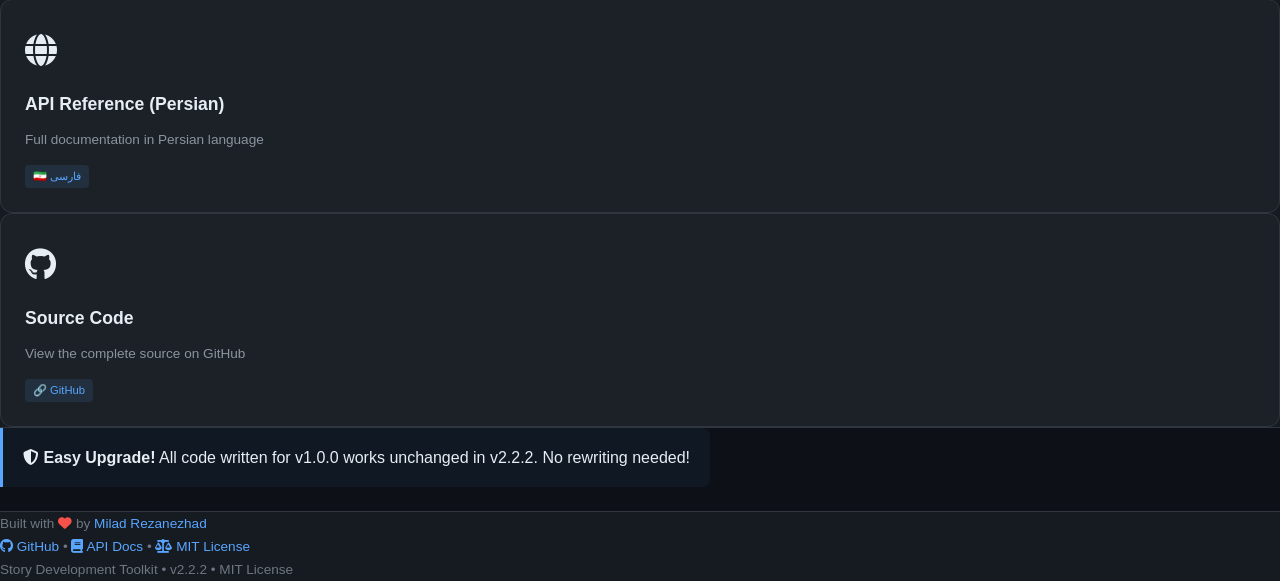
==== commit 38676579: "Release v2.2.2: Add Memory, Exporters, Templates, and CLI tool - v2.1.0: SQLite memory layer (save/l" ====
--- a/docs/eng/index.html
+++ b/docs/eng/index.html
@@ -3,7 +3,7 @@
 <head>
     <meta charset="UTF-8">
     <meta name="viewport" content="width=device-width, initial-scale=1.0">
-    <title>Story Development Toolkit v2.0.0 - Generate Engaging Stories with Python</title>
+    <title>Story Development Toolkit v2.2.2 - Generate Engaging Stories with Python</title>
 
     <!-- Bootstrap -->
     <link rel="stylesheet" href="https://lib.arvancloud.ir/bootstrap/5.2.3/css/bootstrap.css">
@@ -54,15 +54,19 @@
             <div class="hero-logo mb-4">📚</div>
             <h1 class="hero-title mb-3">Story Development Toolkit</h1>
             <p class="hero-subtitle mb-4">
-                A comprehensive Python toolkit for generating engaging and coherent stories with optional LLM support <span class="badge" style="background:var(--green);">NEW in v2.0.0</span>
+                A comprehensive Python toolkit for generating engaging and coherent stories with optional LLM support, memory, exporters, templates, and CLI
             </p>
 
             <div class="d-flex justify-content-center gap-2 flex-wrap mb-4">
                 <span class="badge-custom badge-python"><i class="fa-brands fa-python"></i> Python 3.11+</span>
-                <span class="badge-custom badge-version"><i class="fa-solid fa-code-branch"></i> v2.0.0</span>
+                <span class="badge-custom badge-version"><i class="fa-solid fa-code-branch"></i> v2.2.2</span>
                 <span class="badge-custom badge-license"><i class="fa-regular fa-file-lines"></i> MIT</span>
                 <span class="badge-custom badge-author"><i class="fa-solid fa-user"></i> Milad Rezanezhad</span>
                 <span class="badge-custom" style="background:rgba(88,166,255,0.1);color:#58a6ff;"><i class="fa-solid fa-brain"></i> LLM Ready</span>
+                <span class="badge-custom" style="background:rgba(63,185,80,0.1);color:#3fb950;"><i class="fa-solid fa-database"></i> Memory Ready</span>
+                <span class="badge-custom" style="background:rgba(210,153,29,0.1);color:#d2991d;"><i class="fa-solid fa-file-pdf"></i> Export Ready</span>
+                <span class="badge-custom" style="background:rgba(163,113,247,0.1);color:#a371f7;"><i class="fa-solid fa-clone"></i> Templates Ready</span>
+                <span class="badge-custom" style="background:rgba(219,97,162,0.1);color:#db61a2;"><i class="fa-solid fa-terminal"></i> CLI Ready</span>
             </div>
 
             <div class="d-flex justify-content-center gap-3 flex-wrap">
@@ -93,19 +97,18 @@
                             </button>
                         </div>
                         <div class="code-block-body">
-                            <pre><code>git clone https://github.com/miladrezanezhad/story-toolkit.git
-cd story-toolkit
-pip install -r requirements.txt
-
-<span class="cm"># NEW in v2.0.0 - Install with LLM support</span>
-pip install story-toolkit[openai]      <span class="cm"># OpenAI (GPT-4, GPT-3.5)</span>
-pip install story-toolkit[anthropic]   <span class="cm"># Anthropic (Claude)</span>
-pip install story-toolkit[local]       <span class="cm"># Local LLM (Ollama, free)</span>
-pip install story-toolkit[all]         <span class="cm"># All backends</span></code></pre>
+                            <pre><code>pip install story-toolkit
+
+<span class="cm"># Install with optional features</span>
+pip install story-toolkit[openai]      <span class="cm"># OpenAI support</span>
+pip install story-toolkit[anthropic]   <span class="cm"># Anthropic support</span>
+pip install story-toolkit[local]       <span class="cm"># Local LLM (Ollama)</span>
+pip install story-toolkit[export]      <span class="cm"># PDF, EPUB export</span>
+pip install story-toolkit[all]         <span class="cm"># Everything</span></code></pre>
                         </div>
                     </div>
                     <p class="text-center text-muted mt-3">
-                        Or install directly: <code style="background:var(--bg-tertiary);padding:2px 8px;border-radius:4px;color:var(--pink);">pip install -e .</code>
+                        Or install from source: <code style="background:var(--bg-tertiary);padding:2px 8px;border-radius:4px;color:var(--pink);">pip install -e .</code>
                     </p>
                 </div>
             </div>
@@ -135,7 +138,7 @@
                     <div class="feature-card">
                         <div class="feature-icon">💬</div>
                         <h3>Dialogue Writing</h3>
-                        <p>Create natural dialogues with context-aware templates. <strong>NEW:</strong> Optional LLM integration for advanced, dramatic dialogues.</p>
+                        <p>Create natural dialogues with context-aware templates. Optional LLM integration for advanced, dramatic dialogues (v2.0.0).</p>
                     </div>
                 </div>
                 <div class="col-md-6 col-lg-4">
@@ -159,25 +162,53 @@
                         <p>Analyze readability, pacing, dialogue balance, vocabulary richness, and reading difficulty level.</p>
                     </div>
                 </div>
-            </div>
-        </div>
-    </section>
-
-    <!-- NEW: LLM Feature Highlight -->
+                <div class="col-md-6 col-lg-4">
+                    <div class="feature-card">
+                        <div class="feature-icon">💾</div>
+                        <h3>Long-term Memory</h3>
+                        <p>Store stories in SQLite database with timeline events and character persistence (v2.1.0).</p>
+                    </div>
+                </div>
+                <div class="col-md-6 col-lg-4">
+                    <div class="feature-card">
+                        <div class="feature-icon">📄</div>
+                        <h3>Multiple Export Formats</h3>
+                        <p>Export stories to PDF, EPUB, HTML (4 templates), and Bionic Reading format (v2.2.0).</p>
+                    </div>
+                </div>
+                <div class="col-md-6 col-lg-4">
+                    <div class="feature-card">
+                        <div class="feature-icon">📋</div>
+                        <h3>Pre-built Templates</h3>
+                        <p>5 ready-to-use story structures: Hero's Journey, 3-Act, Mystery, Romance, Horror (v2.2.1).</p>
+                    </div>
+                </div>
+                <div class="col-md-6 col-lg-4">
+                    <div class="feature-card">
+                        <div class="feature-icon">💻</div>
+                        <h3>CLI Tool</h3>
+                        <p>Command-line interface for easy story generation without writing Python code (v2.2.2).</p>
+                    </div>
+                </div>
+            </div>
+        </div>
+    </section>
+
+    <!-- Version Timeline -->
     <section class="py-5">
         <div class="container">
             <div class="row justify-content-center">
                 <div class="col-lg-10">
-                    <div class="note" style="background:rgba(63,185,80,0.1); border-left-color:var(--green); text-align:center;">
-                        <i class="fa-solid fa-brain" style="font-size:2rem; color:var(--green); margin-bottom:10px; display:inline-block;"></i>
-                        <h3 style="color:var(--green);">🤖 NEW in v2.0.0: Optional LLM Support</h3>
-                        <p>Integrate with OpenAI, Anthropic, or local models (Ollama) for advanced dialogue generation!<br>
-                        <strong>100% optional</strong> - your existing v1.0.0 code works unchanged.</p>
-                        <div class="mt-3">
-                            <span class="badge-custom" style="background:rgba(88,166,255,0.1);"><i class="fa-brands fa-openai"></i> OpenAI GPT-4</span>
-                            <span class="badge-custom" style="background:rgba(163,113,247,0.1);"><i class="fa-solid fa-brain"></i> Anthropic Claude</span>
-                            <span class="badge-custom" style="background:rgba(63,185,80,0.1);"><i class="fa-solid fa-laptop-code"></i> Local Models (Ollama)</span>
-                            <span class="badge-custom" style="background:rgba(210,153,29,0.1);"><i class="fa-solid fa-flask"></i> Mock Backend for Testing</span>
+                    <div class="note" style="text-align:center;">
+                        <i class="fa-solid fa-timeline" style="font-size:1.5rem;"></i>
+                        <h3>Version History</h3>
+                        <div class="row mt-3">
+                            <div class="col-md-2 col-6"><span class="badge-custom" style="background:rgba(63,185,80,0.2);">v1.0.0</span><br><small>Core</small></div>
+                            <div class="col-md-2 col-6"><span class="badge-custom" style="background:rgba(88,166,255,0.2);">v2.0.0</span><br><small>LLM</small></div>
+                            <div class="col-md-2 col-6"><span class="badge-custom" style="background:rgba(210,153,29,0.2);">v2.1.0</span><br><small>Memory</small></div>
+                            <div class="col-md-2 col-6"><span class="badge-custom" style="background:rgba(163,113,247,0.2);">v2.2.0</span><br><small>Exporters</small></div>
+                            <div class="col-md-2 col-6"><span class="badge-custom" style="background:rgba(219,97,162,0.2);">v2.2.1</span><br><small>Templates</small></div>
+                            <div class="col-md-2 col-6"><span class="badge-custom" style="background:rgba(63,185,80,0.2);">v2.2.2</span><br><small>CLI</small></div>
                         </div>
                     </div>
                 </div>
@@ -202,24 +233,17 @@
                         <div class="code-block-body">
                             <pre><code><span class="kw">from</span> story_toolkit <span class="kw">import</span> StoryToolkit
 
-<span class="cm"># Create instance</span>
 toolkit = StoryToolkit()
-
-<span class="cm"># Create a story</span>
 story = toolkit.create_story(<span class="str">"fantasy"</span>, <span class="str">"courage"</span>)
-
-<span class="cm"># Add a hero</span>
 hero = toolkit.add_character_to_story(story, <span class="str">"Kai"</span>, <span class="str">"protagonist"</span>)
 hero.add_trait(<span class="str">"brave"</span>)
-hero.add_goal(<span class="str">"Save the kingdom"</span>)
-
-<span class="cm"># Check coherence</span>
+
 report = toolkit.check_story_coherence(story)
 <span class="fn">print</span>(<span class="str">f"Coherence: {report['overall_score']:.0%}"</span>)</code></pre>
                         </div>
                     </div>
 
-                    <h4 class="mb-3 mt-5">Advanced Usage with AI <span class="badge" style="background:var(--green);">NEW in v2.0.0</span></h4>
+                    <h4 class="mb-3 mt-5">Using Templates (v2.2.1)</h4>
                     <div class="code-block-wrapper">
                         <div class="code-block-header">
                             <span class="lang-label">python</span>
@@ -228,25 +252,28 @@
                             </button>
                         </div>
                         <div class="code-block-body">
-                            <pre><code><span class="kw">from</span> story_toolkit <span class="kw">import</span> StoryToolkit
-<span class="kw">from</span> story_toolkit.llm <span class="kw">import</span> LLMFactory, LLMProvider
-
-<span class="cm"># Create LLM backend (Mock for testing, no API key)</span>
-llm = LLMFactory.create_backend(provider=LLMProvider.MOCK)
-
-<span class="cm"># Create toolkit with LLM</span>
-toolkit = StoryToolkit(llm_backend=llm)
-
-<span class="cm"># Generate advanced dialogue</span>
-dialogue = toolkit.dialogue_gen.generate_dialogue(
-    <span class="str">"Kai"</span>, <span class="str">"Morgan"</span>,
-    context=<span class="str">"final_battle"</span>,
-    use_advanced=<span class="kw">True</span>,
-    style=<span class="str">"dramatic"</span>,
-    num_lines=8
-)
-
-<span class="fn">print</span>(toolkit.get_llm_status())  <span class="cm"># {'available': True, 'provider': 'mock'}</span></code></pre>
+                            <pre><code><span class="cm"># Create story using Hero's Journey template (12 stages)</span>
+story = toolkit.use_template(<span class="str">"hero_journey"</span>, genre=<span class="str">"fantasy"</span>)
+
+<span class="cm"># List all templates</span>
+templates = toolkit.list_templates()
+<span class="kw">for</span> t <span class="kw">in</span> templates:
+    <span class="fn">print</span>(t[<span class="str">'name'</span>], t[<span class="str">'stage_count'</span>])</code></pre>
+                        </div>
+                    </div>
+
+                    <h4 class="mb-3 mt-5">Using CLI (v2.2.2)</h4>
+                    <div class="code-block-wrapper">
+                        <div class="code-block-header">
+                            <span class="lang-label">bash</span>
+                            <button class="copy-btn" onclick="copyCode(this)">
+                                <i class="fa-regular fa-copy"></i> Copy
+                            </button>
+                        </div>
+                        <div class="code-block-body">
+                            <pre><code>story-toolkit story new --genre fantasy --theme courage
+story-toolkit template list
+story-toolkit template use hero_journey</code></pre>
                         </div>
                     </div>
                 </div>
@@ -276,21 +303,28 @@
                     <div class="stat-item">
                         <div class="stat-icon"><i class="fa-solid fa-brain"></i></div>
                         <div class="stat-number">4</div>
-                        <div class="stat-label">LLM Backends <span class="badge" style="background:var(--green); font-size:10px;">NEW</span></div>
+                        <div class="stat-label">LLM Backends</div>
                     </div>
                 </div>
                 <div class="col-6 col-md">
                     <div class="stat-item">
+                        <div class="stat-icon"><i class="fa-solid fa-file-export"></i></div>
+                        <div class="stat-number">4</div>
+                        <div class="stat-label">Export Formats</div>
+                    </div>
+                </div>
+                <div class="col-6 col-md">
+                    <div class="stat-item">
+                        <div class="stat-icon"><i class="fa-solid fa-clone"></i></div>
+                        <div class="stat-number">5</div>
+                        <div class="stat-label">Story Templates</div>
+                    </div>
+                </div>
+                <div class="col-12 col-md">
+                    <div class="stat-item">
                         <div class="stat-icon"><i class="fa-solid fa-check-double"></i></div>
-                        <div class="stat-number">25+</div>
+                        <div class="stat-number">30+</div>
                         <div class="stat-label">Unit Tests</div>
-                    </div>
-                </div>
-                <div class="col-12 col-md">
-                    <div class="stat-item">
-                        <div class="stat-icon"><i class="fa-solid fa-shield-halved"></i></div>
-                        <div class="stat-number">100%</div>
-                        <div class="stat-label">Test Coverage</div>
                     </div>
                 </div>
             </div>
@@ -343,7 +377,7 @@
         <div class="container text-center">
             <div class="note d-inline-block" style="display: inline-block; text-align: center;">
                 <i class="fa-solid fa-shield-alt"></i>
-                <strong>Backward Compatible!</strong> All code written for v1.0.0 works unchanged in v2.0.0.
+                <strong>Easy Upgrade!</strong> All code written for v1.0.0 works unchanged in v2.2.2. No rewriting needed!
             </div>
         </div>
     </section>
@@ -362,7 +396,7 @@
                 <span class="text-muted">•</span>
                 <a href="#"><i class="fa-solid fa-scale-balanced"></i> MIT License</a>
             </div>
-            <p class="mt-2 text-muted">Story Development Toolkit • v2.0.0 • MIT License</p>
+            <p class="mt-2 text-muted">Story Development Toolkit • v2.2.2 • MIT License</p>
         </div>
     </footer>
 
--- a/docs/eng/styles.css
+++ b/docs/eng/styles.css
@@ -35,6 +35,12 @@
 }
 
 /* Base */
+* {
+    margin: 0;
+    padding: 0;
+    box-sizing: border-box;
+}
+
 body {
     font-family: var(--font);
     background-color: var(--bg-primary);
@@ -51,7 +57,9 @@
     color: var(--accent-hover);
 }
 
-/* Navbar Overrides */
+/* ============================================
+   Navbar
+   ============================================ */
 .navbar {
     background: var(--bg-secondary) !important;
     border-bottom: 1px solid var(--border);
@@ -70,7 +78,9 @@
     color: var(--accent) !important;
 }
 
-/* Hero Section */
+/* ============================================
+   Hero Section
+   ============================================ */
 .hero-section {
     background: linear-gradient(180deg, #0d1117 0%, #161b22 100%);
     border-bottom: 1px solid var(--border);
@@ -120,7 +130,177 @@
     z-index: 1;
 }
 
-/* Badges */
+/* ============================================
+   Language Selection Page (docs/index.html)
+   ============================================ */
+.lang-select-section {
+    min-height: 100vh;
+    display: flex;
+    align-items: center;
+    justify-content: center;
+    background: linear-gradient(180deg, #0d1117 0%, #161b22 100%);
+    position: relative;
+    overflow: hidden;
+}
+.lang-select-section::before {
+    content: '';
+    position: absolute;
+    top: -50%;
+    left: -50%;
+    width: 200%;
+    height: 200%;
+    background: radial-gradient(circle at 30% 50%, rgba(88, 166, 255, 0.04) 0%, transparent 50%),
+                radial-gradient(circle at 70% 50%, rgba(163, 113, 247, 0.04) 0%, transparent 50%);
+    animation: heroGlow 10s ease-in-out infinite;
+}
+.lang-card {
+    background: var(--bg-card);
+    border: 2px solid var(--border);
+    border-radius: var(--radius);
+    padding: 3rem 2rem;
+    text-align: center;
+    text-decoration: none;
+    transition: all 0.3s ease;
+    position: relative;
+    overflow: hidden;
+    display: block;
+    height: 100%;
+}
+.lang-card::before {
+    content: '';
+    position: absolute;
+    top: 0;
+    left: 0;
+    right: 0;
+    height: 3px;
+    background: linear-gradient(90deg, #58a6ff, #a371f7, #db61a2);
+    opacity: 0;
+    transition: opacity 0.3s ease;
+}
+.lang-card:hover {
+    transform: translateY(-8px);
+    box-shadow: 0 20px 50px rgba(0, 0, 0, 0.4);
+    border-color: var(--accent);
+    text-decoration: none;
+    color: var(--text-primary);
+}
+.lang-card:hover::before {
+    opacity: 1;
+}
+.lang-flag {
+    font-size: 5rem;
+    margin-bottom: 1.5rem;
+    display: block;
+    animation: float 3s ease-in-out infinite;
+}
+.lang-card:hover .lang-flag {
+    animation: bounce 0.6s ease;
+}
+@keyframes bounce {
+    0%, 100% { transform: translateY(0); }
+    40% { transform: translateY(-15px); }
+    60% { transform: translateY(-5px); }
+}
+.lang-name {
+    font-size: 1.8rem;
+    font-weight: 700;
+    margin-bottom: 0.75rem;
+    color: var(--text-primary);
+}
+.lang-native {
+    font-size: 1.2rem;
+    color: var(--text-secondary);
+    margin-bottom: 1rem;
+}
+.lang-desc {
+    font-size: 0.9rem;
+    color: var(--text-muted);
+    line-height: 1.6;
+}
+.lang-badge {
+    display: inline-block;
+    padding: 6px 14px;
+    border-radius: 20px;
+    font-size: 0.8rem;
+    font-weight: 600;
+    margin-top: 1rem;
+    background: rgba(88, 166, 255, 0.1);
+    color: var(--accent);
+    border: 1px solid rgba(88, 166, 255, 0.2);
+}
+.version-badge {
+    display: inline-block;
+    background: rgba(63, 185, 80, 0.2);
+    color: var(--green);
+    padding: 4px 12px;
+    border-radius: 20px;
+    font-size: 0.75rem;
+    font-weight: 600;
+    margin-left: 8px;
+}
+.logo-section {
+    position: relative;
+    z-index: 1;
+    margin-bottom: 3rem;
+}
+.logo-icon {
+    font-size: 4rem;
+    margin-bottom: 1rem;
+    animation: float 3s ease-in-out infinite;
+}
+.logo-title {
+    font-size: 2.5rem;
+    font-weight: 900;
+    background: linear-gradient(135deg, #58a6ff, #a371f7, #db61a2);
+    -webkit-background-clip: text;
+    -webkit-text-fill-color: transparent;
+    background-clip: text;
+}
+.logo-subtitle {
+    color: var(--text-secondary);
+    font-size: 1.1rem;
+    margin-top: 0.5rem;
+}
+.divider-text {
+    display: flex;
+    align-items: center;
+    gap: 1rem;
+    color: var(--text-muted);
+    font-size: 0.85rem;
+    margin: 1.5rem 0;
+}
+.divider-text::before,
+.divider-text::after {
+    content: '';
+    flex: 1;
+    height: 1px;
+    background: var(--border);
+}
+.llm-badge {
+    display: inline-block;
+    background: rgba(88, 166, 255, 0.15);
+    color: #58a6ff;
+    padding: 2px 8px;
+    border-radius: 12px;
+    font-size: 0.7rem;
+    font-weight: 600;
+    margin-right: 8px;
+}
+.footer-note {
+    color: var(--text-muted);
+    font-size: 0.8rem;
+}
+.footer-note a {
+    color: var(--accent);
+    text-decoration: none;
+}
+.footer-note a:hover {
+    text-decoration: underline;
+}
+
+/* ============================================
+   Badges
+   ============================================ */
 .badge-custom {
     display: inline-flex;
     align-items: center;
@@ -136,7 +316,9 @@
 .badge-license { background: rgba(210, 153, 29, 0.1); color: var(--yellow); }
 .badge-author { background: rgba(163, 113, 247, 0.1); color: var(--purple); }
 
-/* Buttons */
+/* ============================================
+   Buttons
+   ============================================ */
 .btn-primary-custom {
     background: var(--accent);
     color: #fff;
@@ -168,7 +350,9 @@
     transform: translateY(-2px);
 }
 
-/* Section Titles */
+/* ============================================
+   Section Titles
+   ============================================ */
 .section-title {
     font-size: 2rem;
     font-weight: 700;
@@ -176,7 +360,9 @@
     margin-bottom: 3rem;
 }
 
-/* Feature Cards */
+/* ============================================
+   Feature Cards
+   ============================================ */
 .feature-card {
     background: var(--bg-card);
     border: 1px solid var(--border);
@@ -216,7 +402,9 @@
     line-height: 1.8;
 }
 
-/* Code Blocks */
+/* ============================================
+   Code Blocks
+   ============================================ */
 .code-block-wrapper {
     background: var(--code-bg);
     border: 1px solid var(--border);
@@ -276,7 +464,9 @@
 .fn { color: var(--code-function); }
 .cm { color: var(--code-comment); }
 
-/* Output Block */
+/* ============================================
+   Output Block
+   ============================================ */
 .output-block {
     background: var(--bg-primary);
     border: 1px solid var(--border);
@@ -288,7 +478,9 @@
     margin-top: 1rem;
 }
 
-/* Stats */
+/* ============================================
+   Stats
+   ============================================ */
 .stat-item {
     background: var(--bg-card);
     border: 1px solid var(--border);
@@ -318,7 +510,9 @@
     margin-top: 0.5rem;
 }
 
-/* Doc Cards */
+/* ============================================
+   Doc Cards
+   ============================================ */
 .doc-card {
     background: var(--bg-card);
     border: 1px solid var(--border);
@@ -349,14 +543,18 @@
     color: var(--accent);
 }
 
-/* Dark Sections */
+/* ============================================
+   Dark Sections
+   ============================================ */
 .bg-dark-section {
     background: var(--bg-secondary);
     border-top: 1px solid var(--border);
     border-bottom: 1px solid var(--border);
 }
 
-/* Notes */
+/* ============================================
+   Notes
+   ============================================ */
 .note {
     border-left: 3px solid var(--accent);
     background-color: rgba(88, 166, 255, 0.05);
@@ -365,12 +563,16 @@
     margin-bottom: 1.5rem;
 }
 
-/* Sidebar */
+/* ============================================
+   Sidebar (API Documentation)
+   ============================================ */
 .sidebar-custom {
     background: var(--bg-secondary);
     border: 1px solid var(--border);
     border-radius: var(--radius);
     padding: 24px 20px;
+    position: sticky;
+    top: 76px;
     max-height: calc(100vh - 100px);
     overflow-y: auto;
 }
@@ -425,7 +627,9 @@
 .sidebar-custom::-webkit-scrollbar-thumb { background: var(--border); border-radius: 2px; }
 .sidebar-custom::-webkit-scrollbar-thumb:hover { background: var(--text-muted); }
 
-/* Tables */
+/* ============================================
+   Tables
+   ============================================ */
 .table {
     color: var(--text-primary);
     --bs-table-bg: transparent;
@@ -438,7 +642,23 @@
     font-size: 0.85rem;
 }
 
-/* Footer */
+/* ============================================
+   API Method Cards
+   ============================================ */
+.api-method {
+    border: 1px solid var(--border);
+    border-radius: var(--radius);
+    padding: 20px;
+    background: var(--bg-card);
+}
+.api-method h5 {
+    color: var(--accent);
+    font-family: var(--font-mono);
+}
+
+/* ============================================
+   Footer
+   ============================================ */
 .footer {
     background: var(--bg-secondary);
     border-top: 1px solid var(--border);
@@ -448,13 +668,9 @@
 .footer a { color: var(--accent); }
 .footer a:hover { color: var(--accent-hover); }
 
-/* Scrollbar */
-::-webkit-scrollbar { width: 6px; height: 6px; }
-::-webkit-scrollbar-track { background: var(--bg-primary); }
-::-webkit-scrollbar-thumb { background: var(--border); border-radius: 3px; }
-::-webkit-scrollbar-thumb:hover { background: var(--text-muted); }
-
-/* Toast */
+/* ============================================
+   Toast Notifications
+   ============================================ */
 .toast-copy {
     position: fixed;
     bottom: 20px;
@@ -473,20 +689,21 @@
     opacity: 1;
     transform: translateY(0);
 }
-
-/* API Method */
-.api-method {
-    border: 1px solid var(--border);
-    border-radius: var(--radius);
-    padding: 20px;
-    background: var(--bg-card);
-}
-.api-method h5 {
-    color: var(--accent);
-    font-family: var(--font-mono);
-}
-
-/* Responsive */
+.toast-copy.error {
+    background: var(--red);
+}
+
+/* ============================================
+   Scrollbar (Global)
+   ============================================ */
+::-webkit-scrollbar { width: 6px; height: 6px; }
+::-webkit-scrollbar-track { background: var(--bg-primary); }
+::-webkit-scrollbar-thumb { background: var(--border); border-radius: 3px; }
+::-webkit-scrollbar-thumb:hover { background: var(--text-muted); }
+
+/* ============================================
+   Responsive
+   ============================================ */
 @media (max-width: 991px) {
     .sidebar-custom { display: none; }
 }
@@ -494,199 +711,7 @@
     .hero-title { font-size: 2rem; }
     .hero-logo { font-size: 3rem; }
     .section-title { font-size: 1.5rem; }
-}
-
-
-/* style file docs/index.html */
-
-.lang-select-section {
-            min-height: 100vh;
-            display: flex;
-            align-items: center;
-            justify-content: center;
-            background: linear-gradient(180deg, #0d1117 0%, #161b22 100%);
-            position: relative;
-            overflow: hidden;
-        }
-
-.lang-select-section::before {
-            content: '';
-            position: absolute;
-            top: -50%;
-            left: -50%;
-            width: 200%;
-            height: 200%;
-            background: radial-gradient(circle at 30% 50%, rgba(88, 166, 255, 0.04) 0%, transparent 50%),
-                        radial-gradient(circle at 70% 50%, rgba(163, 113, 247, 0.04) 0%, transparent 50%);
-            animation: heroGlow 10s ease-in-out infinite;
-        }
-
-        @keyframes heroGlow {
-            0%, 100% { transform: rotate(0deg); }
-            50% { transform: rotate(180deg); }
-        }
- .lang-card {
-            background: var(--bg-card);
-            border: 2px solid var(--border);
-            border-radius: var(--radius);
-            padding: 3rem 2rem;
-            text-align: center;
-            text-decoration: none;
-            transition: all 0.3s ease;
-            position: relative;
-            overflow: hidden;
-            display: block;
-            height: 100%;
-        }
-
-        .lang-card::before {
-            content: '';
-            position: absolute;
-            top: 0;
-            left: 0;
-            right: 0;
-            height: 3px;
-            background: linear-gradient(90deg, #58a6ff, #a371f7, #db61a2);
-            opacity: 0;
-            transition: opacity 0.3s ease;
-        }
-
-        .lang-card:hover {
-            transform: translateY(-8px);
-            box-shadow: 0 20px 50px rgba(0, 0, 0, 0.4);
-            border-color: var(--accent);
-            text-decoration: none;
-            color: var(--text-primary);
-        }
-
-        .lang-card:hover::before {
-            opacity: 1;
-        }
-
-        .lang-flag {
-            font-size: 5rem;
-            margin-bottom: 1.5rem;
-            display: block;
-            animation: float 3s ease-in-out infinite;
-        }
-
-        .lang-card:hover .lang-flag {
-            animation: bounce 0.6s ease;
-        }
-
-        @keyframes bounce {
-            0%, 100% { transform: translateY(0); }
-            40% { transform: translateY(-15px); }
-            60% { transform: translateY(-5px); }
-        }
-
-        .lang-name {
-            font-size: 1.8rem;
-            font-weight: 700;
-            margin-bottom: 0.75rem;
-            color: var(--text-primary);
-        }
-
-        .lang-native {
-            font-size: 1.2rem;
-            color: var(--text-secondary);
-            margin-bottom: 1rem;
-        }
-
-        .lang-desc {
-            font-size: 0.9rem;
-            color: var(--text-muted);
-            line-height: 1.6;
-        }
-
-        .lang-badge {
-            display: inline-block;
-            padding: 6px 14px;
-            border-radius: 20px;
-            font-size: 0.8rem;
-            font-weight: 600;
-            margin-top: 1rem;
-            background: rgba(88, 166, 255, 0.1);
-            color: var(--accent);
-            border: 1px solid rgba(88, 166, 255, 0.2);
-        }
-
-        .version-badge {
-            display: inline-block;
-            background: rgba(63, 185, 80, 0.2);
-            color: var(--green);
-            padding: 4px 12px;
-            border-radius: 20px;
-            font-size: 0.75rem;
-            font-weight: 600;
-            margin-left: 8px;
-        }
-
-        .logo-section {
-            position: relative;
-            z-index: 1;
-            margin-bottom: 3rem;
-        }
-
-        .logo-icon {
-            font-size: 4rem;
-            margin-bottom: 1rem;
-            animation: float 3s ease-in-out infinite;
-        }
-
-        .logo-title {
-            font-size: 2.5rem;
-            font-weight: 900;
-            background: linear-gradient(135deg, #58a6ff, #a371f7, #db61a2);
-            -webkit-background-clip: text;
-            -webkit-text-fill-color: transparent;
-            background-clip: text;
-        }
-
-        .logo-subtitle {
-            color: var(--text-secondary);
-            font-size: 1.1rem;
-            margin-top: 0.5rem;
-        }
-
-        .divider-text {
-            display: flex;
-            align-items: center;
-            gap: 1rem;
-            color: var(--text-muted);
-            font-size: 0.85rem;
-            margin: 1.5rem 0;
-        }
-
-        .divider-text::before,
-        .divider-text::after {
-            content: '';
-            flex: 1;
-            height: 1px;
-            background: var(--border);
-        }
-
-        .llm-badge {
-            display: inline-block;
-            background: rgba(88, 166, 255, 0.15);
-            color: #58a6ff;
-            padding: 2px 8px;
-            border-radius: 12px;
-            font-size: 0.7rem;
-            font-weight: 600;
-            margin-right: 8px;
-        }
-
-        .footer-note {
-            color: var(--text-muted);
-            font-size: 0.8rem;
-        }
-
-        .footer-note a {
-            color: var(--accent);
-            text-decoration: none;
-        }
-
-        .footer-note a:hover {
-            text-decoration: underline;
-        }+    .lang-card { padding: 2rem 1rem; }
+    .lang-name { font-size: 1.3rem; }
+    .lang-flag { font-size: 3rem; }
+}
